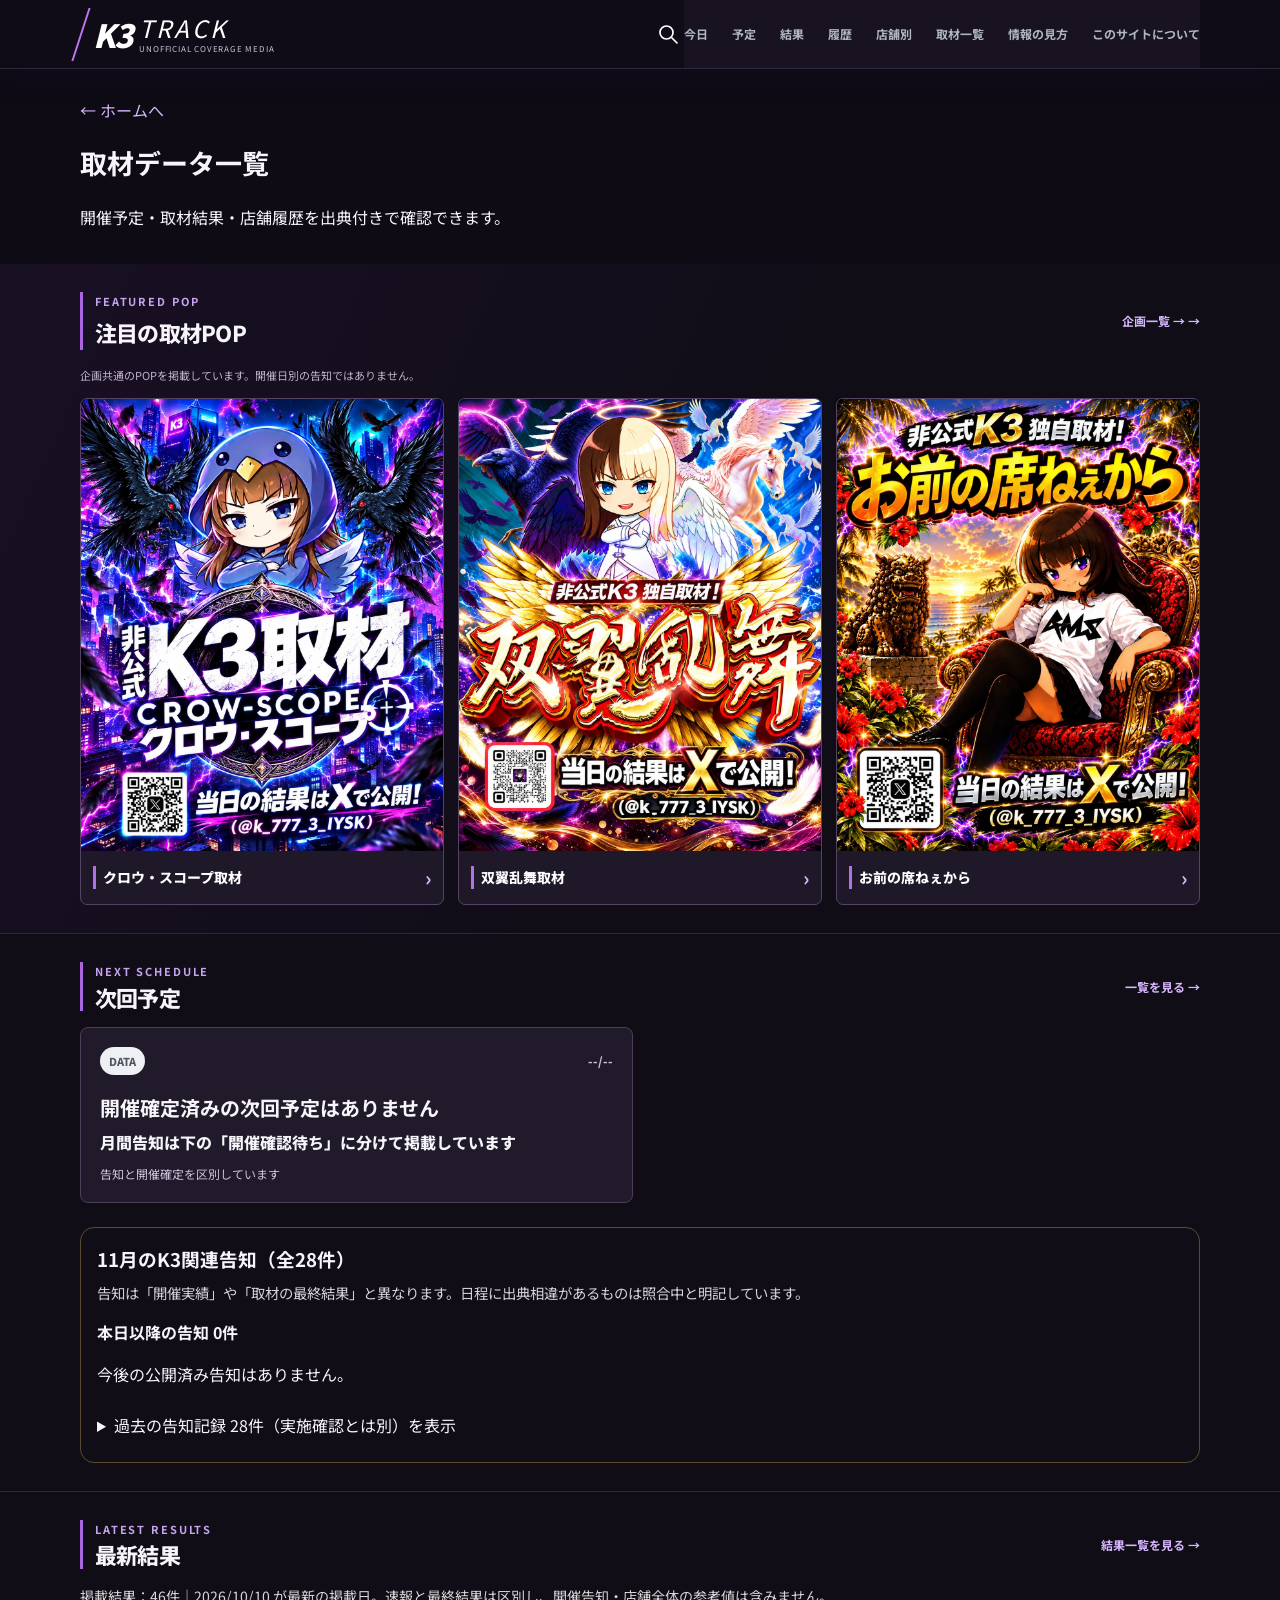
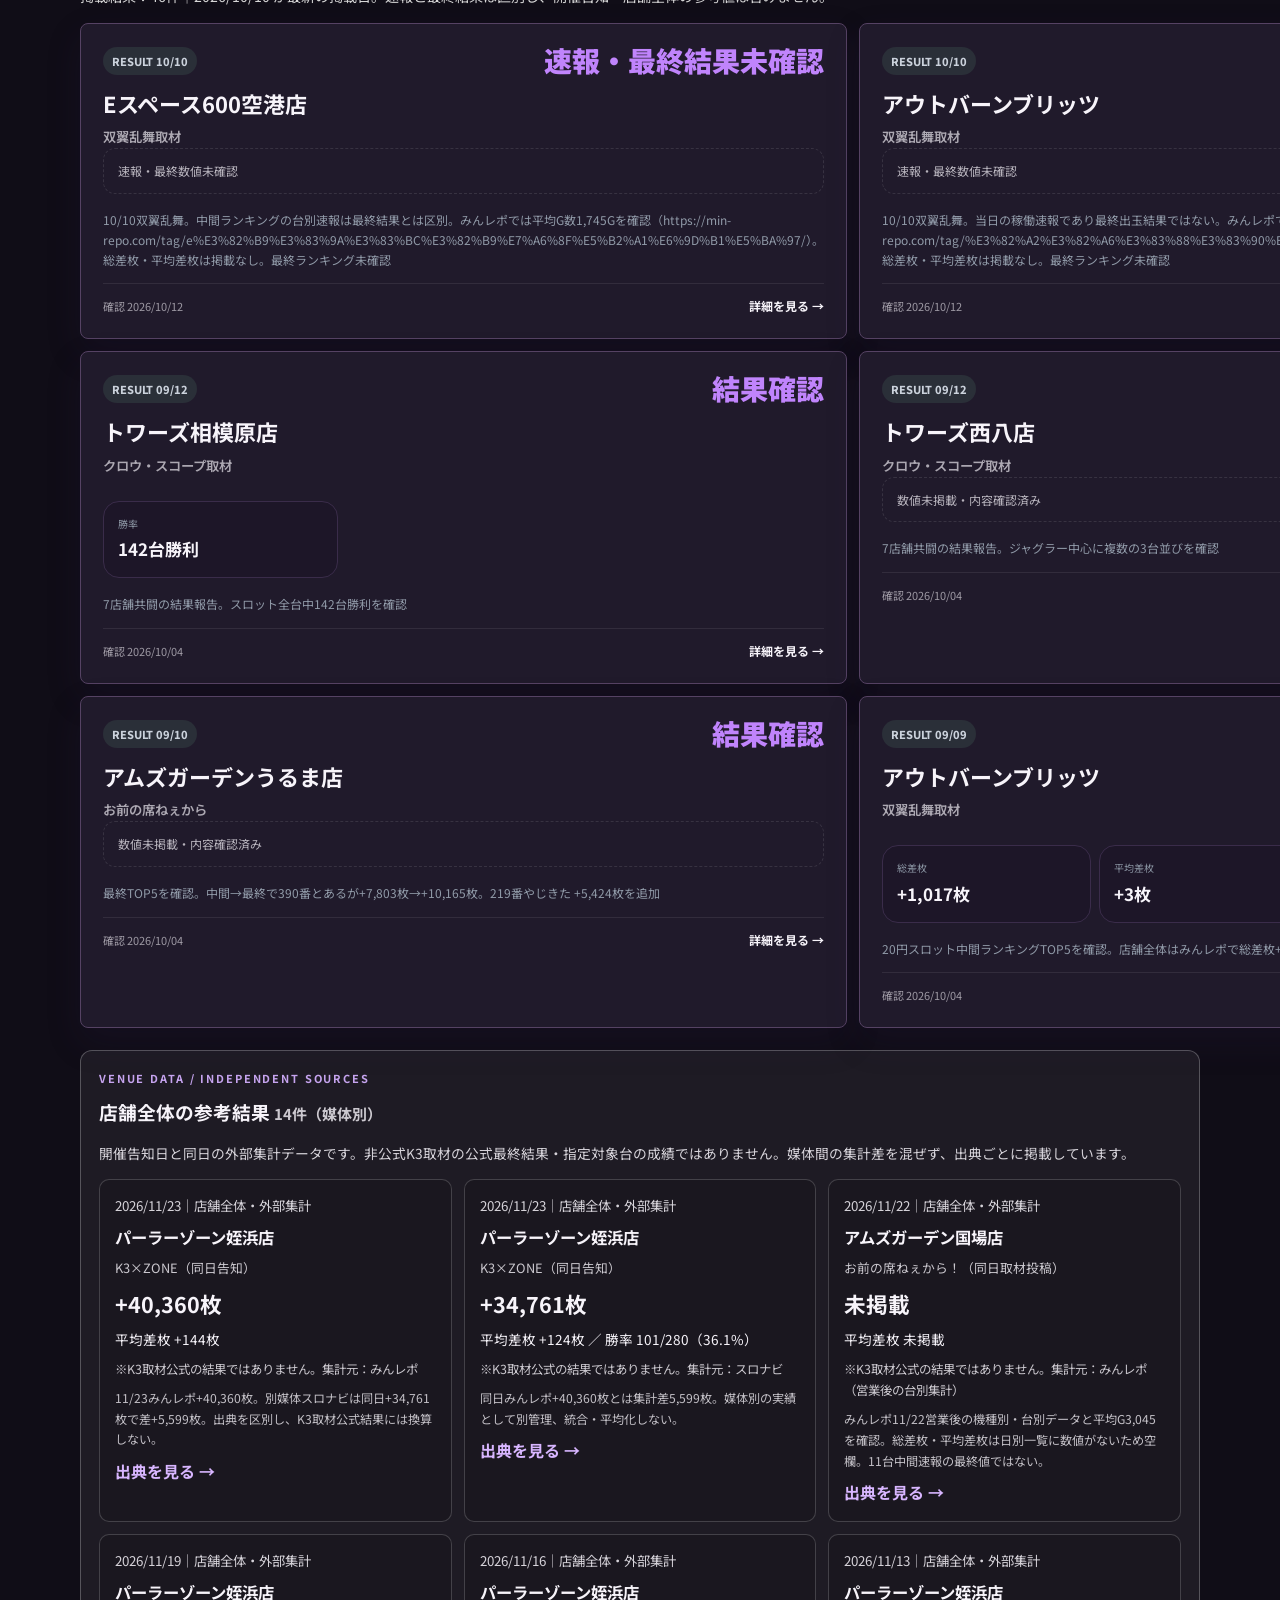
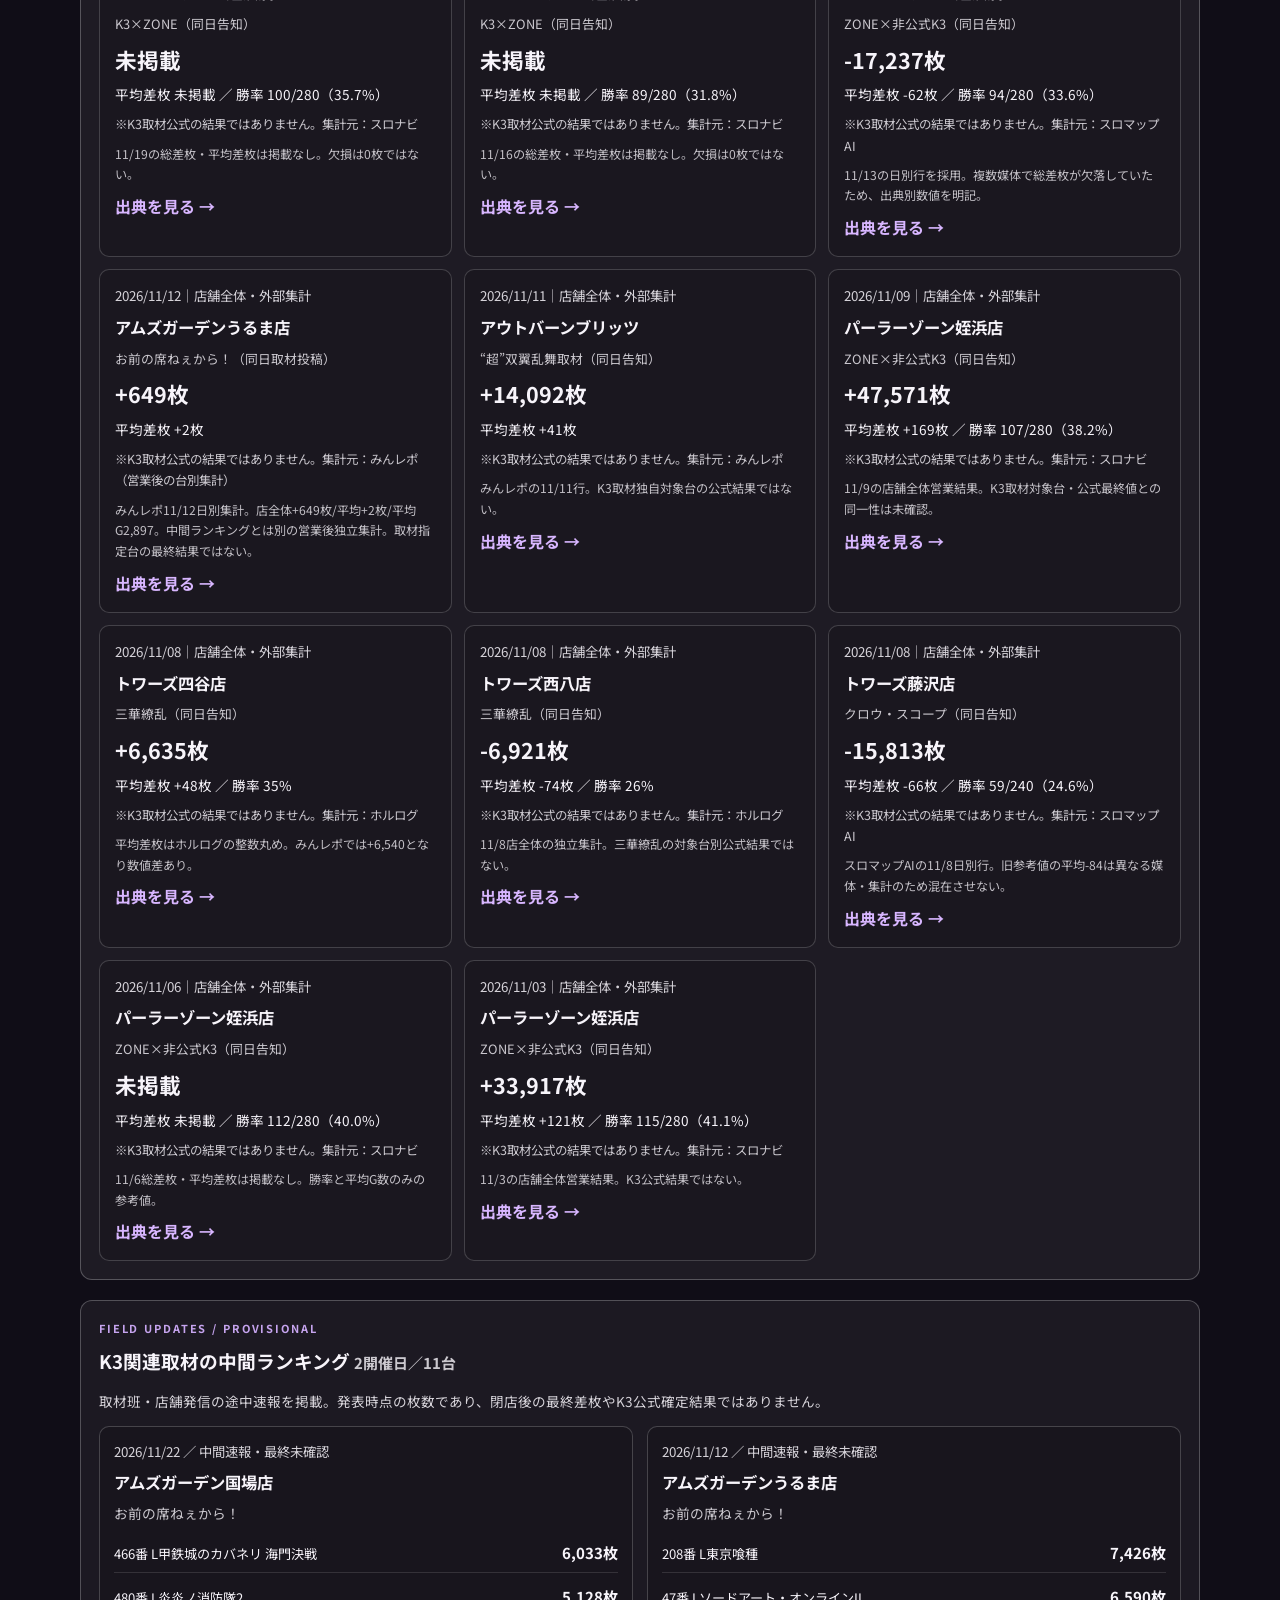
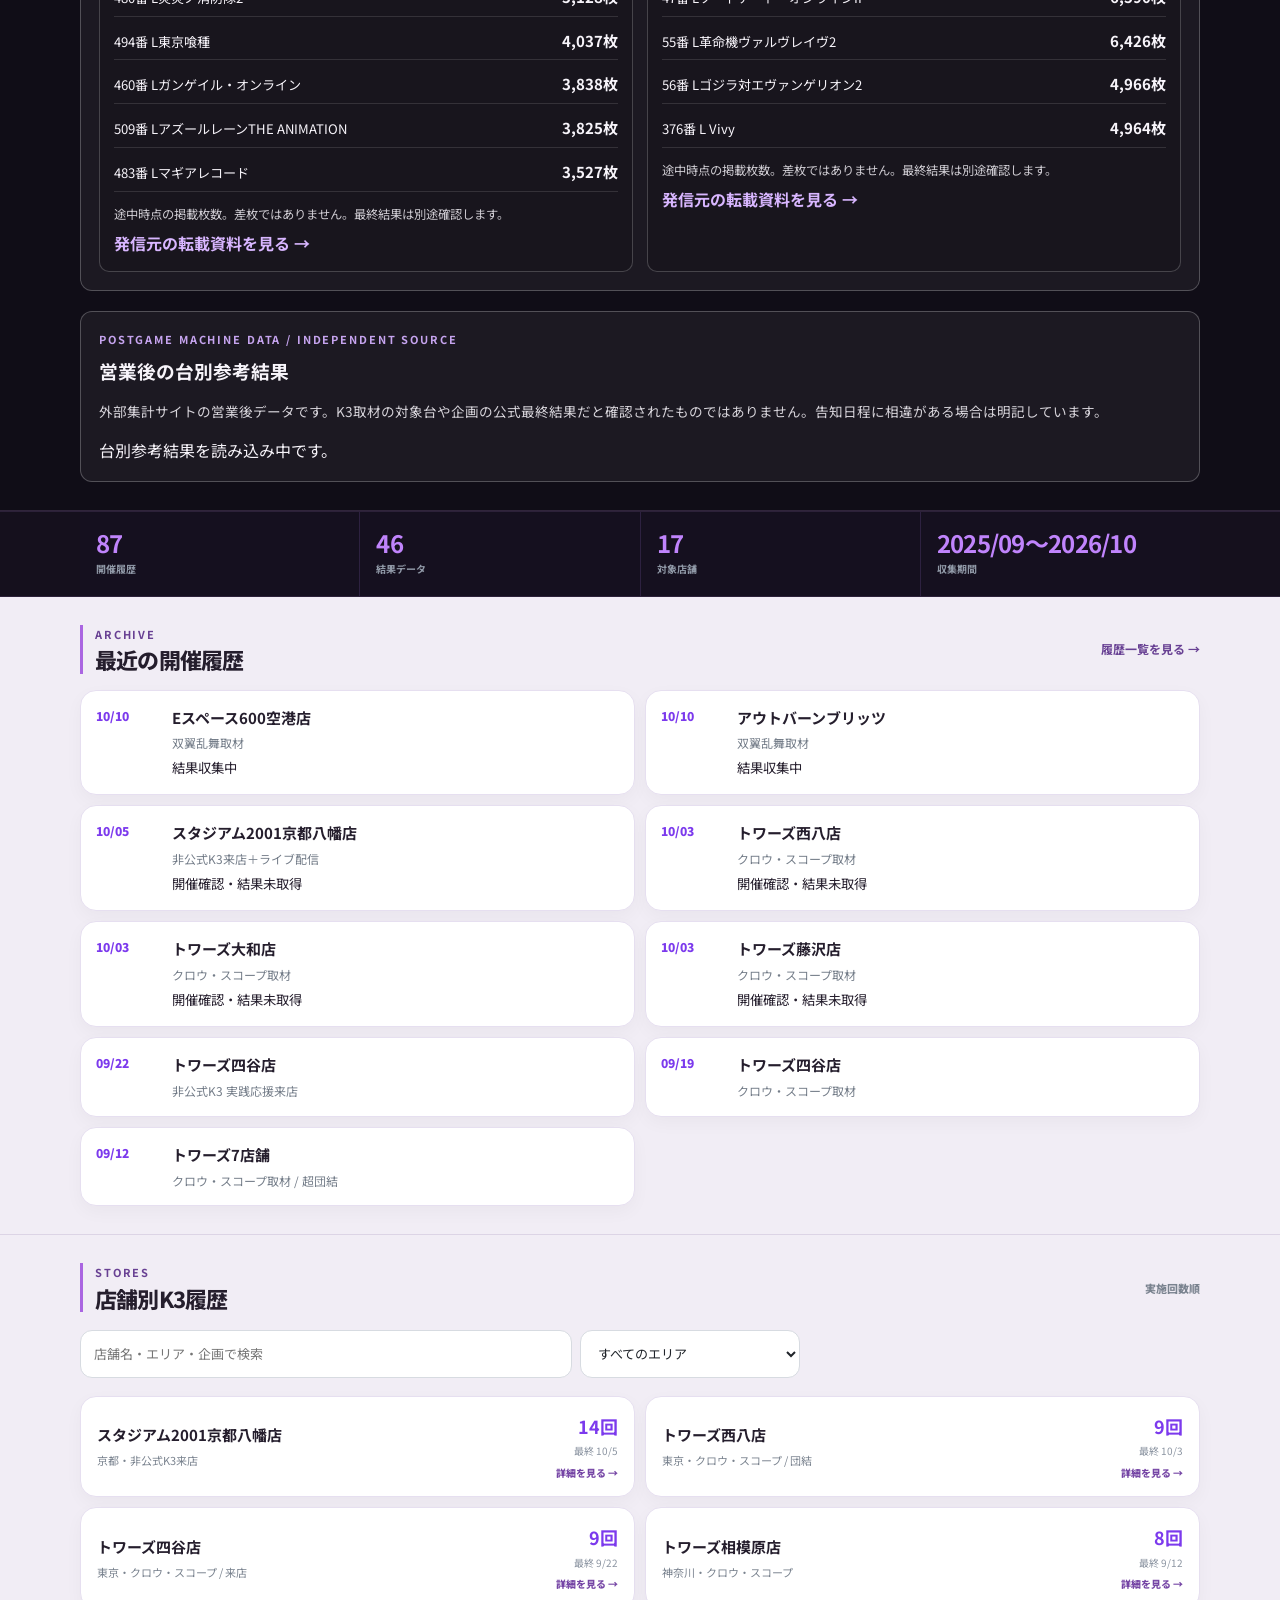
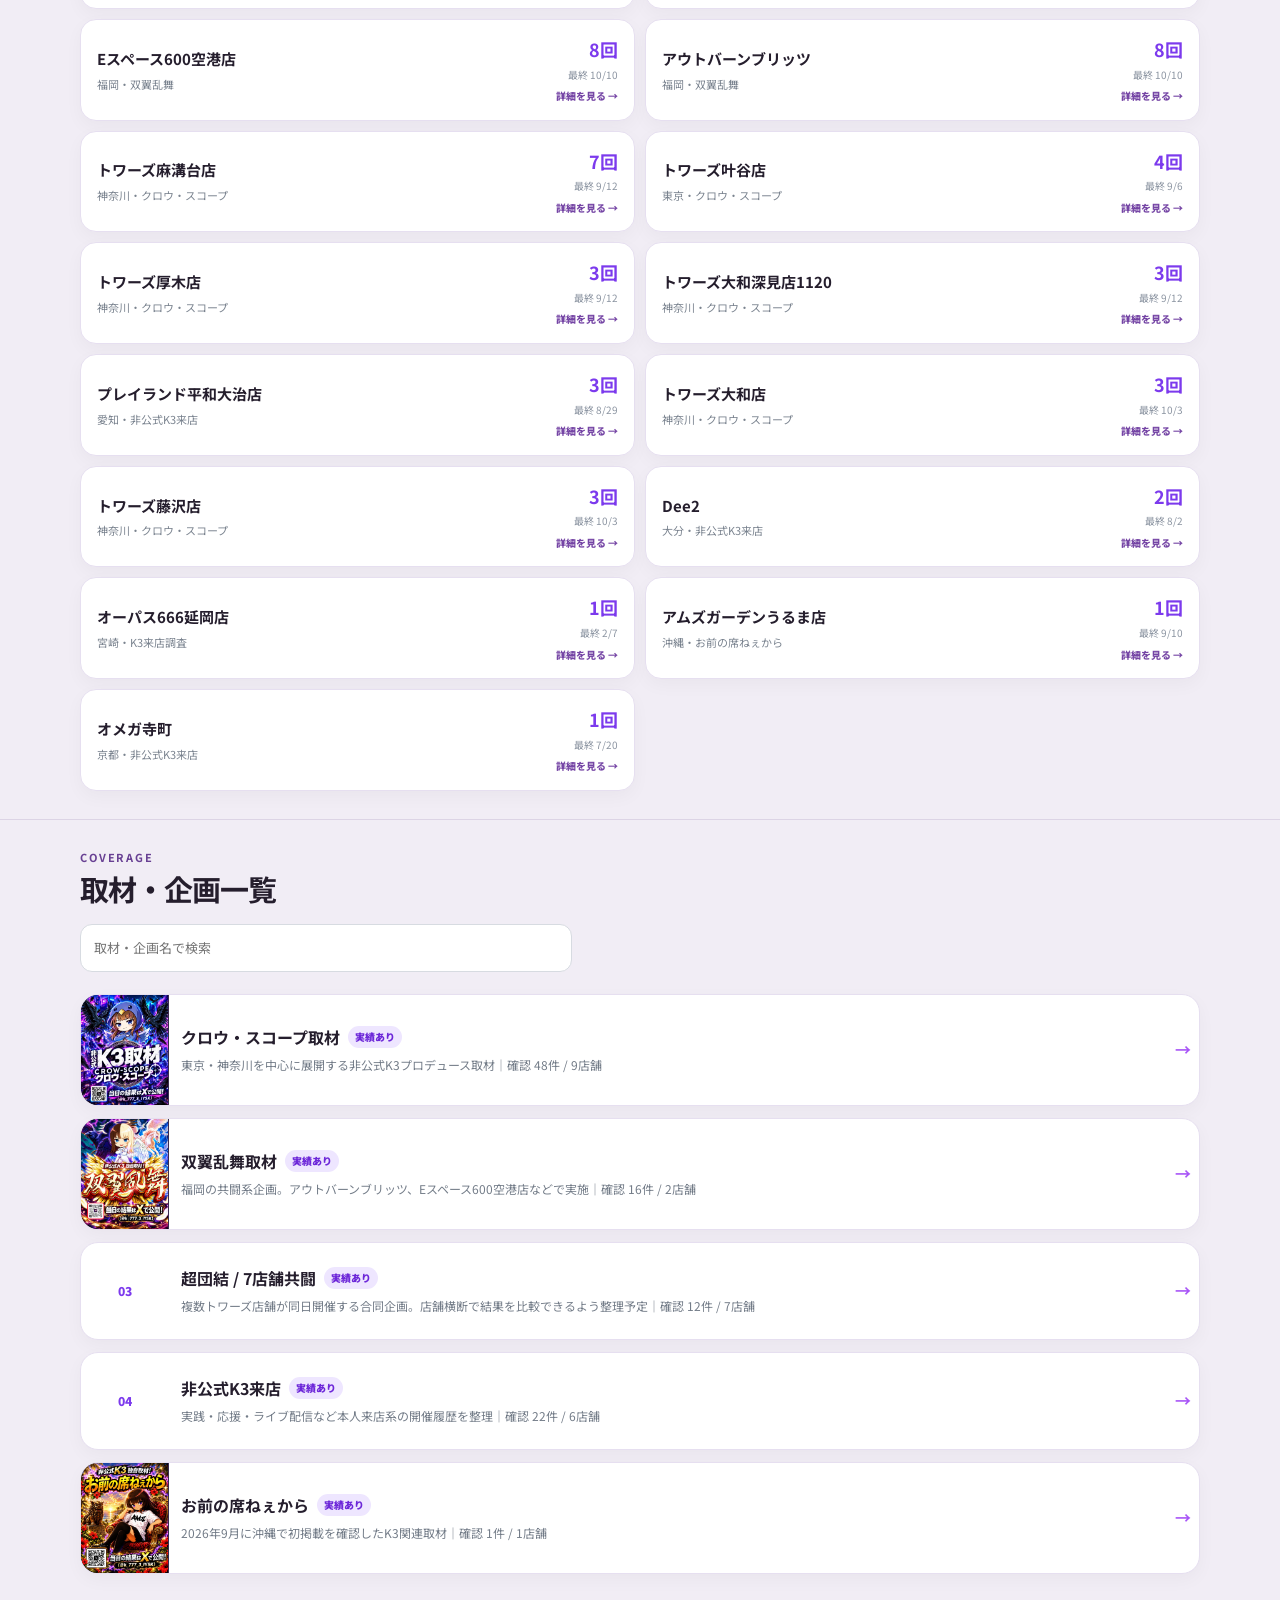
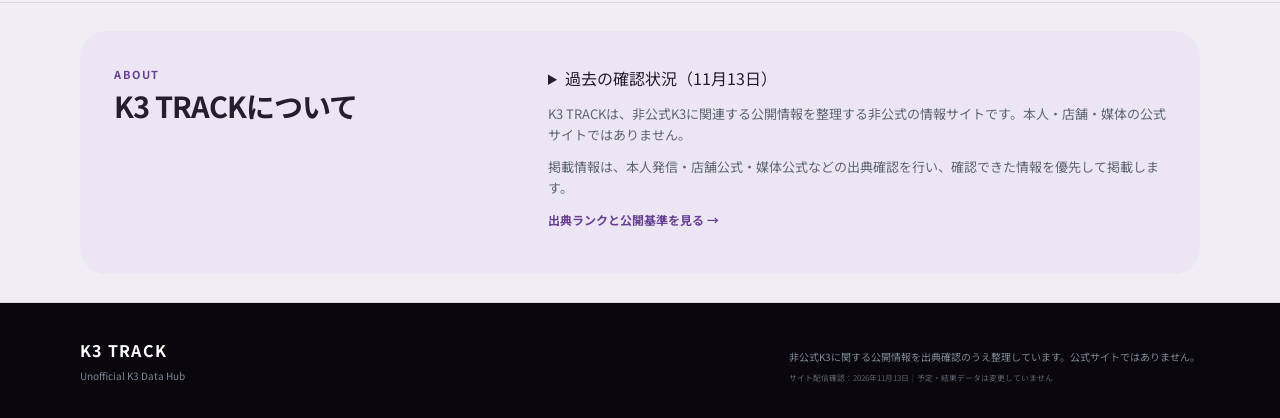
==== browse.html @ 00560102 "ui: add separate postgame machine data section to K3 browse results" ====
<!doctype html>
<html lang="ja">
<head>
  <meta charset="utf-8" />
  <meta name="viewport" content="width=device-width, initial-scale=1, viewport-fit=cover" />
  <meta name="theme-color" content="#0b0912" />
  <meta name="description" content="非公式K3の来店・取材・結果・店舗履歴を、出典付きで見やすく整理する非公式データサイト" />
  <meta property="og:title" content="K3 TRACK｜非公式K3取材まとめ" />
  <meta property="og:description" content="今日・次回予定・結果・店舗別履歴・取材別履歴を、出典付きで見やすく整理。" />
  <meta property="og:type" content="website" />
  <meta property="og:site_name" content="K3 TRACK" />
  <meta property="og:url" content="https://k3-track.occompass-info.workers.dev/" />
  <meta property="og:image" content="https://k3-track.occompass-info.workers.dev/assets/k3-track-og-sakura-final-20261007-v5.jpg?v=20261007-5" />
  <meta property="og:image:secure_url" content="https://k3-track.occompass-info.workers.dev/assets/k3-track-og-sakura-final-20261007-v5.jpg?v=20261007-5" />
  
  
  <meta property="og:image:type" content="image/jpeg" />
  <meta property="og:image:width" content="1200" />
  <meta property="og:image:height" content="630" />
  <meta property="og:image:alt" content="非公式K3｜K3 TRACK" />
  <meta name="twitter:card" content="summary_large_image" />
  <meta name="twitter:title" content="K3 TRACK｜非公式K3取材まとめ" />
  <meta name="twitter:description" content="今日・次回予定・結果・店舗別履歴・取材別履歴を出典付きで整理。" />
  <meta name="twitter:image" content="https://k3-track.occompass-info.workers.dev/assets/k3-track-og-sakura-final-20261007-v5.jpg?v=20261007-5" />
  <link rel="canonical" href="https://k3-track.occompass-info.workers.dev/browse.html">
<title>取材データ一覧｜K3 TRACK</title>
  <link rel="preconnect" href="https://fonts.googleapis.com">
  <link rel="preconnect" href="https://fonts.gstatic.com" crossorigin>
  <link href="https://fonts.googleapis.com/css2?family=Noto+Sans+JP:wght@400;500;600;700;800&display=swap" rel="stylesheet">
  <link rel="stylesheet" href="./styles.css?v=refined-20261126-4" />
</head>
<body class="k3-sport k3-browse">
  <header class="topbar">
    <div class="container topbar__inner">
      <a class="brand" href="./index.html" aria-label="K3 TRACK ホーム">
        <span class="brand__mark">K3</span>
        <span class="brand__text"><strong>TRACK</strong><small>UNOFFICIAL COVERAGE MEDIA</small></span>
      </a>
      <div class="k3-head-actions"><a href="./index.html#finder" aria-label="検索"><svg class="k3-icon" viewBox="0 0 24 24" fill="none" stroke="currentColor" stroke-width="1.7" stroke-linecap="round" stroke-linejoin="round" aria-hidden="true"><circle cx="10.5" cy="10.5" r="6.5"/><path d="m16 16 5 5"/></svg></a><button class="menu-btn" id="menuBtn" aria-expanded="false" aria-controls="mobileNav" aria-label="メニュー"><svg class="k3-icon" viewBox="0 0 24 24" fill="none" stroke="currentColor" stroke-width="1.7" stroke-linecap="round" stroke-linejoin="round" aria-hidden="true"><path d="M3 5h18M3 12h18M3 19h18"/></svg></button></div>
    </div>
    <nav class="mobile-nav" id="mobileNav">
      <a href="./index.html#today">今日</a><a href="#schedule">予定</a><a href="#results">結果</a><a href="#archive">履歴</a><a href="#stores">店舗別</a><a href="#coverage">取材一覧</a><a href="./guide.html">情報の見方</a><a href="#about">このサイトについて</a>
    </nav>
  </header>
  <main id="top" class="k3-browse-main"><div class="container k3-browse-heading"><a href="./index.html">← ホームへ</a><h1>取材データ一覧</h1><p>開催予定・取材結果・店舗履歴を出典付きで確認できます。</p></div>
    <section class="visual-showcase" id="visualShowcase"><div class="container">
      <div class="section-title-row"><div><div class="section-kicker section-kicker--light">FEATURED POP</div><h2>注目の取材POP</h2></div><a class="text-link" href="#coverage">企画一覧 → →</a></div>
      <p class="k3-gallery-note">企画共通のPOPを掲載しています。開催日別の告知ではありません。</p><div class="visual-showcase__grid" id="visualShowcaseGrid"></div>
    </div></section>
    <section class="section" id="schedule"><div class="container">
      <div class="section-title-row"><div><div class="section-kicker">NEXT SCHEDULE</div><h2>次回予定</h2></div><a class="text-link" href="./schedule.html">一覧を見る →</a></div>
      <div class="card-grid" id="scheduleList">
        <article class="event-card"><div class="event-card__meta"><span class="chip">DATA</span><time>--/--</time></div><h3>次回予定</h3><p class="event-name">確認済みの次回予定を表示します</p><p class="event-note">出典確認済みの情報を掲載します</p></article>
      </div>
    </div></section>

    <section class="section section--dark" id="results"><div class="container">
      <div class="section-title-row"><div><div class="section-kicker section-kicker--light">LATEST RESULTS</div><h2>最新結果</h2></div><a class="text-link text-link--light" href="./results.html">結果一覧を見る →</a></div>
      <p id="officialResultFreshness" style="margin:0 0 14px;font-size:.88rem;line-height:1.7;color:#d7d7d7">公式結果の公開状況を読み込み中です。</p>
      <div class="result-list" id="resultList"><div class="result-card">
        <div class="result-card__top"><div><span class="chip chip--light">RESULT</span><h3>最新結果</h3></div><div class="score">—</div></div>
        <div class="metrics"><div><small>平均差枚</small><strong>—</strong></div><div><small>勝率</small><strong>—</strong></div><div><small>対象台数</small><strong>—</strong></div></div>
        <p class="result-card__note">確認済みの結果がある場合のみ、店舗別・企画別の履歴へつなげて表示します。</p>
      </div></div>
      <section id="venueResultsBlock" aria-label="店舗全体の参考結果" style="margin-top:22px;padding:18px;border:1px solid rgba(255,255,255,.25);border-radius:12px;background:rgba(255,255,255,.06);line-height:1.7">
        <div class="section-kicker section-kicker--light">VENUE DATA / INDEPENDENT SOURCES</div>
        <h3 style="margin:8px 0 10px">店舗全体の参考結果 <span id="venueResultsCount" style="font-size:.8em;opacity:.8"></span></h3>
        <p style="font-size:.86rem;opacity:.85;margin-bottom:14px">開催告知日と同日の外部集計データです。非公式K3取材の公式最終結果・指定対象台の成績ではありません。媒体間の集計差を混ぜず、出典ごとに掲載しています。</p>
        <div id="venueResultsList" style="display:grid;grid-template-columns:repeat(auto-fit,minmax(min(100%,285px),1fr));gap:12px">参考結果を読み込み中です。</div>
      </section>
      <section id="fieldReportsBlock" aria-label="店舗・取材班の中間ランキング" style="margin-top:20px;padding:18px;border:1px solid rgba(255,255,255,.24);border-radius:12px;background:rgba(255,255,255,.05)">
        <div class="section-kicker section-kicker--light">FIELD UPDATES / PROVISIONAL</div>
        <h3 style="margin:8px 0 10px">K3関連取材の中間ランキング <span id="fieldReportsCount" style="font-size:.8em;opacity:.8"></span></h3>
        <p style="font-size:.85rem;opacity:.85;margin-bottom:14px">取材班・店舗発信の途中速報を掲載。発表時点の枚数であり、閉店後の最終差枚やK3公式確定結果ではありません。</p>
        <div id="fieldReportsList" style="display:grid;grid-template-columns:repeat(auto-fit,minmax(min(100%,290px),1fr));gap:14px">途中速報を読み込み中です。</div>
      </section>
      <section id="machineResultsBlock" aria-label="営業後の台別参考結果" style="margin-top:20px;padding:18px;border:1px solid rgba(255,255,255,.24);border-radius:12px;background:rgba(255,255,255,.05)">
        <div class="section-kicker section-kicker--light">POSTGAME MACHINE DATA / INDEPENDENT SOURCE</div>
        <h3 style="margin:8px 0 10px">営業後の台別参考結果 <span id="machineResultsCount" style="font-size:.8em;opacity:.8"></span></h3>
        <p style="font-size:.85rem;opacity:.85;margin-bottom:14px">外部集計サイトの営業後データです。K3取材の対象台や企画の公式最終結果だと確認されたものではありません。告知日程に相違がある場合は明記しています。</p>
        <div id="machineResultsList" style="display:grid;grid-template-columns:repeat(auto-fit,minmax(min(100%,285px),1fr));gap:12px">台別参考結果を読み込み中です。</div>
      </section>
    </div></section>

    <section class="stats-strip">
      <div class="container stats-grid" id="statsGrid">
        <div><strong>--</strong><span>登録履歴</span></div>
        <div><strong>--</strong><span>対象店舗</span></div>
        <div><strong>--</strong><span>企画種別</span></div>
        <div><strong>--</strong><span>収集期間</span></div>
      </div>
    </section>

    <section class="section" id="archive"><div class="container">
      <div class="section-title-row"><div><div class="section-kicker">ARCHIVE</div><h2>最近の開催履歴</h2></div><a class="text-link" href="./schedule.html">履歴一覧を見る →</a></div>
      <div class="archive-list" id="archiveList"></div>
    </div></section>

    <section class="section section--stores" id="stores"><div class="container">
      <div class="section-title-row"><div><div class="section-kicker">STORES</div><h2>店舗別K3履歴</h2></div><span class="store-note">実施回数順</span></div>
      <div class="filter-bar">
        <input id="storeSearch" class="filter-input" type="search" placeholder="店舗名・エリア・企画で検索" autocomplete="off" />
        <select id="storeArea" class="filter-select"><option value="">すべてのエリア</option></select>
      </div>
      <div class="store-list" id="storeList"></div>
    </div></section>

    <section class="section" id="coverage"><div class="container">
      <div class="section-kicker">COVERAGE</div><h2>取材・企画一覧</h2>
      <div class="filter-bar">
        <input id="coverageSearch" class="filter-input" type="search" placeholder="取材・企画名で検索" autocomplete="off" />
      </div>
      <div class="coverage-list" id="coverageList">
        <article><span>01</span><div><h3>クロウ・スコープ取材</h3><p>確認済みの開催履歴と結果を表示します。</p></div></article>
        <article><span>02</span><div><h3>双翼乱舞取材</h3><p>確認済みの開催店舗・履歴を表示します。</p></div></article>
        <article><span>03</span><div><h3>非公式K3来店</h3><p>公開可能な確認済み情報のみ掲載します。</p></div></article>
      </div>
    </div></section>

    <section class="section section--about" id="about"><div class="container about-box">
      <div><div class="section-kicker">ABOUT</div><h2>K3 TRACKについて</h2></div>
      <div class="about-copy"><details class="k3-past-notice"><summary>過去の確認状況（11月13日）</summary><div id="k3-home-update-20261113" role="status" style="margin:16px 0;padding:14px 16px;border:1px solid rgba(245,201,115,.65);border-radius:12px;background:rgba(245,201,115,.10);line-height:1.75">
          <strong style="display:block;color:#f5d08a;font-size:0.95rem">最新の確認状況｜2026年11月13日</strong>
          <span style="display:block;margin-top:4px;font-size:0.90rem">11月14日（土）トワーズ四谷店の「クロウ・スコープ取材」は、K会長の11月告知に掲載されています。店舗・取材公式による最新の開催情報は照合中です。開催済み・確定結果を意味しません。</span>
          <a href="https://note.com/supervisor__k/n/n8ad9e50973d2" target="_blank" rel="noopener noreferrer" style="display:inline-block;margin-top:6px;text-decoration:underline;color:#f5d08a;font-size:0.86rem">11月の告知元を確認</a>
        </div></details><p>K3 TRACKは、非公式K3に関連する公開情報を整理する非公式の情報サイトです。本人・店舗・媒体の公式サイトではありません。</p><p>掲載情報は、本人発信・店舗公式・媒体公式などの出典確認を行い、確認できた情報を優先して掲載します。</p><p><a class="text-link" href="./guide.html">出典ランクと公開基準を見る →</a></p></div>
    </div></section>
  </main>
  <nav class="bottom-nav" aria-label="クイックナビ"><a href="./index.html"><svg class="k3-icon" viewBox="0 0 24 24" fill="none" stroke="currentColor" stroke-width="1.7" stroke-linecap="round" stroke-linejoin="round" aria-hidden="true"><path d="M3 10 12 3l9 7v10h-6v-6H9v6H3z"/></svg><span>ホーム</span></a><a href="#schedule"><svg class="k3-icon" viewBox="0 0 24 24" fill="none" stroke="currentColor" stroke-width="1.7" stroke-linecap="round" stroke-linejoin="round" aria-hidden="true"><rect x="3" y="5" width="18" height="16" rx="2"/><path d="M7 2v6M17 2v6M3 10h18M7 14h2m3 0h2m3 0h2M7 17h2m3 0h2"/></svg><span>予定</span></a><a href="#results"><svg class="k3-icon" viewBox="0 0 24 24" fill="none" stroke="currentColor" stroke-width="1.7" stroke-linecap="round" stroke-linejoin="round" aria-hidden="true"><path d="M3 21h18M5 18v-5h3v5zM11 18V8h3v10zM17 18V3h3v15z"/></svg><span>結果</span></a><a href="#stores"><svg class="k3-icon" viewBox="0 0 24 24" fill="none" stroke="currentColor" stroke-width="1.7" stroke-linecap="round" stroke-linejoin="round" aria-hidden="true"><path d="M3 10h18l-2-7H5zM5 10v11h14V10M9 21v-7h6v7M2 10l2 3 4-3 4 3 4-3 4 3 2-3"/></svg><span>店舗</span></a><a href="#visualShowcase"><svg class="k3-icon" viewBox="0 0 24 24" fill="none" stroke="currentColor" stroke-width="1.7" stroke-linecap="round" stroke-linejoin="round" aria-hidden="true"><path d="m12 3 10 6-10 6L2 9zM2 13l10 6 10-6M2 17l10 6 10-6"/></svg><span>POP</span></a></nav>
  <footer class="footer"><div class="container footer__inner"><div><strong>K3 TRACK</strong><p>Unofficial K3 Data Hub</p></div><p>非公式K3に関する公開情報を出典確認のうえ整理しています。公式サイトではありません。<span id="k3-sync-verification-20261113" style="display:block;margin-top:6px;font-size:0.78em;opacity:0.72">サイト配信確認：2026年11月13日｜予定・結果データは変更していません</span></p></div></footer>
  <dialog class="k3-pop-dialog" id="k3PopDialog" aria-labelledby="k3PopTitle">
    <div class="k3-pop-dialog-head"><strong id="k3PopTitle">取材POP</strong><button type="button" id="k3PopClose" aria-label="POPを閉じる">×</button></div>
    <div class="k3-pop-dialog-image"><img id="k3PopImage" alt=""></div>
    <p>企画共通POP｜開催日別の告知ではありません。</p>
    <a id="k3PopDetail" href="./browse.html#coverage">企画詳細を見る →</a>
  </dialog>
  <script src="./app.js?v=refined-20261126-4"></script>
</body>
</html>
---- styles.css ----
:root{--bg:#0f1115;--surface:#171a20;--text:#f5f7fb;--muted:#9aa3b2;--paper:#f4f5f7;--ink:#14171c;--accent:#f3c744;--max:1120px;--radius:20px}*{box-sizing:border-box}html{scroll-behavior:smooth}body{margin:0;font-family:"Noto Sans JP",system-ui,-apple-system,BlinkMacSystemFont,"Segoe UI",sans-serif;color:var(--ink);background:var(--paper);line-height:1.65}a{color:inherit;text-decoration:none}.container{width:min(calc(100% - 32px),var(--max));margin-inline:auto}.topbar{position:sticky;top:0;z-index:20;background:rgba(15,17,21,.92);backdrop-filter:blur(14px);border-bottom:1px solid rgba(255,255,255,.07)}.topbar__inner{height:68px;display:flex;align-items:center;justify-content:space-between}.brand{display:flex;align-items:center;gap:12px;color:#fff}.brand__mark{display:grid;place-items:center;width:42px;height:42px;border-radius:12px;background:var(--accent);color:#121212;font-weight:900;letter-spacing:-1px}.brand__text{display:flex;flex-direction:column;line-height:1.05}.brand__text strong{font-size:16px;letter-spacing:.11em}.brand__text small{margin-top:5px;font-size:9px;color:#98a1af;letter-spacing:.17em}.menu-btn{border:1px solid #353a44;background:#181b21;color:#fff;border-radius:10px;padding:9px 12px;font-weight:800;font-size:11px;letter-spacing:.08em}.mobile-nav{display:none;background:#121419;border-top:1px solid #242831;padding:6px 16px 16px}.mobile-nav.is-open{display:grid}.mobile-nav a{color:#dce1e8;padding:12px 4px;border-bottom:1px solid #252a33;font-size:14px}.hero{background:radial-gradient(circle at 80% 10%,rgba(243,199,68,.16),transparent 34%),linear-gradient(180deg,#0f1115 0%,#14171d 100%);color:#fff;padding:72px 0 64px}.eyebrow,.section-kicker{color:#8d96a3;font-size:11px;font-weight:800;letter-spacing:.18em;text-transform:uppercase}.hero h1{margin:15px 0 18px;font-size:clamp(42px,12vw,82px);line-height:.98;letter-spacing:-.055em}.hero h1 span{color:var(--accent)}.hero__lead{max-width:630px;color:#b5bdc9;font-size:15px;margin:0 0 22px}.hero__badges{display:flex;flex-wrap:wrap;gap:8px}.hero__badges span,.chip,.date-pill,.status{border-radius:999px;padding:7px 11px;font-size:11px;font-weight:800}.hero__badges span{border:1px solid #303641;color:#d4dae3}.section{padding:58px 0}.section--tight{padding-top:36px}.section-title-row{display:flex;align-items:end;justify-content:space-between;gap:18px;margin-bottom:20px}.section h2{margin:4px 0 0;font-size:29px;line-height:1.25;letter-spacing:-.035em}.date-pill{background:#171a20;color:#fff}.text-link{font-size:12px;font-weight:800;color:#646d79}.today-card{display:grid;grid-template-columns:auto 1fr auto;gap:18px;align-items:center;background:#fff;border:1px solid #e1e4e9;border-radius:var(--radius);padding:20px;box-shadow:0 10px 30px rgba(20,23,28,.06)}.today-card__date{width:58px;height:58px;border-radius:16px;background:var(--accent);display:grid;place-items:center;font-size:10px;font-weight:900}.today-card h3{margin:0 0 4px;font-size:17px}.today-card p{margin:0;color:#707986;font-size:13px}.status{background:#edf0f4;color:#656e7a}.card-grid{display:grid;grid-template-columns:1fr;gap:14px}.event-card{background:#fff;border:1px solid #e0e3e8;border-radius:var(--radius);padding:19px;box-shadow:0 10px 26px rgba(20,23,28,.04)}.event-card__meta{display:flex;justify-content:space-between;align-items:center;margin-bottom:16px}.event-card time{font-size:12px;font-weight:800;color:#737c88}.chip{display:inline-block;background:#eef0f3;color:#4e5661;padding:5px 9px}.chip--accent{background:#fff1b8;color:#6e5600}.event-card h3{margin:0 0 5px;font-size:20px}.event-name{margin:0 0 8px;font-weight:800}.event-note{margin:0;color:#7a838f;font-size:12px}.section--dark{background:var(--bg);color:#fff}.section-kicker--light{color:#7f8997}.result-card{border:1px solid #2b3039;border-radius:24px;padding:22px;background:linear-gradient(180deg,#181b21,#13161b)}.result-card__top{display:flex;align-items:flex-start;justify-content:space-between;gap:20px}.result-card h3{font-size:22px;margin:10px 0 0}.chip--light{background:#2a2f38;color:#cbd2dc}.score{font-size:42px;font-weight:900;color:var(--accent)}.metrics{display:grid;grid-template-columns:repeat(3,1fr);gap:8px;margin-top:24px}.metrics div{background:#1d2128;border:1px solid #2b3039;border-radius:16px;padding:14px}.metrics small{display:block;color:#8993a1;font-size:10px}.metrics strong{display:block;margin-top:3px;font-size:17px}.result-card__note{color:#909aa8;font-size:12px;margin:16px 0 0}.coverage-list{margin-top:22px;display:grid;gap:10px}.coverage-list article{display:grid;grid-template-columns:52px 1fr;align-items:center;background:#fff;border:1px solid #e1e4e8;border-radius:18px;padding:16px}.coverage-list article>span{font-weight:900;color:#aa8a19;font-size:12px}.coverage-list h3{margin:0 0 3px;font-size:16px}.coverage-list p{margin:0;color:#737c88;font-size:12px}.section--about{padding-top:18px}.about-box{background:#e9ecf0;border-radius:26px;padding:24px;display:grid;gap:22px}.about-copy p{margin:0 0 10px;color:#5e6671;font-size:13px}.footer{background:#0d0f13;color:#fff;padding:34px 0 calc(34px + env(safe-area-inset-bottom))}.footer__inner{display:flex;justify-content:space-between;gap:22px;align-items:end}.footer strong{letter-spacing:.08em}.footer p{margin:4px 0 0;color:#7d8795;font-size:10px}@media(min-width:720px){.menu-btn{display:none}.mobile-nav{display:flex!important;position:absolute;right:max(16px,calc((100vw - var(--max))/2));top:0;height:68px;align-items:center;gap:24px;background:transparent;border:0;padding:0}.mobile-nav a{border:0;padding:0;color:#aeb6c1;font-size:12px;font-weight:700}.topbar__inner{padding-right:460px}.hero{padding:94px 0 88px}.card-grid{grid-template-columns:repeat(2,1fr)}.about-box{grid-template-columns:.8fr 1.2fr;padding:34px}}@media(max-width:560px){.today-card{grid-template-columns:auto 1fr}.today-card .status{grid-column:2;justify-self:start}.metrics{grid-template-columns:1fr}.footer__inner{display:block}.footer__inner>p{margin-top:18px}}.stats-strip{background:#171a20;color:#fff;border-top:1px solid #242831;border-bottom:1px solid #242831}.stats-grid{display:grid;grid-template-columns:repeat(2,1fr);gap:1px;background:#2a2f38}.stats-grid>div{background:#171a20;padding:18px 16px}.stats-grid strong{display:block;font-size:24px;line-height:1.1;color:var(--accent);letter-spacing:-.03em}.stats-grid span{display:block;margin-top:5px;font-size:10px;color:#9099a7;font-weight:700}.archive-list{display:grid;gap:10px}.archive-item{display:grid;grid-template-columns:62px 1fr;gap:14px;align-items:start;background:#fff;border:1px solid #e1e4e8;border-radius:16px;padding:15px}.archive-item time{font-size:12px;font-weight:900;color:#a47f00}.archive-item h3{margin:0 0 3px;font-size:15px}.archive-item p{margin:0;color:#737c88;font-size:12px}@media(min-width:720px){.stats-grid{grid-template-columns:repeat(4,1fr)}.archive-list{grid-template-columns:repeat(2,1fr)}}.section--stores{background:#eef0f3}.store-note{font-size:11px;color:#7a838f;font-weight:800}.store-list{display:grid;gap:10px}.store-row{display:flex;justify-content:space-between;gap:18px;align-items:center;background:#fff;border:1px solid #dde1e6;border-radius:16px;padding:15px 16px}.store-row h3{margin:0 0 3px;font-size:15px}.store-row p{margin:0;color:#7a838f;font-size:11px}.store-meta{text-align:right;flex:0 0 auto}.store-meta strong{display:block;font-size:18px;color:#9a7900}.store-meta small{display:block;color:#8b94a1;font-size:10px;margin-top:2px}@media(min-width:720px){.store-list{grid-template-columns:repeat(2,1fr)}}.store-row{color:inherit;text-decoration:none}.store-row:active{transform:translateY(1px)}.store-detail-hero{background:linear-gradient(180deg,#0f1115,#171a20);color:#fff;padding:44px 0 34px}.store-detail-hero .back-link{display:inline-block;color:#b7c0cc;font-size:12px;font-weight:800;margin-bottom:18px}.store-detail-hero h1{margin:6px 0 8px;font-size:32px;line-height:1.25;letter-spacing:-.035em}.store-detail-hero p{margin:0;color:#a9b2bf;font-size:13px}.store-summary{display:grid;grid-template-columns:repeat(3,1fr);gap:8px;margin-top:22px}.store-summary div{background:#1f232a;border:1px solid #2d323b;border-radius:14px;padding:12px}.store-summary small{display:block;color:#8f99a7;font-size:9px}.store-summary strong{display:block;margin-top:3px;font-size:15px}.history-timeline{display:grid;gap:10px}.history-card{background:#fff;border:1px solid #e1e4e8;border-radius:16px;padding:16px}.history-card__top{display:flex;align-items:center;justify-content:space-between;gap:12px}.history-card time{font-weight:900;color:#9b7900;font-size:12px}.history-card h3{margin:8px 0 4px;font-size:16px}.history-card p{margin:0;color:#737c88;font-size:12px}.history-card .source-link{display:inline-block;margin-top:10px;font-size:11px;font-weight:800;color:#796000}.empty-detail{background:#fff;border:1px solid #e1e4e8;border-radius:16px;padding:20px;color:#6f7884}.detail-footer-link{display:inline-block;margin-top:22px;font-size:12px;font-weight:800;color:#5f6874}.coverage-link{display:block;color:inherit;text-decoration:none}.coverage-link article{grid-template-columns:52px 1fr auto}.coverage-link b{font-size:18px;color:#b08a14}.coverage-detail-hero{background:linear-gradient(180deg,#0f1115,#171a20);color:#fff;padding:44px 0 34px}.coverage-detail-hero .back-link{display:inline-block;color:#b7c0cc;font-size:12px;font-weight:800;margin-bottom:18px}.coverage-detail-hero h1{margin:6px 0 8px;font-size:32px;line-height:1.25;letter-spacing:-.035em}.coverage-detail-hero p{margin:0;color:#a9b2bf;font-size:13px}.coverage-summary{display:grid;grid-template-columns:repeat(3,1fr);gap:8px;margin-top:22px}.coverage-summary div{background:#1f232a;border:1px solid #2d323b;border-radius:14px;padding:12px}.coverage-summary small{display:block;color:#8f99a7;font-size:9px}.coverage-summary strong{display:block;margin-top:3px;font-size:15px}.coverage-store-grid{display:grid;gap:9px;margin-top:18px}.coverage-store{display:flex;justify-content:space-between;gap:12px;background:#fff;border:1px solid #e1e4e8;border-radius:14px;padding:13px 14px}.coverage-store strong{font-size:14px}.coverage-store span{font-size:12px;font-weight:800;color:#9a7900}.coverage-results{display:grid;gap:10px}.coverage-result-card{background:#171a20;color:#fff;border:1px solid #2b3039;border-radius:16px;padding:16px}.coverage-result-card h3{margin:8px 0 4px;font-size:16px}.coverage-result-card p{margin:0;color:#9aa4b1;font-size:12px}.coverage-result-card .source-link{color:#f3c744}.coverage-history{display:grid;gap:10px}.coverage-history-item{background:#fff;border:1px solid #e1e4e8;border-radius:15px;padding:14px}.coverage-history-item__top{display:flex;justify-content:space-between;gap:10px}.coverage-history-item time{font-weight:900;color:#9b7900;font-size:12px}.coverage-history-item h3{margin:7px 0 3px;font-size:15px}.coverage-history-item p{margin:0;color:#727b87;font-size:11px}@media(min-width:720px){.coverage-store-grid{grid-template-columns:repeat(2,1fr)}.coverage-history{grid-template-columns:repeat(2,1fr)}}.result-card--link{display:block;color:inherit;text-decoration:none}.result-card--link:active{transform:translateY(1px)}.result-detail-cta{display:inline-block;margin-top:14px;color:var(--accent);font-size:11px;font-weight:800}.result-detail-hero{background:linear-gradient(180deg,#0f1115,#171a20);color:#fff;padding:42px 0 32px}.result-detail-hero .back-link{display:inline-block;color:#b7c0cc;font-size:12px;font-weight:800;margin-bottom:16px}.result-detail-hero h1{margin:6px 0 8px;font-size:30px;line-height:1.25;letter-spacing:-.035em}.result-detail-hero p{margin:0;color:#a9b2bf;font-size:13px}.result-facts{display:grid;grid-template-columns:repeat(2,1fr);gap:8px;margin-top:20px}.result-facts div{background:#1f232a;border:1px solid #2d323b;border-radius:14px;padding:12px}.result-facts small{display:block;color:#8f99a7;font-size:9px}.result-facts strong{display:block;margin-top:3px;font-size:14px}.fact-note{background:#fff;border:1px solid #e1e4e8;border-radius:16px;padding:18px;margin-top:16px}.fact-note h3{margin:0 0 8px;font-size:15px}.fact-note p{margin:0;color:#66707c;font-size:13px}.machine-list{display:grid;gap:10px}.machine-card{background:#fff;border:1px solid #e1e4e8;border-radius:15px;padding:14px}.machine-card strong{display:block;font-size:14px}.machine-card span{display:block;margin-top:4px;color:#6e7783;font-size:12px}.source-box{background:#eef0f3;border-radius:16px;padding:16px}.source-box p{margin:0 0 8px;font-size:12px;color:#5f6874}.source-box a{font-size:12px;font-weight:800;color:#806400}.neutral-note{margin-top:16px;padding:14px;border-left:3px solid #d2aa28;background:#fff8dd;border-radius:0 12px 12px 0;color:#65551d;font-size:12px}@media(min-width:720px){.result-facts{grid-template-columns:repeat(4,1fr)}.machine-list{grid-template-columns:repeat(2,1fr)}}.filter-bar{display:grid;grid-template-columns:1fr;gap:8px;margin:18px 0}.filter-input,.filter-select{width:100%;border:1px solid #d7dbe1;background:#fff;border-radius:12px;padding:12px 13px;font:inherit;font-size:13px;color:#20242a;outline:none}.filter-input:focus,.filter-select:focus{border-color:#c4a12f;box-shadow:0 0 0 3px rgba(243,199,68,.15)}@media(min-width:720px){.filter-bar{grid-template-columns:minmax(260px,1fr) 220px;max-width:720px}}
.media-hero{background:#0f1115;color:#fff;padding:52px 0 42px;border-bottom:1px solid #242831}
.media-hero__inner{display:grid;gap:26px}
.media-hero h1{margin:12px 0 16px;font-size:clamp(34px,9vw,64px);line-height:1.02;letter-spacing:-.045em}
.media-hero h1 span{color:var(--accent)}
.hero-panel{background:#171a20;border:1px solid #2a3039;border-radius:18px;padding:14px}
.hero-panel>small{display:block;color:#7f8997;font-size:9px;font-weight:900;letter-spacing:.16em;margin:2px 4px 8px}
.hero-panel a{display:flex;align-items:center;justify-content:space-between;padding:12px 8px;border-top:1px solid #272c34;color:#eef1f5;font-size:13px;font-weight:800}
.hero-panel a:first-of-type{border-top:0}
.hero-panel b{color:var(--accent)}
.media-featured{background:#0f1115;padding:0 0 34px}
.featured-grid{display:grid;gap:12px}
.featured-card{background:#fff;border-radius:18px;overflow:hidden;border:1px solid #e1e4e8}
.featured-link{display:grid;grid-template-columns:112px 1fr;min-height:128px;color:inherit}
.featured-thumb{background:linear-gradient(145deg,#171a20,#2a3038);color:#fff;padding:14px;display:flex;flex-direction:column;justify-content:space-between}
.featured-thumb--next{background:linear-gradient(145deg,#d6ab2e,#f3c744);color:#171717}
.featured-thumb span{font-size:9px;font-weight:900;letter-spacing:.15em;opacity:.75}
.featured-thumb strong{font-size:17px;line-height:1.2}
.featured-body{padding:15px 16px}
.featured-body small{font-size:9px;font-weight:900;letter-spacing:.12em;color:#a98616}
.featured-body h2{margin:6px 0 6px;font-size:18px;line-height:1.35}
.featured-body p{margin:0;color:#6f7884;font-size:11px;display:-webkit-box;-webkit-line-clamp:3;-webkit-box-orient:vertical;overflow:hidden}
.featured-body b{display:inline-block;margin-top:8px;font-size:10px;color:#806300}
.text-link--light{color:#9aa4b1}
.result-list{display:grid;gap:12px}
.result-card{border-radius:18px}
.score{font-size:28px;line-height:1.05;text-align:right}
.score small{display:block;font-size:8px;letter-spacing:.15em;color:#7f8997;margin-bottom:4px}
.section--dark{background:#111318}
.section--stores{background:#f0f1f3}
.coverage-list article,.store-row,.archive-item,.event-card,.today-card{box-shadow:0 6px 18px rgba(20,23,28,.035)}
@media(min-width:720px){
  .media-hero__inner{grid-template-columns:minmax(0,1.4fr) 360px;align-items:end}
  .featured-grid{grid-template-columns:1.25fr .75fr}
  .featured-link{grid-template-columns:150px 1fr;min-height:150px}
  .featured-body{padding:20px}
  .featured-body h2{font-size:22px}
  .result-list{grid-template-columns:repeat(2,1fr)}
}
.detail-visual{margin-top:20px;border-radius:18px;overflow:hidden;border:1px solid #2b3039;background:#171a20}.detail-visual img{display:block;width:100%;height:auto;max-height:620px;object-fit:contain;background:#0f1115}.detail-visual__fallback{min-height:170px;padding:22px;display:flex;flex-direction:column;justify-content:flex-end;background:radial-gradient(circle at 78% 16%,rgba(243,199,68,.22),transparent 33%),linear-gradient(145deg,#171a20,#0f1115)}.detail-visual__fallback small{font-size:9px;font-weight:900;letter-spacing:.18em;color:#8f99a7}.detail-visual__fallback strong{display:block;margin-top:7px;color:#fff;font-size:24px;line-height:1.2}.detail-visual__fallback span{display:block;margin-top:8px;color:#9aa4b1;font-size:11px}@media(min-width:720px){.detail-visual__fallback{min-height:240px;padding:30px}.detail-visual__fallback strong{font-size:36px}}.bottom-nav{position:fixed;left:0;right:0;bottom:0;z-index:30;display:grid;grid-template-columns:repeat(5,1fr);background:rgba(15,17,21,.96);backdrop-filter:blur(14px);border-top:1px solid #2a2f38;padding:7px 6px calc(7px + env(safe-area-inset-bottom))}.bottom-nav a{display:grid;place-items:center;min-height:42px;color:#c7ced8;font-size:10px;font-weight:800}.bottom-nav a:active{color:var(--accent)}body{padding-bottom:calc(56px + env(safe-area-inset-bottom))}.result-card__note{display:-webkit-box;-webkit-line-clamp:3;-webkit-box-orient:vertical;overflow:hidden}.featured-body p{-webkit-line-clamp:2}.source-box p{word-break:break-word}@media(min-width:720px){.bottom-nav{display:none}body{padding-bottom:0}}.trust-row{display:flex;flex-wrap:wrap;gap:8px;margin-top:12px}.trust-row span{border:1px solid #353b45;border-radius:999px;padding:6px 9px;color:#aeb7c3;font-size:10px;font-weight:800}.visual-showcase{background:#111318;color:#fff;padding:34px 0 42px}.visual-showcase .section-title-row{margin-bottom:16px}.visual-showcase h2{margin:4px 0 0;font-size:28px}.visual-showcase__grid{display:grid;grid-template-columns:repeat(2,1fr);gap:10px}.visual-teaser{overflow:hidden;border-radius:16px;background:#181b21;border:1px solid #2a3039;color:#fff}.visual-teaser__art{min-height:118px;padding:14px;display:flex;flex-direction:column;justify-content:space-between;background:radial-gradient(circle at 85% 15%,rgba(243,199,68,.25),transparent 34%),linear-gradient(145deg,#21252c,#101216)}.visual-teaser--2 .visual-teaser__art{background:radial-gradient(circle at 82% 18%,rgba(180,23,40,.35),transparent 35%),linear-gradient(145deg,#2a1118,#111318)}.visual-teaser--3 .visual-teaser__art{background:radial-gradient(circle at 82% 18%,rgba(50,88,220,.38),transparent 35%),linear-gradient(145deg,#121b3a,#111318)}.visual-teaser--4 .visual-teaser__art{background:radial-gradient(circle at 82% 18%,rgba(239,122,35,.32),transparent 35%),linear-gradient(145deg,#2d1810,#111318)}.visual-teaser__art span{font-size:9px;font-weight:900;letter-spacing:.15em;color:#8f99a7}.visual-teaser__art strong{font-size:16px;line-height:1.2}.visual-teaser__body{padding:12px}.visual-teaser__body small{font-size:8px;color:#9aa4b1;letter-spacing:.14em;font-weight:900}.visual-teaser__body p{margin:5px 0 8px;color:#8f99a7;font-size:10px;display:-webkit-box;-webkit-line-clamp:2;-webkit-box-orient:vertical;overflow:hidden}.visual-teaser__body b{font-size:9px;color:var(--accent)}.coverage-character{text-align:center;margin-top:14px}.coverage-character img{width:min(220px,60vw);height:auto}.related-links{display:grid;grid-template-columns:1fr 1fr;gap:8px}.related-links a{display:flex;align-items:center;justify-content:center;min-height:54px;background:#fff;border:1px solid #dfe3e8;border-radius:14px;padding:10px;font-size:11px;font-weight:800;text-align:center}@media(min-width:720px){.visual-showcase__grid{grid-template-columns:repeat(4,1fr)}.visual-teaser__art{min-height:155px}.visual-teaser__art strong{font-size:20px}}.store-visual{margin-top:20px;border-radius:18px;overflow:hidden;border:1px solid #2b3039;background:#171a20}.store-visual img{display:block;width:100%;height:auto;max-height:620px;object-fit:contain;background:#0f1115}.store-visual__fallback{min-height:190px;padding:22px;display:flex;flex-direction:column;justify-content:flex-end;background:linear-gradient(180deg,rgba(15,17,21,.12),rgba(15,17,21,.92)),radial-gradient(circle at 76% 16%,rgba(243,199,68,.22),transparent 34%),linear-gradient(135deg,#242932,#121419)}.store-visual__fallback small{font-size:9px;font-weight:900;letter-spacing:.18em;color:#8993a1}.store-visual__fallback strong{margin-top:7px;color:#fff;font-size:25px;line-height:1.2}.store-visual__fallback span{margin-top:7px;color:#99a3b0;font-size:11px}@media(min-width:720px){.store-visual__fallback{min-height:280px;padding:30px}.store-visual__fallback strong{font-size:38px}}.list-hero{background:linear-gradient(180deg,#0f1115,#171a20);color:#fff;padding:44px 0 34px}.list-hero .back-link{display:inline-block;color:#b7c0cc;font-size:12px;font-weight:800;margin-bottom:18px}.list-hero h1{margin:5px 0 8px;font-size:34px;line-height:1.2;letter-spacing:-.04em}.list-hero p{margin:0;color:#a9b2bf;font-size:13px}.list-filter{display:grid;gap:8px;margin-bottom:14px}.list-count{margin:4px 0 12px;color:#747d89;font-size:11px;font-weight:800}.article-list{display:grid;gap:10px}.article-row{display:block;background:#fff;border:1px solid #dfe3e8;border-radius:16px;padding:16px;color:inherit}.article-row>div{display:flex;justify-content:space-between;align-items:center;gap:10px}.article-row time{font-size:11px;font-weight:900;color:#9a7900}.article-row h2{margin:8px 0 5px;font-size:17px}.article-row p{margin:0;color:#69727e;font-size:11px}.article-row b{display:inline-block;margin-top:10px;color:#806300;font-size:10px}@media(min-width:720px){.list-filter{grid-template-columns:minmax(280px,1fr) 220px 180px}.article-list{grid-template-columns:repeat(2,1fr)}}.visual-teaser__image{aspect-ratio:4/5;background:#0f1115;overflow:hidden;display:grid;place-items:center}.visual-teaser__image img{display:block;width:100%;height:100%;object-fit:cover;object-position:center}.detail-visual img{object-fit:contain;background:#0f1115}.result-detail-hero .detail-visual img,.coverage-detail-hero .detail-visual img{max-height:640px}.trust-guide{display:grid;gap:10px}.trust-guide article{display:grid;grid-template-columns:42px 1fr;gap:13px;align-items:start;background:#fff;border:1px solid #dfe3e8;border-radius:16px;padding:16px}.trust-guide h2{margin:0 0 5px;font-size:16px}.trust-guide p{margin:0;color:#69727e;font-size:12px}.trust-badge{display:inline-grid;place-items:center;width:28px;height:28px;border-radius:8px;font-size:12px;font-weight:900}.trust-a{background:#dff4e4;color:#21733a}.trust-b{background:#e4edff;color:#315fa8}.trust-c{background:#fff0c7;color:#886700}.history-badges{display:flex;align-items:center;gap:6px}.policy-box{margin-top:12px;background:#fff;border:1px solid #dfe3e8;border-radius:16px;padding:18px}.policy-box h2{margin:0 0 7px;font-size:17px}.policy-box p{margin:0;color:#69727e;font-size:12px}@media(min-width:720px){.trust-guide{grid-template-columns:repeat(3,1fr)}}
/* K3 purple identity refresh */
:root{
  --bg:#0b0912;
  --surface:#15111f;
  --surface-2:#1d162a;
  --paper:#f6f4fa;
  --ink:#17131f;
  --text:#fbfaff;
  --muted:#aaa2b8;
  --accent:#9b5cff;
  --accent-2:#c084fc;
  --accent-soft:#efe6ff;
  --accent-deep:#5b21b6;
  --line:#322641;
}
body{background:linear-gradient(180deg,#f7f5fb 0%,#f2eff7 100%);color:var(--ink)}
.topbar{background:rgba(11,9,18,.94);border-bottom:1px solid rgba(155,92,255,.18);box-shadow:0 10px 30px rgba(37,18,65,.16)}
.brand__mark{background:linear-gradient(135deg,#7c3aed,#b86cff);color:#fff;box-shadow:0 0 22px rgba(155,92,255,.35)}
.menu-btn{border-color:#4a365e;background:#17111f}
.mobile-nav{background:#0d0a14;border-color:#2b2039}
.mobile-nav a{border-color:#2b2039}
.media-hero,.media-featured,.section--dark,.visual-showcase{background:
  radial-gradient(circle at 82% 12%,rgba(155,92,255,.17),transparent 32%),
  linear-gradient(180deg,#0b0912 0%,#120d1a 100%)}
.media-hero{border-bottom:1px solid rgba(155,92,255,.18)}
.media-hero h1 span,.hero-panel b,.score,.result-detail-cta,.visual-teaser__body b{color:var(--accent-2)}
.hero__badges span{border-color:#3d2b51;background:rgba(255,255,255,.02)}
.hero-panel{background:rgba(24,17,34,.88);border-color:#3a2850;box-shadow:0 20px 50px rgba(37,18,65,.20)}
.hero-panel a{border-color:#30213f}
.featured-card{border-color:#e8e0f3;box-shadow:0 14px 35px rgba(60,34,88,.10)}
.featured-thumb{background:radial-gradient(circle at 85% 15%,rgba(192,132,252,.28),transparent 34%),linear-gradient(145deg,#20162f,#0f0b16)}
.featured-thumb--next{background:linear-gradient(145deg,#6d28d9,#a855f7);color:#fff}
.featured-body small,.featured-body b,.archive-item time,.history-card time,.coverage-history-item time,.store-meta strong,.coverage-store span,.article-row time,.article-row b{color:#7c3aed}
.stats-strip{background:#120d1a;border-color:#2c2139}
.stats-grid{background:#2d2140}
.stats-grid>div{background:#15101f}
.stats-grid strong{color:#c084fc}
.today-card__date{background:linear-gradient(135deg,#7c3aed,#a855f7);color:#fff;box-shadow:0 10px 24px rgba(124,58,237,.24)}
.chip--accent{background:#eee5ff;color:#5b21b6}
.result-card,.coverage-result-card{background:linear-gradient(180deg,#17111f,#0f0b16);border-color:#3a2850;box-shadow:0 14px 34px rgba(47,25,70,.18)}
.metrics div,.result-facts div,.store-summary div,.coverage-summary div{background:#1d1628;border-color:#3a2c4a}
.bottom-nav{background:rgba(11,9,18,.97);border-top-color:#3b2b4f;box-shadow:0 -10px 30px rgba(46,24,70,.24)}
.bottom-nav a:active{color:#c084fc}
.visual-teaser{background:#17111f;border-color:#3c2a50;box-shadow:0 14px 34px rgba(46,24,70,.20)}
.visual-teaser__art,
.visual-teaser--2 .visual-teaser__art,
.visual-teaser--3 .visual-teaser__art,
.visual-teaser--4 .visual-teaser__art{
  background:radial-gradient(circle at 82% 15%,rgba(168,85,247,.32),transparent 34%),linear-gradient(145deg,#21152f,#0f0b16)
}
.visual-teaser__image{background:#0e0a14}
.visual-teaser__image img{transition:transform .25s ease}
.visual-teaser:hover .visual-teaser__image img{transform:scale(1.025)}
.store-detail-hero,.coverage-detail-hero,.result-detail-hero,.list-hero{background:
  radial-gradient(circle at 80% 8%,rgba(155,92,255,.18),transparent 31%),
  linear-gradient(180deg,#0b0912,#161020)}
.detail-visual,.store-visual{border-color:#3b2a4f;background:#100b17}
.detail-visual__fallback,.store-visual__fallback{background:
  radial-gradient(circle at 78% 16%,rgba(155,92,255,.26),transparent 33%),
  linear-gradient(145deg,#1d1428,#0c0911)}
.filter-input:focus,.filter-select:focus{border-color:#9b5cff;box-shadow:0 0 0 3px rgba(155,92,255,.14)}
.coverage-list article,.store-row,.archive-item,.event-card,.today-card,.history-card,.coverage-history-item,.article-row,.policy-box,.trust-guide article,.machine-card,.fact-note,.related-links a{
  border-color:#e6dff0
}
.section--stores{background:#f0ecf6}
.about-box,.source-box{background:#ece6f4}
.text-link{color:#6d3ab2}
.text-link--light{color:#c9b8dc}
.coverage-link b{color:#a855f7}
.neutral-note{border-left-color:#8b5cf6;background:#f3edff;color:#5b3a86}
.trust-row span{border-color:#4a385f;color:#cabee0}
.footer{background:#09070d}
@media(max-width:560px){
  .media-hero{padding-top:42px}
  .media-hero h1{font-size:clamp(34px,10.5vw,48px)}
  .visual-showcase__grid{gap:12px}
  .visual-teaser{border-radius:18px}
}

/* K3 UX polish v2 */
:root{--shadow-purple:0 22px 60px rgba(66,30,106,.18)}
.finder-strip{position:relative;margin-top:-18px;background:linear-gradient(180deg,#0d0914 0 34px,transparent 34px);z-index:3}
.finder-card{position:relative;background:rgba(255,255,255,.96);border:1px solid #e4daef;border-radius:22px;padding:16px;box-shadow:0 22px 60px rgba(38,18,58,.22);backdrop-filter:blur(18px)}
.finder-heading{display:flex;align-items:end;justify-content:space-between;gap:16px;margin-bottom:12px}
.finder-heading div{display:flex;flex-direction:column}
.finder-heading small{font-size:9px;font-weight:900;letter-spacing:.18em;color:#8d78a7}
.finder-heading strong{margin-top:2px;font-size:16px;letter-spacing:-.02em}
.finder-heading>span{display:none;color:#8b8295;font-size:10px;font-weight:700}
.finder-search{display:grid;grid-template-columns:auto 1fr auto;align-items:center;gap:8px;background:#f5f1f9;border:1px solid #dfd4eb;border-radius:15px;padding:0 12px;transition:.2s ease}
.finder-search:focus-within{background:#fff;border-color:#9b5cff;box-shadow:0 0 0 4px rgba(155,92,255,.10)}
.finder-icon{font-size:21px;color:#8255b7;line-height:1}
.finder-search input{width:100%;min-height:48px;border:0;background:transparent;outline:none;font:inherit;font-size:13px;color:#21182b}
.finder-search input::placeholder{color:#9c93a7}
.finder-search button{opacity:0;pointer-events:none;border:0;background:#e9def4;color:#6f3da5;border-radius:999px;width:26px;height:26px;font-size:17px;line-height:1;transition:.15s}
.finder-search button.is-visible{opacity:1;pointer-events:auto}
.finder-results{position:absolute;left:16px;right:16px;top:112px;z-index:12;background:#fff;border:1px solid #e1d8eb;border-radius:16px;padding:7px;box-shadow:0 24px 60px rgba(34,18,49,.24)}
.finder-results a{display:grid;grid-template-columns:70px minmax(0,1fr) auto;gap:10px;align-items:center;padding:10px;border-radius:11px}
.finder-results a:hover,.finder-results a:active{background:#f5effb}
.finder-results a+ a{border-top:1px solid #eee8f3}
.finder-result__type{font-size:8px;font-weight:900;letter-spacing:.10em;color:#8d5bc1}
.finder-results strong{display:block;font-size:12px;overflow:hidden;text-overflow:ellipsis;white-space:nowrap}
.finder-results small{display:block;margin-top:2px;color:#81798a;font-size:9px;overflow:hidden;text-overflow:ellipsis;white-space:nowrap}
.finder-results b{color:#9b5cff}
.finder-results p{margin:0;padding:14px;color:#81798a;font-size:11px}
.finder-links{display:grid;grid-template-columns:repeat(3,1fr);gap:7px;margin-top:10px}
.finder-links a{display:flex;align-items:center;justify-content:space-between;gap:8px;background:#17111f;color:#efe9f7;border:1px solid #342644;border-radius:12px;padding:10px;font-size:10px;font-weight:800}
.finder-links b{color:#c084fc}
.section{scroll-margin-top:78px}
.section-title-row h2,.visual-showcase h2{font-size:clamp(24px,7vw,31px)}
.event-card,.today-card,.archive-item,.store-row,.coverage-list article,.article-row{transition:transform .18s ease,box-shadow .18s ease,border-color .18s ease}
.event-card:hover,.today-card:hover,.archive-item:hover,.store-row:hover,.coverage-list article:hover,.article-row:hover{transform:translateY(-2px);box-shadow:var(--shadow-purple);border-color:#d8c6e9}
.result-card{transition:transform .18s ease,border-color .18s ease,box-shadow .18s ease}
.result-card:hover{transform:translateY(-2px);border-color:#64458a;box-shadow:0 18px 48px rgba(56,26,86,.25)}
.bottom-nav a{position:relative;border-radius:10px;transition:color .18s,background .18s}
.bottom-nav a::before{content:"";position:absolute;top:1px;left:50%;width:18px;height:2px;border-radius:99px;background:#c084fc;transform:translateX(-50%) scaleX(0);transition:.18s}
.bottom-nav a.is-active{color:#fff;background:rgba(155,92,255,.12)}
.bottom-nav a.is-active::before{transform:translateX(-50%) scaleX(1)}
.media-hero__inner{position:relative}
.media-hero__inner::after{content:"";position:absolute;right:-70px;top:-50px;width:220px;height:220px;border-radius:50%;background:radial-gradient(circle,rgba(168,85,247,.20),rgba(168,85,247,0) 70%);filter:blur(6px);pointer-events:none}
.hero-panel{position:relative;overflow:hidden}
.hero-panel::after{content:"";position:absolute;right:-40px;bottom:-60px;width:130px;height:130px;border-radius:50%;background:rgba(155,92,255,.14);filter:blur(18px);pointer-events:none}
.visual-teaser{position:relative}
.visual-teaser::after{content:"";position:absolute;inset:0;border-radius:inherit;pointer-events:none;box-shadow:inset 0 0 0 1px rgba(192,132,252,.05)}
.visual-teaser__body{min-height:102px}
.store-meta small:last-child{margin-top:5px;color:#7545a5;font-weight:800}
@media(max-width:560px){
  .container{width:min(calc(100% - 24px),var(--max))}
  .topbar__inner{height:64px}
  .brand__mark{width:40px;height:40px}
  .media-hero{padding:36px 0 40px}
  .hero__lead{font-size:13px;line-height:1.75}
  .hero-panel{display:grid;grid-template-columns:repeat(2,1fr);gap:1px;padding:8px}
  .hero-panel>small{grid-column:1/-1;padding:4px}
  .hero-panel a{border:0;background:rgba(255,255,255,.025);border-radius:10px;padding:12px 10px}
  .finder-strip{margin-top:-14px}
  .finder-card{padding:13px;border-radius:19px}
  .finder-results{left:13px;right:13px;top:104px}
  .finder-links a{justify-content:center}
  .finder-links b{display:none}
  .featured-grid{gap:10px}
  .featured-link{grid-template-columns:96px 1fr;min-height:116px}
  .featured-thumb{padding:12px}
  .featured-body{padding:13px}
  .featured-body h2{font-size:16px}
  .section{padding:46px 0}
  .section--tight{padding-top:30px}
  .section-title-row{align-items:center;margin-bottom:16px}
  .section-title-row .text-link{font-size:10px}
  .visual-showcase__grid{grid-template-columns:repeat(2,minmax(0,1fr))}
  .visual-teaser__body{min-height:110px}
  .store-row{padding:14px}
}
@media(min-width:720px){
  .finder-card{padding:18px 20px}
  .finder-heading>span{display:block}
  .finder-search input{min-height:52px;font-size:14px}
  .finder-results{left:20px;right:20px;top:118px}
  .finder-links{max-width:520px}
}

/* K3 finder alignment fix */
.finder-card{overflow:visible}
.finder-heading{align-items:center}
.finder-search{
  grid-template-columns:24px minmax(0,1fr) 30px;
  min-height:52px;
  padding:0 10px 0 12px;
}
.finder-icon{
  width:24px;
  height:24px;
  display:grid;
  place-items:center;
  color:#8255b7;
  line-height:0;
}
.finder-icon svg{display:block;width:20px;height:20px}
.finder-search input{
  min-width:0;
  min-height:50px;
  padding:0;
  appearance:none;
  -webkit-appearance:none;
}
.finder-search input::-webkit-search-decoration,
.finder-search input::-webkit-search-cancel-button,
.finder-search input::-webkit-search-results-button,
.finder-search input::-webkit-search-results-decoration{display:none}
.finder-search button{
  display:grid;
  place-items:center;
  justify-self:end;
  width:28px;
  height:28px;
  padding:0 0 2px;
}
.finder-results{
  position:static;
  left:auto;
  right:auto;
  top:auto;
  width:100%;
  margin-top:8px;
  z-index:auto;
  box-shadow:0 12px 30px rgba(34,18,49,.14);
}
.finder-results[hidden]{display:none!important}
.finder-results a{
  min-width:0;
  grid-template-columns:62px minmax(0,1fr) 18px;
  padding:11px 10px;
}
.finder-links{margin-top:10px}
@media(max-width:560px){
  .finder-heading{margin-bottom:10px}
  .finder-heading strong{font-size:15px}
  .finder-search{min-height:50px}
  .finder-search input{min-height:48px;font-size:12px}
  .finder-results{
    left:auto;
    right:auto;
    top:auto;
    margin-top:8px;
  }
  .finder-results a{
    grid-template-columns:54px minmax(0,1fr) 16px;
    gap:8px;
  }
  .finder-result__type{font-size:7px;letter-spacing:.06em}
  .finder-links{
    grid-template-columns:repeat(3,minmax(0,1fr));
    gap:6px;
  }
  .finder-links a{
    min-width:0;
    padding:10px 6px;
    white-space:nowrap;
    font-size:9px;
  }
}
@media(min-width:720px){
  .finder-search{min-height:54px}
  .finder-search input{min-height:52px}
  .finder-results{
    left:auto;
    right:auto;
    top:auto;
    margin-top:9px;
  }
}

/* K3 finder breathing room v3 */
.finder-strip{
  margin-top:-8px;
  padding:18px 0 22px;
  background:linear-gradient(180deg,#0d0914 0 24px,transparent 24px);
}
.finder-card{
  padding:20px;
  border-radius:24px;
}
.finder-heading{
  margin-bottom:16px;
}
.finder-heading small{
  margin-bottom:3px;
}
.finder-heading strong{
  font-size:17px;
  line-height:1.35;
}
.finder-search{
  min-height:58px;
  margin-bottom:16px;
  border-radius:18px;
  padding:0 14px;
}
.finder-search input{
  min-height:56px;
  font-size:13px;
}
.finder-links{
  margin-top:0;
  gap:10px;
}
.finder-links a{
  min-height:54px;
  border-radius:16px;
  padding:12px 10px;
}
.finder-results{
  margin:0 0 16px;
}
.finder-strip + .media-featured{
  padding-top:14px;
}
@media(max-width:560px){
  .finder-strip{
    margin-top:0;
    padding:18px 0 20px;
  }
  .finder-card{
    padding:18px 16px 17px;
    border-radius:22px;
  }
  .finder-heading{
    margin-bottom:14px;
  }
  .finder-heading strong{
    font-size:16px;
  }
  .finder-search{
    min-height:56px;
    margin-bottom:14px;
    border-radius:18px;
    padding:0 13px;
  }
  .finder-search input{
    min-height:54px;
    font-size:13px;
  }
  .finder-links{
    gap:8px;
  }
  .finder-links a{
    min-height:52px;
    padding:10px 6px;
    border-radius:15px;
    font-size:9.5px;
  }
  .finder-strip + .media-featured{
    padding-top:18px;
  }
}

/* K3 coverage artwork cards */
.coverage-list{gap:12px}
.coverage-card{grid-template-columns:88px minmax(0,1fr) auto!important;min-height:96px;overflow:hidden;padding:0!important}
.coverage-thumb{width:88px;height:100%;min-height:96px;display:grid;place-items:center;background:linear-gradient(145deg,#17111f,#0c0911);border-right:1px solid #e6dff0;overflow:hidden}
.coverage-thumb img{display:block;width:100%;height:100%;object-fit:contain;padding:8px}
.coverage-index{display:grid;place-items:center;width:88px;min-height:96px;font-weight:900;color:#8b5cf6}
.coverage-copy{padding:14px 10px 14px 14px;min-width:0}
.coverage-title-row{display:flex;align-items:center;gap:8px;flex-wrap:wrap}
.coverage-title-row h3{margin:0}
.coverage-status{border-radius:999px;padding:3px 7px;background:#eee6ff;color:#6d28d9;font-size:8px;font-weight:900;white-space:nowrap}
.coverage-status.is-pending{background:#f0edf4;color:#81798a}
.coverage-copy p{margin-top:5px!important}
.coverage-link{padding:14px 14px 14px 6px;align-self:stretch;display:flex;align-items:center;white-space:nowrap}
@media(max-width:560px){
  .coverage-card{grid-template-columns:74px minmax(0,1fr)!important}
  .coverage-thumb,.coverage-index{width:74px;min-height:88px}
  .coverage-copy{padding:12px 10px}
  .coverage-link{grid-column:2;padding:0 10px 12px;justify-self:start;font-size:10px}
  .coverage-title-row{gap:6px}
  .coverage-title-row h3{font-size:14px}
}

/* Portrait artwork from the Drive originals; preserve the existing page design. */
.visual-teaser{display:flex;flex-direction:column;min-width:0}
.visual-teaser__image{aspect-ratio:1122/1402;flex:none}
.visual-teaser__image img{object-fit:contain;object-position:center;width:100%;height:100%}
.visual-teaser:hover .visual-teaser__image img{transform:none}
.visual-teaser__body{flex:1;display:flex;flex-direction:column;align-items:flex-start;gap:6px}
.visual-teaser__body h3{font-size:14px;line-height:1.5;margin:0;overflow-wrap:anywhere}
.visual-teaser__body p{margin:0}
.visual-teaser__body b{margin-top:auto;padding-top:6px}
.coverage-entry{display:block;min-width:0}
.coverage-entry .coverage-card{grid-template-columns:88px minmax(0,1fr) 24px!important;gap:0}
.coverage-thumb{height:110px;min-height:110px;border-right-color:#3c2a50}
.coverage-thumb img{width:88px;height:110px;object-fit:contain;padding:0}
.coverage-copy{padding:12px;min-width:0;overflow-wrap:anywhere}
.coverage-entry b{color:#a855f7}
.coverage-status{font-size:10px}
.coverage-detail-hero .detail-visual img{display:block;width:min(100%,560px);height:auto;max-height:none;object-fit:contain;margin-inline:auto}
.media-hero{overflow:hidden}
@media(max-width:560px){.coverage-entry .coverage-card{grid-template-columns:74px minmax(0,1fr) 18px!important}.coverage-thumb{height:93px;min-height:93px}.coverage-thumb img{width:74px;height:93px}.coverage-title-row h3{font-size:14px}.visual-teaser__body h3{font-size:13px}}
.visual-teaser__body h3{min-height:3em}

/* K3 completion pass 2026-10-05 */
.media-hero{background:
  radial-gradient(circle at 76% 12%,rgba(168,85,247,.22),transparent 34%),
  radial-gradient(circle at 20% 90%,rgba(103,58,183,.12),transparent 30%),
  linear-gradient(180deg,#0c0912 0%,#14101c 100%);
}
.media-hero h1 span{color:#c084fc}
.hero__badges span:first-child{border-color:rgba(192,132,252,.45);color:#e9d5ff;background:rgba(168,85,247,.08)}
.today-card:not(.empty-state){border-color:#d9c5ee;box-shadow:0 16px 42px rgba(87,45,128,.12)}
.today-card__date{background:linear-gradient(145deg,#a855f7,#7c3aed);color:#fff}
.status{font-weight:900}
.visual-showcase{margin-top:0}
.visual-showcase .section-title-row{margin-bottom:18px}
.visual-showcase__grid{gap:14px}
.result-detail-cta{display:inline-block;margin-top:14px;color:#d8b4fe;font-size:11px;font-weight:900}
.footer__inner>p{max-width:520px;line-height:1.7}
@media(max-width:560px){
  body{padding-bottom:66px}
  .media-hero h1{font-size:clamp(36px,11vw,50px);line-height:1.04}
  .hero__badges{gap:6px}
  .hero__badges span{padding:6px 9px;font-size:9px}
  .featured-grid{margin-top:2px}
  .visual-showcase__grid{grid-template-columns:repeat(2,minmax(0,1fr));gap:9px}
  .visual-teaser{border-radius:18px}
  .visual-teaser__body{padding:11px}
  .visual-teaser__body p{display:-webkit-box;-webkit-line-clamp:2;-webkit-box-orient:vertical;overflow:hidden}
  .visual-teaser__body b{font-size:9px}
  .footer{padding-bottom:24px}
}

.store-official-links{display:flex;flex-wrap:wrap;gap:8px;margin-top:12px}
.store-official-links[hidden]{display:none}
.store-official-links a{display:inline-flex;align-items:center;gap:8px;border:1px solid #40304f;background:#1c1525;color:#eee7f7;border-radius:999px;padding:9px 12px;font-size:10px;font-weight:900}
.store-official-links a b{color:#c084fc}
.store-official-links a:hover{border-color:#7c3aed;background:#241832}
@media(max-width:560px){.store-official-links{gap:6px}.store-official-links a{padding:8px 10px;font-size:9px}}

.today-source-note{display:block;margin-top:5px;color:#8b8393;font-size:10px;line-height:1.55}
.today-card .source-link,.event-card .source-link{display:inline-flex;margin-top:9px;color:#7545a5;font-size:10px;font-weight:900}

/* Final K3 brand unification */
:root{
  --accent:#a855f7;
  --accent-2:#7c3aed;
  --accent-soft:#ede9fe;
  --accent-ink:#6d28d9;
}
.brand__mark{background:linear-gradient(145deg,var(--accent),var(--accent-2));color:#fff;box-shadow:0 8px 22px rgba(124,58,237,.28)}
.hero h1 span,.score,.stats-grid strong{color:#c084fc}
.chip--accent{background:#ede9fe;color:#6d28d9}
.archive-item time,.history-card time,.store-meta strong{color:#7c3aed}
.coverage-list article>span{color:#7c3aed}
.today-card__date{background:linear-gradient(145deg,var(--accent),var(--accent-2))}
.text-link{color:#6f4d98}
.result-card{border-color:#39284a}
.result-card:hover{border-color:#7c3aed}
.date-pill{background:#1d1527;border:1px solid #3b2851}
@media(max-width:560px){
  .topbar{padding-top:env(safe-area-inset-top)}
  .bottom-nav{padding-bottom:max(7px,env(safe-area-inset-bottom))}
  .section h2{font-size:25px}
  .result-card{padding:18px}
  .result-card__top{gap:12px}
  .score{font-size:32px}
  .store-detail-hero h1,.coverage-detail-hero h1,.result-detail-hero h1{font-size:28px}
  .store-summary,.result-facts,.coverage-summary{gap:6px}
}

/* iPhone final usability pass */
html,body{max-width:100%;overflow-x:hidden}
button,a,input,select{touch-action:manipulation}
button,a{-webkit-tap-highlight-color:transparent}
@media(max-width:560px){
  input[type="search"],input[type="text"],select,.filter-input,.filter-select,.finder-search input{
    font-size:16px!important;
  }
  .filter-input,.filter-select,.finder-search{
    min-height:48px;
  }
  .menu-btn{
    min-width:44px;
    min-height:44px;
    display:grid;
    place-items:center;
  }
  .mobile-nav a{
    min-height:44px;
    display:flex;
    align-items:center;
  }
  .bottom-nav a{
    min-height:48px;
    display:flex;
    align-items:center;
    justify-content:center;
  }
  .source-link,.text-link,.detail-footer-link,.store-official-links a{
    min-height:44px;
    align-items:center;
  }
  .article-row,.store-row,.coverage-entry,.result-card--link,.visual-teaser{
    -webkit-tap-highlight-color:rgba(168,85,247,.10);
  }
}


/* iPhone visual polish from real-device QA */
@media(max-width:560px){
  .media-hero h1{
    font-size:clamp(29px,8vw,34px);
    line-height:1.06;
    letter-spacing:-.055em;
  }
  .media-hero h1 span{display:inline-block;margin-top:6px}
  .featured-link{grid-template-columns:96px minmax(0,1fr)}
  .featured-thumb{padding:12px}
  .featured-thumb strong{font-size:19px;word-break:keep-all;white-space:nowrap}
  .featured-body{padding:14px}
  .featured-body h2{font-size:17px}
  .result-card{padding:18px}
  .result-card__top{gap:12px}
  .result-card h3{font-size:20px}
  .score{font-size:34px;max-width:48%;overflow-wrap:anywhere}
  .metrics{grid-template-columns:repeat(2,minmax(0,1fr));margin-top:16px}
  .metrics.metrics--1{grid-template-columns:1fr}
  .metrics.metrics--2{grid-template-columns:repeat(2,minmax(0,1fr))}
  .metrics div{padding:12px}
  .result-card__note{margin-top:14px}
}


/* 2026-10-07 UX refinement */
.today-card{align-items:flex-start}
.today-list{display:grid;gap:12px;flex:1;width:100%}
.today-item{padding:16px 0;border-bottom:1px solid rgba(255,255,255,.09)}
.today-item:last-child{border-bottom:0}
.today-item__head{display:flex;align-items:flex-start;justify-content:space-between;gap:12px}
.today-item__head h3{margin:0;line-height:1.35}
.today-item .status{position:static;flex:0 0 auto}
.schedule-day{grid-column:1/-1;border:1px solid rgba(255,255,255,.08);border-radius:20px;padding:14px;background:rgba(255,255,255,.025)}
.schedule-day--next{border-color:rgba(255,255,255,.18);background:linear-gradient(180deg,rgba(255,255,255,.06),rgba(255,255,255,.025))}
.schedule-day__head{display:flex;align-items:center;justify-content:space-between;gap:12px;padding:2px 4px 12px}
.schedule-day__head div{display:flex;align-items:baseline;gap:10px}
.schedule-day__head small{font-size:10px;letter-spacing:.18em;opacity:.58}
.schedule-day__head strong{font-size:20px}
.schedule-day__head>span{font-size:12px;opacity:.62}
.schedule-day__list{display:grid;grid-template-columns:repeat(2,minmax(0,1fr));gap:12px}
.schedule-day .event-card{height:100%}
.result-event{display:block;margin-top:5px;opacity:.65;font-weight:600}
.result-evidence{padding:12px 14px;border:1px dashed rgba(255,255,255,.15);border-radius:12px;font-size:12px;opacity:.7}
.result-card__foot{display:flex;align-items:center;justify-content:space-between;gap:12px;margin-top:14px;padding-top:12px;border-top:1px solid rgba(255,255,255,.08);font-size:11px}
.result-card__foot span{opacity:.58}
.result-card__foot b{font-size:12px}
.metrics--4{grid-template-columns:repeat(4,minmax(0,1fr))}
.result-card__note{display:-webkit-box;-webkit-line-clamp:3;-webkit-box-orient:vertical;overflow:hidden}
.featured-body p{display:-webkit-box;-webkit-line-clamp:2;-webkit-box-orient:vertical;overflow:hidden}

@media (max-width:720px){
  .media-hero__inner{gap:18px}
  .media-hero h1{font-size:clamp(34px,11vw,48px);line-height:1.02}
  .hero__lead{font-size:14px;line-height:1.75}
  .hero-panel{display:grid;grid-template-columns:1fr 1fr;gap:8px}
  .hero-panel small{grid-column:1/-1}
  .hero-panel a{min-height:48px;padding:12px}
  .finder-card{padding:16px}
  .finder-heading{align-items:flex-start}
  .stats-grid{grid-template-columns:1fr 1fr}
  .today-card{display:block;padding:18px}
  .today-card__date{margin-bottom:10px}
  .today-list{gap:0}
  .today-item{padding:14px 0}
  .schedule-day{padding:12px;border-radius:16px}
  .schedule-day__list{grid-template-columns:1fr}
  .schedule-day__head strong{font-size:18px}
  .event-card{padding:16px}
  .result-list{grid-template-columns:1fr}
  .result-card{padding:18px}
  .result-card__top{gap:10px}
  .result-card__top .score{font-size:16px;max-width:42%;text-align:right}
  .metrics,.metrics--4{grid-template-columns:1fr 1fr}
  .metrics>div{min-height:64px}
  .section-title-row{align-items:flex-end;gap:12px}
  .section-title-row h2{font-size:25px}
  .text-link{font-size:12px;white-space:nowrap}
  .bottom-nav a{font-size:11px}
}

.article-row--upcoming{border-color:rgba(255,255,255,.2);background:linear-gradient(135deg,rgba(255,255,255,.065),rgba(255,255,255,.02))}
.result-archive-metrics{display:flex;flex-wrap:wrap;gap:8px;margin:12px 0}
.result-archive-metrics span{display:grid;gap:2px;min-width:92px;padding:9px 11px;border:1px solid rgba(255,255,255,.09);border-radius:10px;background:rgba(255,255,255,.035)}
.result-archive-metrics small{font-size:10px;opacity:.58}
.result-archive-metrics strong{font-size:14px}
.detail-note{display:block;margin-top:10px;line-height:1.7;opacity:.66}


/* Result profile panels */
.performance-panel{margin-top:22px;padding:18px;border:1px solid rgba(255,255,255,.1);border-radius:18px;background:rgba(255,255,255,.035)}
.performance-panel__head{display:flex;align-items:flex-end;justify-content:space-between;gap:16px;margin-bottom:14px}
.performance-panel__head div{display:grid;gap:3px}
.performance-panel__head small{font-size:10px;letter-spacing:.16em;opacity:.56}
.performance-panel__head strong{font-size:18px}
.performance-panel__head>span{font-size:12px;opacity:.6}
.performance-grid{display:grid;grid-template-columns:repeat(4,minmax(0,1fr));gap:10px}
.performance-grid>div{padding:12px;border-radius:12px;background:rgba(255,255,255,.045)}
.performance-grid small{display:block;font-size:10px;opacity:.58;margin-bottom:4px}
.performance-grid strong{font-size:16px}
.performance-note{margin:12px 0 0;font-size:11px;line-height:1.7;opacity:.64}
.performance-latest{display:flex;align-items:center;justify-content:space-between;gap:12px;margin-top:12px;padding-top:12px;border-top:1px solid rgba(255,255,255,.08);text-decoration:none;color:inherit}
.performance-latest span{font-size:13px}
.performance-latest b{font-size:12px}
.hero__badges .is-stale{outline:1px solid rgba(255,255,255,.32);font-weight:700}

@media (max-width:720px){
  .performance-panel{padding:15px;border-radius:15px}
  .performance-grid{grid-template-columns:1fr 1fr}
  .performance-panel__head strong{font-size:16px}
  .performance-grid>div{min-height:64px}
}

/* K3 TRACK / approved sport-media direction. Home only. */
body.k3-sport{--sport-bg:#0e0b14;--sport-surface:#1b1625;--sport-line:#44354f;--sport-lilac:#d1a8fb;background:var(--sport-bg);color:#f7f4fa}
.k3-sport .container{max-width:1140px}
.k3-sport .k3-icon{display:block;width:24px;height:24px;flex:none}
.k3-sport .topbar{background:#100c16;border-bottom:1px solid #362b41}
.k3-sport .brand{gap:8px;position:relative;padding-left:13px}
.k3-sport .brand:before{content:"";position:absolute;left:0;top:0;bottom:0;width:2px;background:#bc77f1;transform:skew(-18deg)}
.k3-sport .brand__mark{padding:0;background:none;box-shadow:none;border:0;border-radius:0;color:white;font-size:32px;font-style:italic;font-weight:900;width:auto;height:auto}
.k3-sport .brand__text strong{font-size:24px;font-weight:400;letter-spacing:.075em;font-style:italic;color:white}
.k3-sport .brand__text small{font-size:8px;letter-spacing:.12em;color:#d0bddc}
.k3-sport .k3-head-actions{display:flex;gap:6px;align-items:center}
.k3-sport .k3-head-actions>a,.k3-sport .menu-btn{display:grid;place-items:center;min-width:44px;min-height:44px;color:#fff;background:transparent;border:0;padding:0}
.k3-sport .mobile-nav{background:#191321}
.k3-sport .media-hero{position:relative;isolation:isolate;overflow:hidden;padding:44px 0 22px;background:linear-gradient(120deg,#100c17 24%,#20152e 66%,#3b2056);border-color:var(--sport-line)}
.k3-sport .k3-hero-art{position:absolute;right:0;top:0;width:58%;height:100%;z-index:-2;object-fit:cover;pointer-events:none}
.k3-sport .media-hero:before{content:"";position:absolute;inset:0;z-index:-1;background:linear-gradient(90deg,#100c17 6%,rgba(16,12,23,.94) 30%,rgba(16,12,23,.12) 79%),linear-gradient(0deg,#100c17 0%,transparent 40%);pointer-events:none}
.k3-sport .media-hero__inner{display:grid;grid-template-columns:1fr;gap:22px;align-items:start}
.k3-sport .media-hero__inner:after{display:none}
.k3-sport .eyebrow{font-size:10px;letter-spacing:.17em;color:#e4c9f9}
.k3-sport .eyebrow:after{content:"";display:block;background:#bb76ef;width:42px;height:3px;margin-top:12px}
.k3-sport .media-hero h1{font-size:clamp(28px,5.2vw,56px);line-height:1.23;letter-spacing:-.05em;margin:15px 0 10px;max-width:750px}
.k3-sport .media-hero h1 span{color:#fff}
.k3-sport .hero__lead{max-width:520px;font-size:14px;line-height:1.75;color:#e1d6e8;margin:0 0 12px}
.k3-sport .hero__badges span{font-size:10px;border-color:#61536b;color:#d9cbe4;background:#21192b}
.k3-sport .hero-panel{display:grid;grid-template-columns:repeat(4,minmax(0,1fr));gap:10px;border:0;padding:0;background:none;box-shadow:none}
.k3-sport .hero-panel a{display:flex;align-items:center;justify-content:flex-start;gap:10px;min-height:72px;padding:12px;background:linear-gradient(135deg,#272033,#191421);border:1px solid #685477;color:#fff;border-radius:7px;font-weight:700;box-shadow:none}
.k3-sport .hero-panel a>span{display:grid;gap:3px;font-size:14px}
.k3-sport .hero-panel a small{font-size:9px;font-weight:500;letter-spacing:.07em;color:#c1b0d0;grid-column:auto}
.k3-sport .hero-panel a b{margin-left:auto;color:#d1a8fb}
.k3-sport .section,.k3-sport .visual-showcase,.k3-sport .media-featured{background:#100d17;color:#f7f4fa;padding:28px 0;border-bottom:1px solid #30253b;scroll-margin-top:88px}
.k3-sport .section-title-row{margin-bottom:16px;gap:8px;align-items:center}
.k3-sport .section-title-row h2,.k3-sport .visual-showcase h2{font-size:22px;font-weight:800;letter-spacing:-.035em;margin:3px 0 0}
.k3-sport .section-kicker{color:#c6a4ef;font-size:11px;letter-spacing:.17em;font-weight:700}
.k3-sport .section-title-row>div{border-left:3px solid #aa65e1;padding-left:12px}
.k3-sport .text-link,.k3-sport .source-link{color:#d8b6ff;font-weight:700}
.k3-sport .visual-showcase{position:relative;background:linear-gradient(115deg,#191024,#100d17 55%)}
.k3-sport .k3-gallery-note{font-size:11px;color:#bfb3cb;line-height:1.65;margin:0 0 14px}
.k3-sport .visual-showcase__grid{display:grid;grid-template-columns:repeat(3,minmax(0,1fr));gap:14px}
.k3-sport .k3-pop-card{border:1px solid #544461;background:#1e1829;border-radius:7px;overflow:hidden;min-width:0}
.k3-sport .k3-pop-art{display:block;aspect-ratio:1122/1402;background:#0b0810}
.k3-sport .k3-pop-art img{width:100%;height:100%;object-fit:contain;display:block}
.k3-sport .k3-pop-name{display:flex;align-items:center;justify-content:space-between;min-height:52px;padding:10px 12px;gap:5px;font-weight:800;font-size:14px;color:white}
.k3-sport .k3-pop-name span{border-left:3px solid #af73e5;padding-left:7px;overflow-wrap:anywhere}
.k3-sport .k3-pop-name b{color:#d9b7ff;font-size:20px}
.k3-sport .k3-overview{max-width:1140px;margin:auto;display:grid;grid-template-columns:minmax(0,1fr) minmax(0,1fr);background:#100d17}
.k3-sport .k3-overview>section{min-width:0;padding:24px 0}
.k3-sport .k3-overview .featured-grid{grid-template-columns:1fr;gap:10px}
.k3-sport .today-card,.k3-sport .event-card,.k3-sport .featured-card{color:#f7f4fa;background:#201a2b;border:1px solid #4c3e59;border-radius:8px;box-shadow:none}
.k3-sport .today-card p,.k3-sport .event-note,.k3-sport .today-source-note,.k3-sport .event-card time,.k3-sport .featured-body p{color:#d0c3dd}
.k3-sport .today-card .source-link,.k3-sport .event-card .source-link,.k3-sport .featured-body small,.k3-sport .featured-body b{color:#d6b6fc}
.k3-sport .today-card__date{background:#684098}
.k3-sport .schedule-day{background:#17121f;border-color:#41324e}
.k3-sport .finder-strip{position:relative;margin:0;padding:18px 0;background:#100d17;scroll-margin-top:80px}
.k3-sport .finder-card{background:#21182d;color:#f7f4fa;border:1px solid #524063;border-radius:8px;box-shadow:none}
.k3-sport .finder-heading small,.k3-sport .finder-heading>span{color:#d4b4ef}
.k3-sport .finder-search{background:#110d18;border-color:#665473;color:#fff}
.k3-sport .finder-search input{color:#fff}
.k3-sport .finder-search input::placeholder{color:#c9b9d4}
.k3-sport .finder-results{background:#fff;color:#211729}
.k3-sport .finder-links a{background:#31243d;color:#f1eafa;border-color:#665473}
.k3-sport .result-card{border-color:#554263;background:#201a2b;border-radius:8px}
.k3-sport .stats-strip{background:#15101d}
.k3-sport #archive,.k3-sport #stores,.k3-sport #coverage,.k3-sport #about{background:#f1edf5;color:#251e2d;border-color:#dcd4e5}
.k3-sport #archive .section-kicker,.k3-sport #stores .section-kicker,.k3-sport #coverage .section-kicker,.k3-sport #about .section-kicker,.k3-sport #archive .text-link,.k3-sport #about .text-link{color:#684093}
.k3-sport .k3-past-notice{margin-bottom:12px}
.k3-sport .k3-past-notice #k3-home-update-20261113{background:#26202f!important;color:white}
.k3-sport .bottom-nav{background:#100d17;border-top:1px solid #544261}
.k3-sport .bottom-nav a{display:flex;flex-direction:column;align-items:center;justify-content:center;gap:4px;color:#e9e1ee;min-height:54px}
.k3-sport .bottom-nav a .k3-icon{width:21px;height:21px}
.k3-sport .bottom-nav a.is-active{color:#d2a6ff;border-bottom:2px solid #b36be9;background:#2b1d3b}
.k3-sport a:focus-visible,.k3-sport button:focus-visible,.k3-sport input:focus-visible{outline:2px solid #c899ff;outline-offset:3px}
@media(max-width:720px){
 .k3-sport .brand__mark{font-size:27px}.k3-sport .brand__text strong{font-size:20px}.k3-sport .brand__text small{font-size:7px}
 .k3-sport .media-hero{padding:25px 0 18px}.k3-sport .k3-hero-art{width:72%}.k3-sport .media-hero:before{background:linear-gradient(90deg,#100c17 1%,rgba(16,12,23,.92) 35%,rgba(16,12,23,.35) 100%),linear-gradient(0deg,#100c17 0%,transparent 65%)}
 .k3-sport .media-hero h1{font-size:clamp(26px,7.7vw,40px)}.k3-sport .hero__lead{font-size:12px;max-width:330px}
 .k3-sport .hero-panel{grid-template-columns:repeat(2,minmax(0,1fr));gap:8px}.k3-sport .hero-panel a{min-height:56px;padding:8px}.k3-sport .hero-panel a>span{font-size:12px}.k3-sport .hero-panel a small{font-size:8px}.k3-sport .hero-panel a .k3-icon{width:21px;height:21px}
 .k3-sport .section,.k3-sport .visual-showcase,.k3-sport .media-featured{padding:21px 0}
 .k3-sport .visual-showcase__grid{grid-template-columns:repeat(2,minmax(0,1fr));gap:9px}
 .k3-sport .k3-pop-name{font-size:12px;padding:8px;min-height:44px}
 .k3-sport .k3-overview{display:block}.k3-sport .k3-overview>section{padding:20px 0}
 .k3-sport .section-title-row h2,.k3-sport .visual-showcase h2{font-size:20px}
 .k3-sport .bottom-nav{padding-bottom:max(5px,env(safe-area-inset-bottom))}
 body.k3-sport{padding-bottom:76px}
}
@media(prefers-reduced-motion:no-preference){.k3-sport .k3-pop-card,.k3-sport .hero-panel a{transition:border-color .18s ease,transform .18s ease}.k3-sport .k3-pop-card:hover,.k3-sport .hero-panel a:hover{border-color:#c58af6;transform:translateY(-2px)}}

/* Reference composition: compact landing page, full data on browse.html. */
.k3-compact .media-hero{padding:30px 0 18px}
.k3-compact .media-hero__inner{gap:16px}
.k3-compact .hero-panel a{min-height:62px}
.k3-compact .visual-showcase{padding:18px 0 20px}
.k3-compact .visual-showcase__grid{grid-template-columns:repeat(3,minmax(0,1fr));gap:10px}
.k3-compact .k3-pop-art{aspect-ratio:1122/1402}
.k3-compact .k3-pop-name{min-height:42px;padding:7px 8px;font-size:12px}
.k3-compact .k3-gallery-note{font-size:10px;margin:0 0 8px}
.k3-compact .k3-overview{gap:0;grid-template-columns:minmax(0,1fr) minmax(0,1fr);max-width:1140px}
.k3-compact .k3-overview>section{padding:16px 0}
.k3-compact .section-title-row{margin-bottom:10px}
.k3-compact .section-title-row h2{font-size:18px}
.k3-compact .section-kicker{font-size:11px;letter-spacing:.12em}
.k3-compact .k3-today-preview,.k3-compact .k3-result-preview{border:1px solid #44354f;border-radius:6px;background:#1b1625;overflow:hidden}
.k3-compact .k3-today-row{display:grid;grid-template-columns:auto auto minmax(0,1fr) auto;align-items:center;gap:8px;min-height:48px;padding:8px 10px;color:#f7f4fa;border-bottom:1px solid #40344b;font-size:12px}
.k3-compact .k3-today-row:last-child{border-bottom:0}
.k3-compact .k3-row-status{background:#654095;color:#fff;border-radius:4px;padding:4px 6px;font-size:10px;white-space:nowrap}
.k3-compact .k3-unconfirmed{background:#34283f;border:1px solid #a58bb9;color:#eee0f8}
.k3-compact .k3-row-copy{display:grid;gap:2px;min-width:0}
.k3-compact .k3-row-copy strong,.k3-compact .k3-row-copy small{overflow-wrap:anywhere}
.k3-compact .k3-row-copy small{color:#c6b7d4;font-size:10px}
.k3-compact .k3-today-more,.k3-compact .k3-result-cta{display:flex;align-items:center;justify-content:center;gap:10px;min-height:40px;margin-top:8px;border:1px solid #8e5aba;border-radius:6px;color:#eee0ff;font-size:12px}
.k3-compact .k3-result-art{height:66px;display:flex;align-items:center;justify-content:space-between;padding:0 14px;background:linear-gradient(125deg,#26173e,#100d17 55%,#43236a);overflow:hidden}
.k3-compact .k3-result-art span{font-size:10px;letter-spacing:.18em;color:#caa5f6}
.k3-compact .k3-result-art strong{font-size:50px;font-style:italic;letter-spacing:-.07em;color:#e4c9ff;text-shadow:0 0 18px #9d48f3}
.k3-compact .k3-result-summary{display:grid;gap:3px;padding:10px;color:#f7f4fa}
.k3-compact .k3-result-summary small,.k3-compact .k3-result-summary span{font-size:11px;color:#c6b7d4}
.k3-compact .k3-empty-preview,.k3-compact .k3-more-count{padding:12px;font-size:12px;color:#d3c5df;margin:0}
.k3-compact .finder-strip{padding:12px 0 18px}
.k3-compact .finder-card{display:grid;grid-template-columns:minmax(120px,.7fr) minmax(0,1.3fr);align-items:center;gap:12px;padding:14px}
.k3-compact .finder-heading{margin:0}.k3-compact .finder-heading>span{display:none}.k3-compact .finder-search{margin:0;min-height:46px}
.k3-compact .footer{padding:12px 0 18px}.k3-compact .footer__inner>p{font-size:10px}
.k3-browse .k3-browse-heading{padding-top:28px;padding-bottom:18px}.k3-browse .k3-browse-heading a{color:#d6b6fc}.k3-browse .k3-browse-heading h1{font-size:27px}
@media(max-width:720px){
 .k3-compact .media-hero{padding:18px 0 13px}.k3-compact .hero__lead{margin-bottom:6px}
 .k3-compact .hero-panel{grid-template-columns:repeat(4,minmax(0,1fr));gap:5px}
 .k3-compact .hero-panel a{min-height:62px;flex-direction:column;justify-content:center;gap:3px;padding:5px 2px;text-align:center}
 .k3-compact .hero-panel a>span{font-size:10px;line-height:1.2;white-space:nowrap}.k3-compact .hero-panel a small{font-size:7px;letter-spacing:0}.k3-compact .hero-panel a b{display:none}
 .k3-compact .visual-showcase__grid{grid-template-columns:repeat(3,minmax(0,1fr));gap:6px}
 .k3-compact .k3-pop-name{font-size:10px;min-height:38px;padding:6px 5px}.k3-compact .k3-pop-name span{padding-left:4px;border-left-width:2px}
 .k3-compact .k3-overview{display:grid;grid-template-columns:minmax(0,1fr);gap:0}
 .k3-compact .k3-overview>section{padding:13px 0}
 .k3-compact .finder-card{grid-template-columns:1fr;gap:7px}.k3-compact .finder-heading strong{font-size:14px}
 .k3-compact .k3-result-art{height:56px}
}

/* K3 editorial refinement. Preserve the compact composition and source data. */
.k3-sport{--sport-bg:#0d0b12;--sport-surface:#1e1729;--sport-line:#382c45;--sport-lilac:#cfb8ed;--k3-accent:#9660dc;--k3-text:#f4f2f7;--k3-muted:#c6b8d2}
.k3-sport .topbar{background:#100c17;border-bottom-color:#30243d}
.k3-sport .brand__mark{font-weight:900;letter-spacing:-.055em}
.k3-sport .brand__text strong{letter-spacing:.12em}
.k3-sport .brand__text small{letter-spacing:.10em}
.k3-compact .media-hero{background:linear-gradient(120deg,#0d0b12 25%,#21182f 72%,#38254e);padding:34px 0 20px}
.k3-compact .media-hero:before{background:linear-gradient(90deg,#0d0b12 4%,rgba(13,11,18,.94) 30%,rgba(13,11,18,.24) 85%),linear-gradient(0deg,#0d0b12 0%,transparent 45%)}
.k3-compact .media-hero h1{line-height:1.22;letter-spacing:-.045em}
.k3-compact .hero__lead{color:var(--k3-muted);line-height:1.8}
.k3-compact .hero__badges span{background:transparent;border-color:#463750;color:#d0c1dd}
.k3-compact .hero-panel a{background:#20192b;border-color:#4b3b5a;border-radius:5px;box-shadow:none}
.k3-compact .hero-panel a .k3-icon{color:var(--sport-lilac)}
.k3-compact .hero-panel a small{color:#c4b5d3}
.k3-compact .section,.k3-compact .visual-showcase,.k3-compact .media-featured,.k3-compact .finder-strip,.k3-compact .k3-overview{background:#0d0b12;border-color:#2e2439}
.k3-compact .section-title-row>div{border-left:2px solid #9660dc;padding-left:10px}
.k3-compact .section-kicker{color:#d7bcef;letter-spacing:.17em;font-weight:700}
.k3-compact .section-title-row h2{line-height:1.35;font-weight:700}
.k3-compact .visual-showcase__grid{grid-auto-flow:column;grid-auto-columns:calc((100% - 20px)/3);grid-template-columns:none;overflow-x:auto;overscroll-behavior-x:contain;scroll-snap-type:x proximity;scrollbar-width:thin;scrollbar-color:#735397 #1a1422;padding-bottom:5px}
.k3-compact .k3-pop-card{scroll-snap-align:start;border-radius:5px;border-color:#42354d;background:#1b1625}
.k3-compact .k3-pop-name{min-height:44px;font-size:13px;line-height:1.4;font-weight:700}
.k3-compact .k3-pop-art{position:relative;overflow:hidden}
.k3-compact .k3-pop-art:after{content:"＋";position:absolute;bottom:7px;right:7px;background:rgba(13,11,18,.82);color:#fff;font-size:16px;line-height:24px;width:24px;text-align:center;border:1px solid #8d70ab;border-radius:3px;pointer-events:none}
.k3-compact .k3-today-preview,.k3-compact .k3-result-preview,.k3-compact .finder-card{background:#1b1625;border-color:#40334b;border-radius:5px;box-shadow:none}
.k3-compact .k3-row-status{background:#56357e}.k3-compact .k3-unconfirmed{background:#34283f}
.k3-compact .k3-today-more,.k3-compact .k3-result-cta{min-height:44px;border-color:#635079;color:#e8d9fa}
.k3-compact .k3-result-art{background:linear-gradient(110deg,#1e1729,#38254e);height:58px;color:#cfb8ed}
.k3-compact .k3-result-art svg{width:96px;height:34px}
.k3-compact .k3-result-summary small,.k3-compact .k3-result-summary span,.k3-compact .k3-row-copy small{font-size:12px;color:#c6b8d2}
.k3-compact .finder-results{position:static;grid-column:1/-1;margin:0;max-height:360px;overflow:auto;background:#f4f2f7;color:#211729}
.k3-compact .finder-results[hidden]{display:none!important}
.k3-compact .finder-search{background:#100d17;border-color:#5d496d}
.k3-sport .bottom-nav{background:#100c17;border-top-color:#3c304a}
.k3-sport .bottom-nav a.is-active{background:transparent;color:#d5b6f7;border-bottom:2px solid #9660dc}
.k3-pop-dialog{width:min(94vw,620px);max-height:92dvh;border:1px solid #655078;border-radius:8px;padding:14px;background:#17121f;color:#f4f2f7;overflow:auto}
.k3-pop-dialog::backdrop{background:rgba(9,7,12,.83)}
.k3-pop-dialog-head{display:flex;align-items:center;justify-content:space-between;gap:12px;margin-bottom:10px}
.k3-pop-dialog-head button{min-width:44px;min-height:44px;background:#2d203b;color:white;border:1px solid #675279;border-radius:5px;font-size:24px;cursor:pointer}
.k3-pop-dialog-image img{display:block;max-width:100%;max-height:65dvh;width:auto;height:auto;margin:auto;object-fit:contain}
.k3-pop-dialog p{font-size:12px;line-height:1.6;color:#c6b8d2;margin:10px 0}
.k3-pop-dialog>a{color:#d9bbff;display:inline-flex;align-items:center;min-height:44px}
@media(max-width:720px){
 .k3-compact .media-hero{padding:20px 0 15px}
 .k3-compact .hero-panel a{min-height:64px}
 .k3-compact .hero-panel a>span{font-size:11px}
 .k3-compact .hero-panel a small{font-size:8px}
 .k3-compact .visual-showcase__grid{grid-auto-columns:calc((100% - 12px)/3);gap:6px}
 .k3-compact .k3-pop-name{font-size:11px;padding:6px;min-height:44px}
 .k3-compact .k3-pop-art:after{bottom:4px;right:4px;width:20px;line-height:20px;font-size:14px}
 .k3-compact .section-title-row h2{font-size:18px}
 .k3-compact .k3-today-row{font-size:12px}
}
@media(prefers-reduced-motion:reduce){.k3-sport *{scroll-behavior:auto!important;animation:none!important;transition:none!important}}
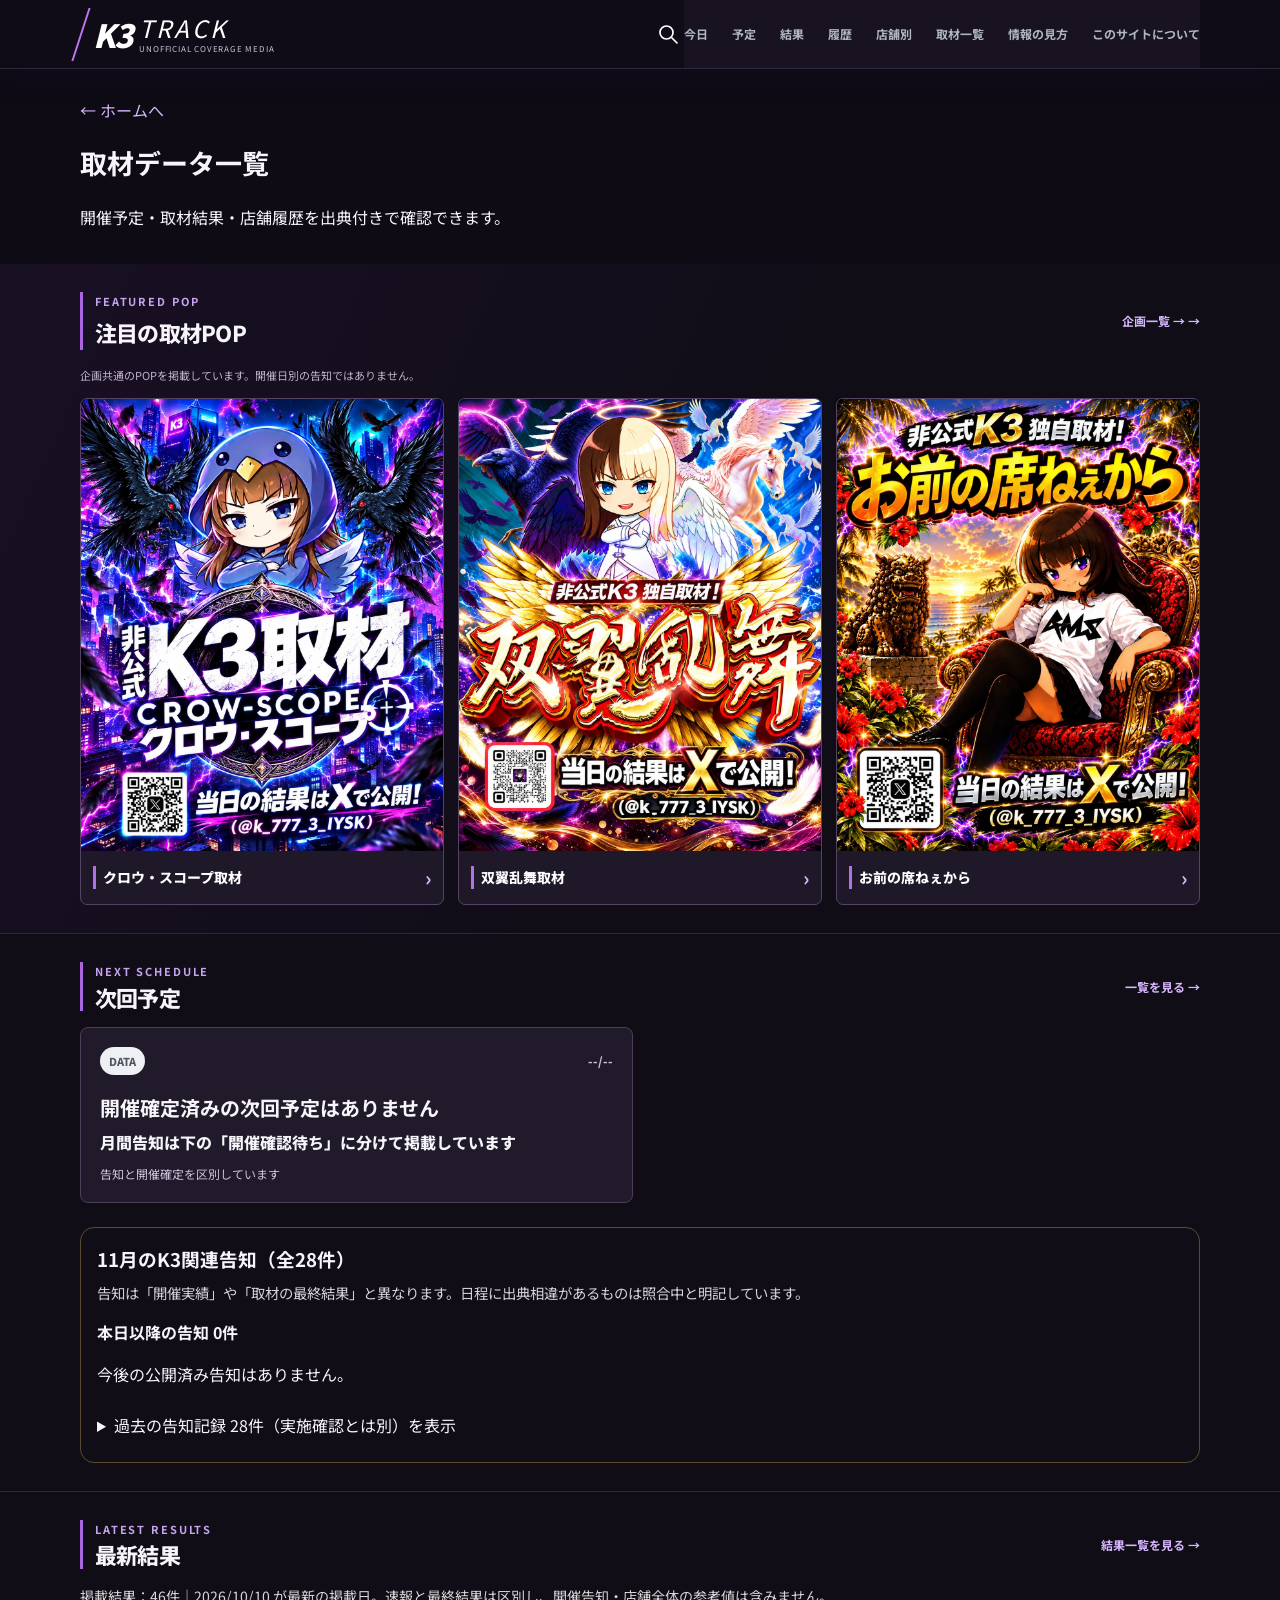
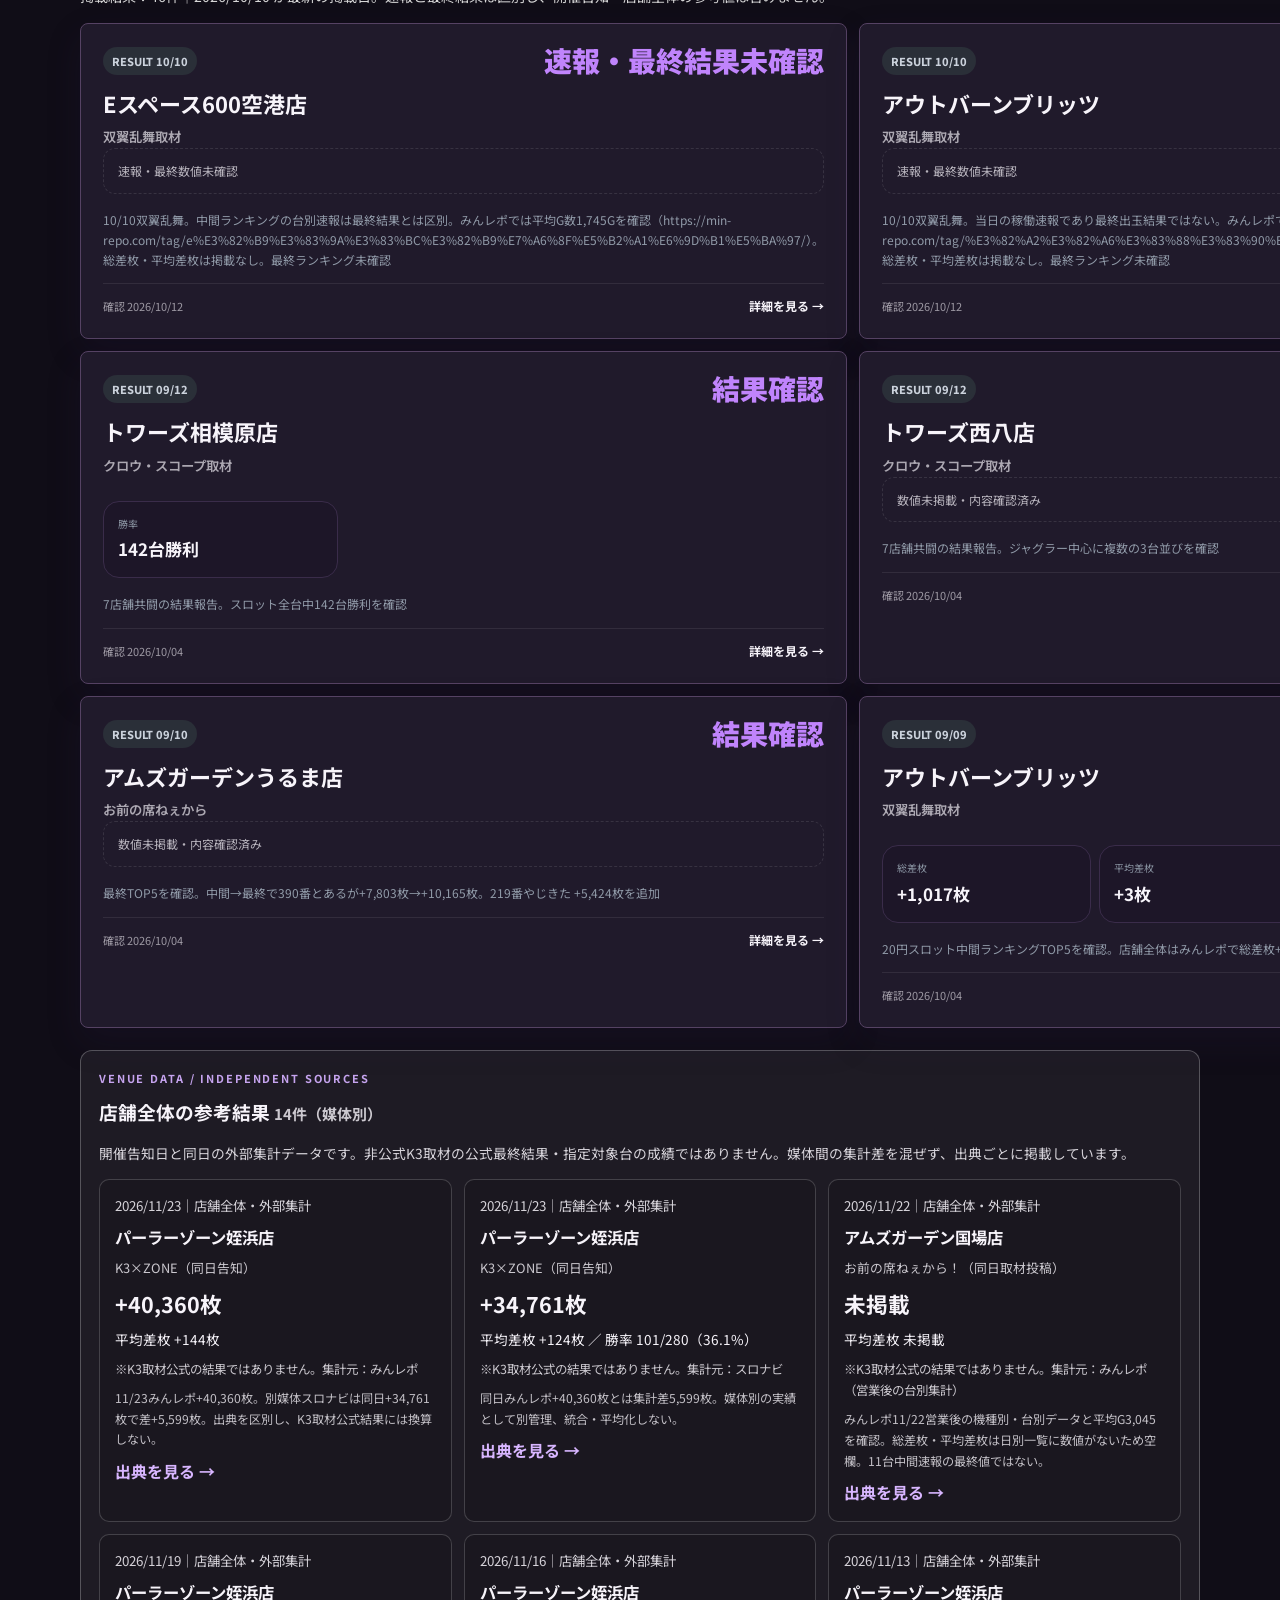
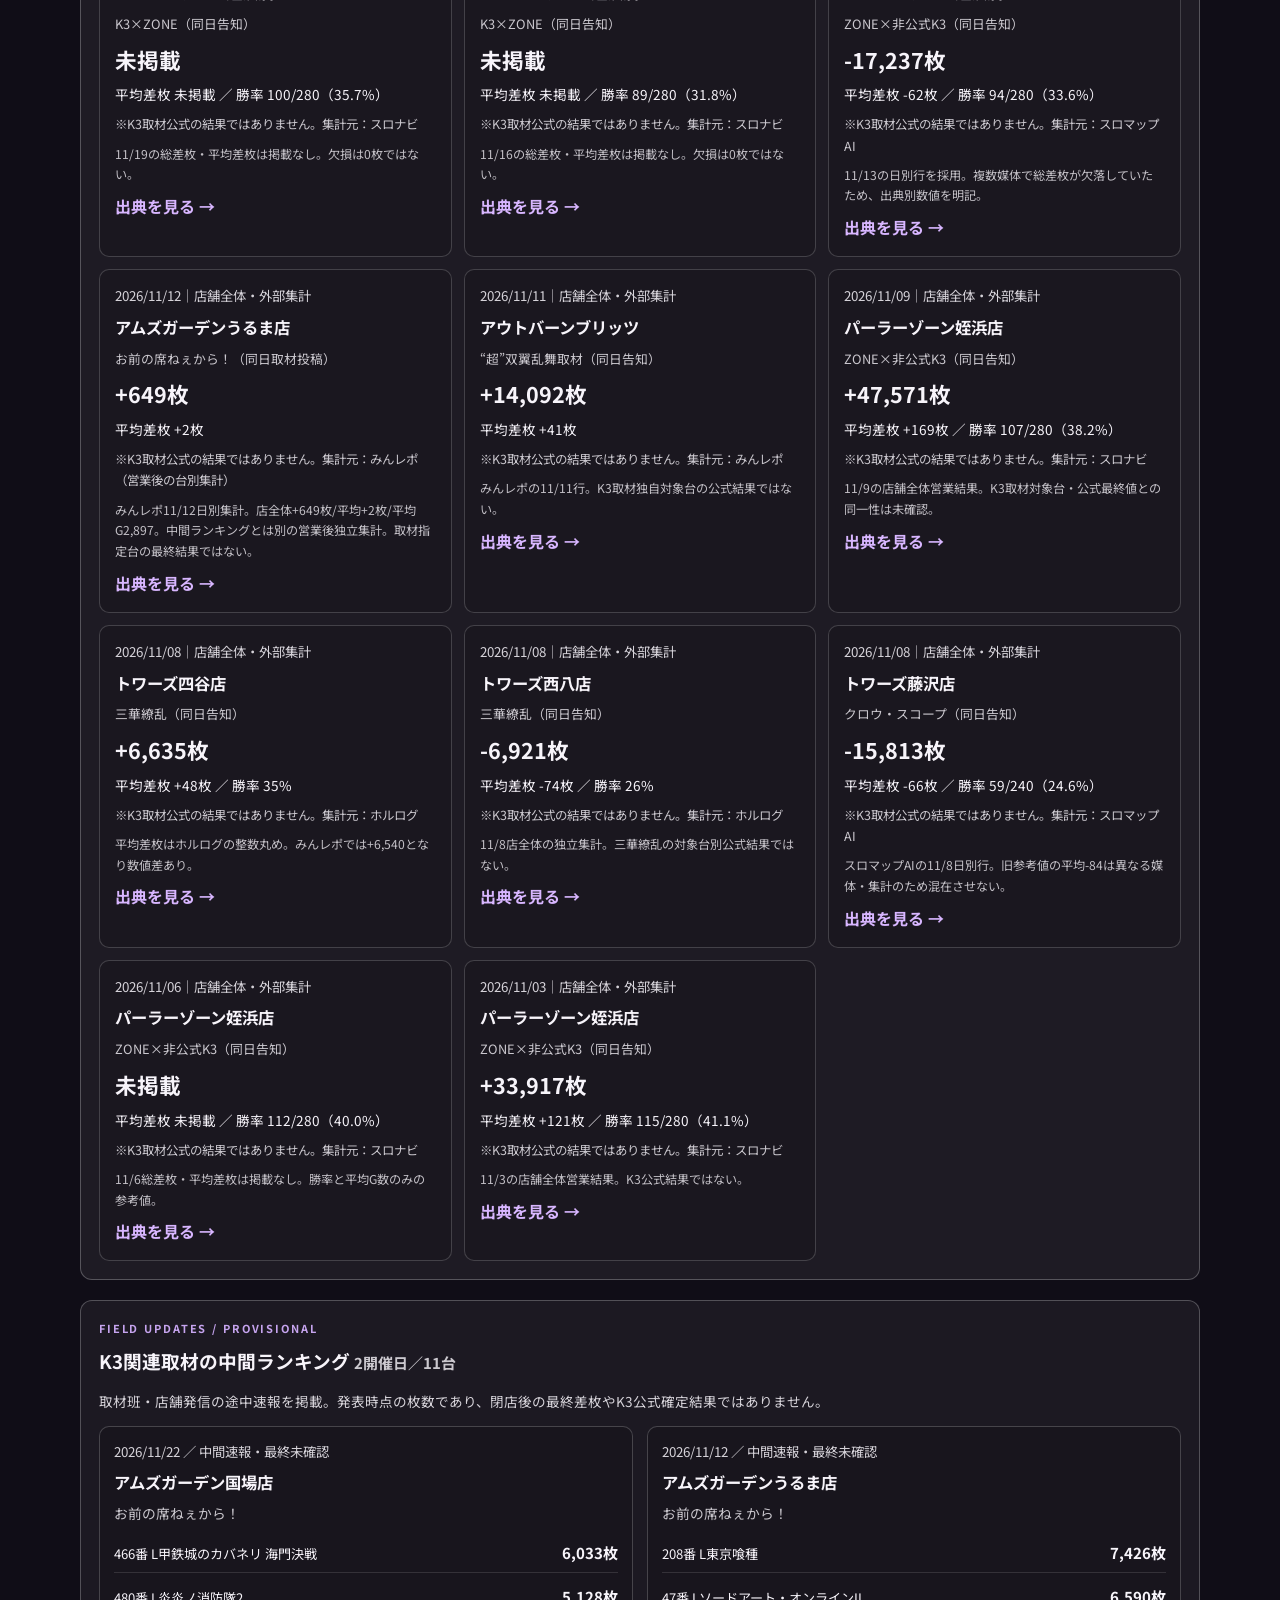
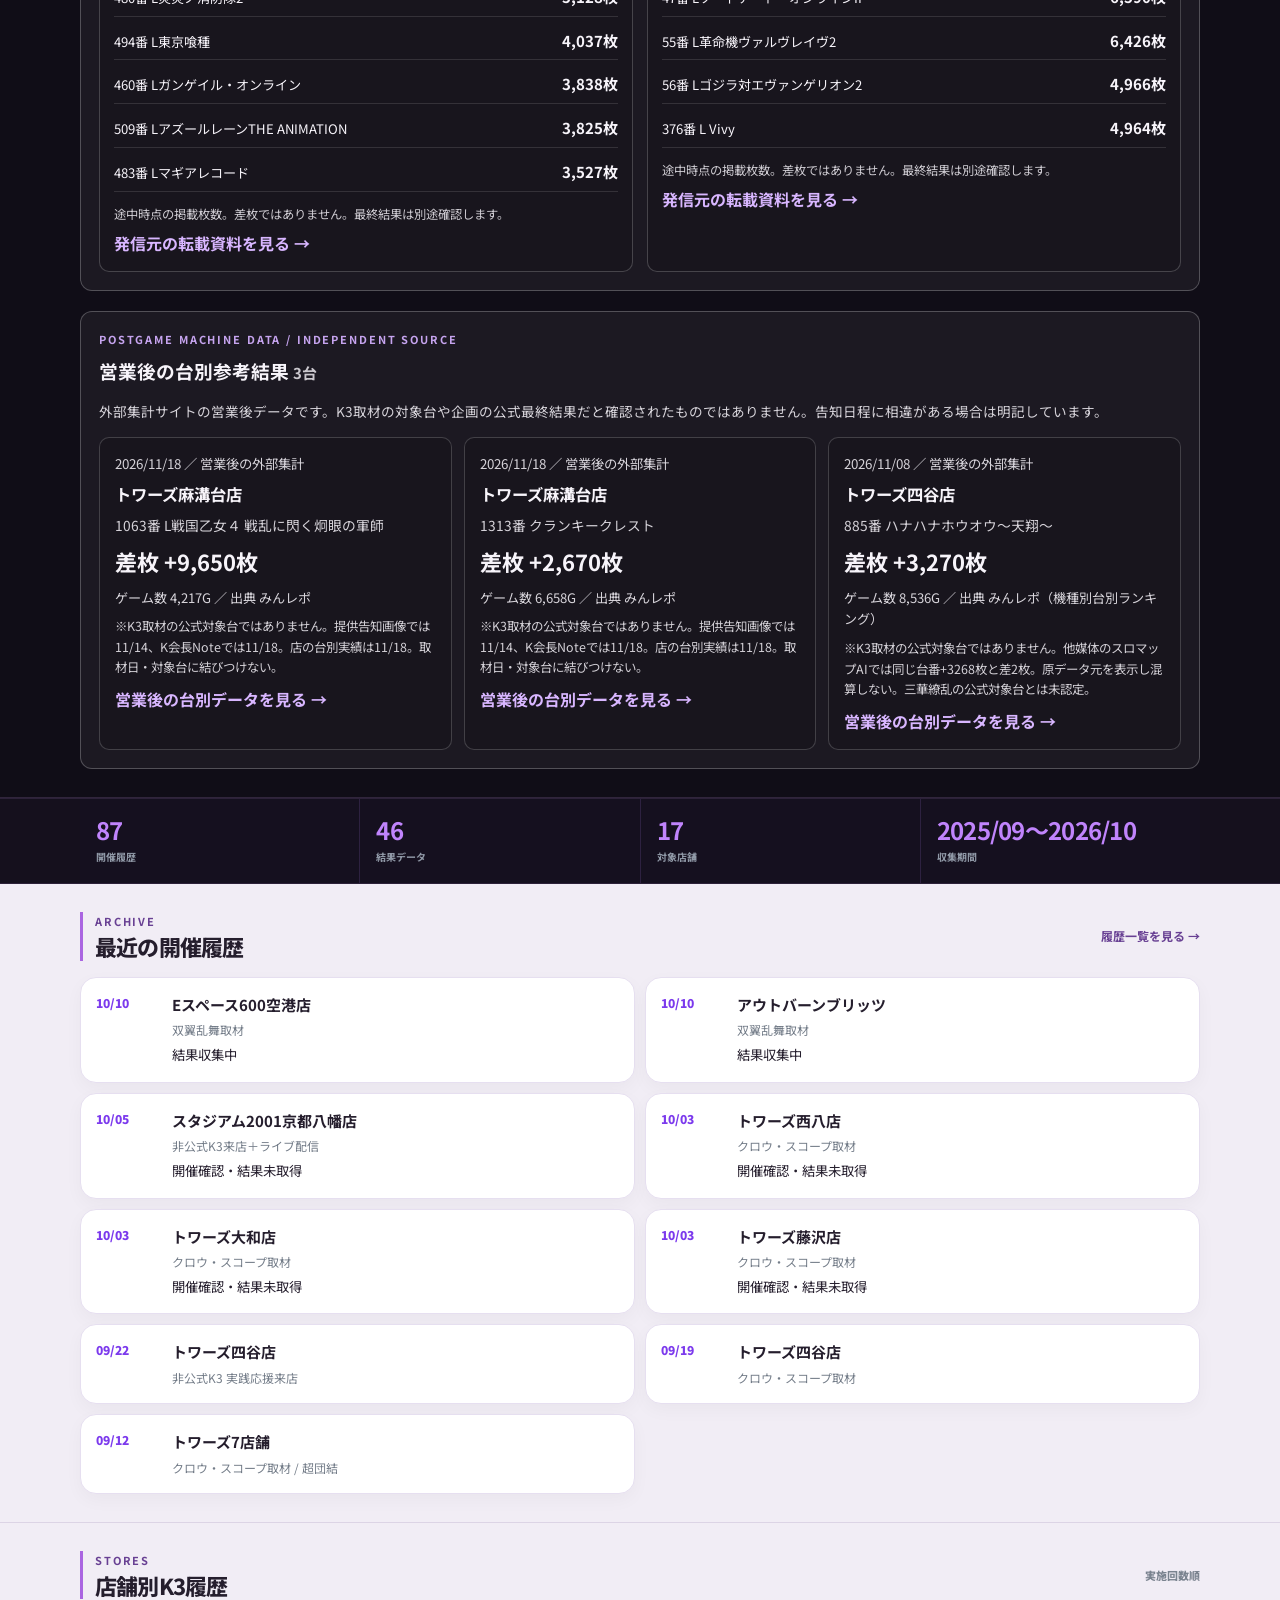
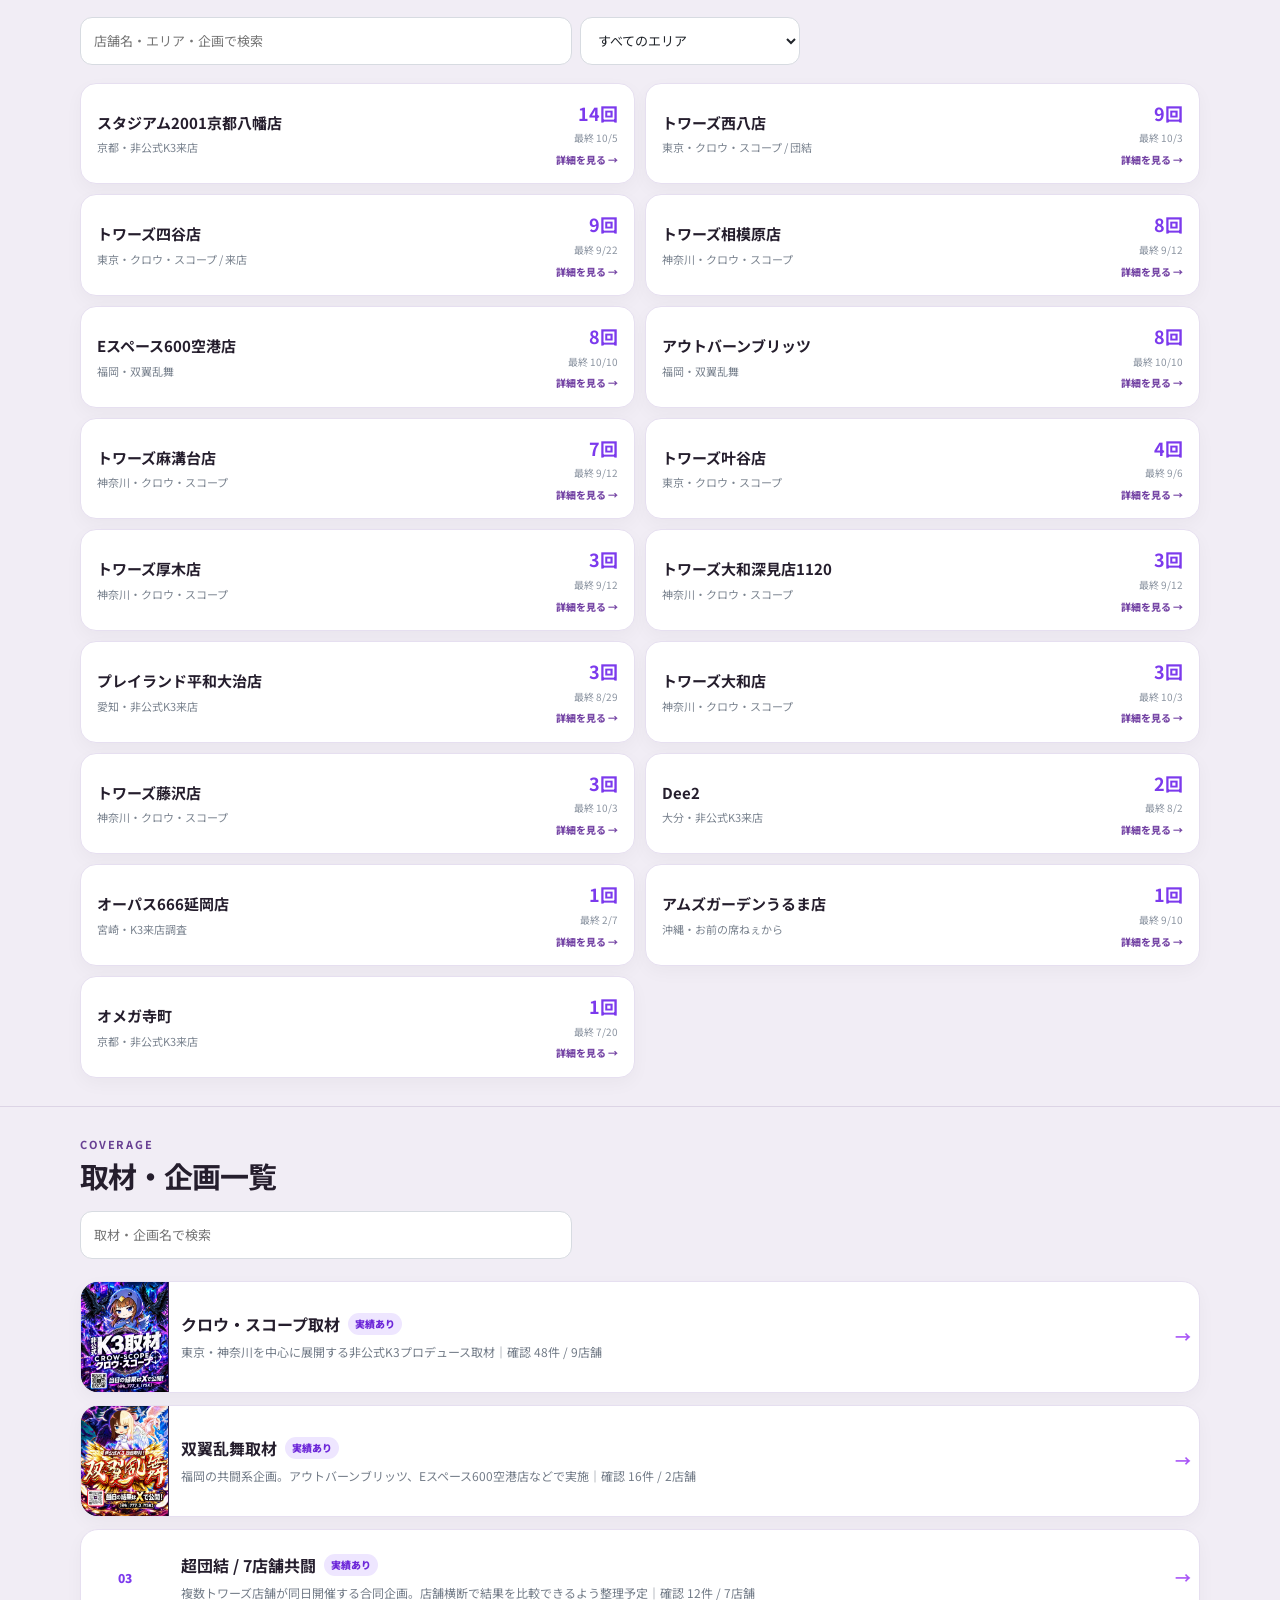
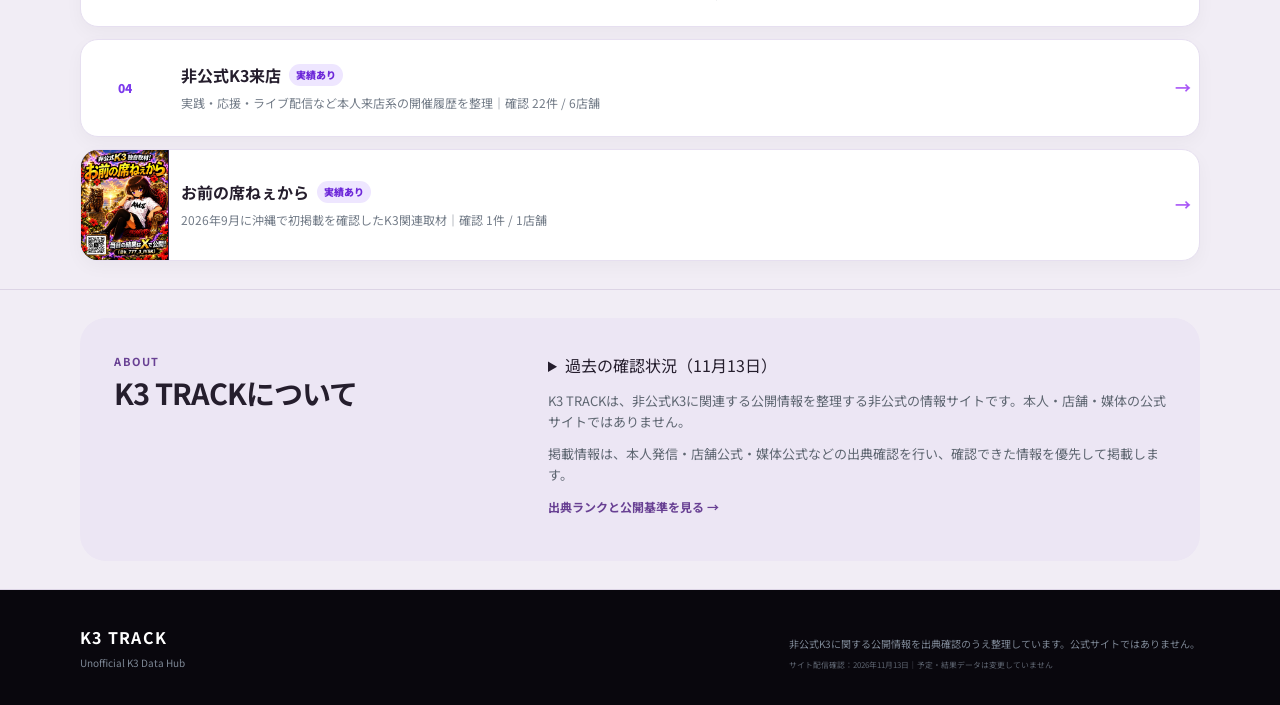
==== commit c62d2e79: "Unify K3 secondary pages with editorial navigation and readable data surfaces" ====
--- a/browse.html
+++ b/browse.html
@@ -27,7 +27,7 @@
   <link rel="preconnect" href="https://fonts.googleapis.com">
   <link rel="preconnect" href="https://fonts.gstatic.com" crossorigin>
   <link href="https://fonts.googleapis.com/css2?family=Noto+Sans+JP:wght@400;500;600;700;800&display=swap" rel="stylesheet">
-  <link rel="stylesheet" href="./styles.css?v=refined-20261126-4" />
+  <link rel="stylesheet" href="./styles.css?v=unified-20261126-5" />
 </head>
 <body class="k3-sport k3-browse">
   <header class="topbar">
--- a/styles.css
+++ b/styles.css
@@ -821,3 +821,38 @@
  .k3-compact .k3-today-row{font-size:12px}
 }
 @media(prefers-reduced-motion:reduce){.k3-sport *{scroll-behavior:auto!important;animation:none!important;transition:none!important}}
+
+/* Unified K3 editorial system: dark brand, high-legibility data. */
+body.k3-detail{background:#f4f2f7;color:#241d2c;padding-bottom:calc(78px + env(safe-area-inset-bottom))}
+.k3-detail .topbar__inner{height:64px}
+.k3-detail .k3-head-actions .k3-back-home{font-size:10px;letter-spacing:.09em;color:#e4d1f7;min-width:48px}
+.k3-detail :is(.list-hero,.store-detail-hero,.result-detail-hero,.coverage-detail-hero){position:relative;isolation:isolate;overflow:hidden;background:linear-gradient(122deg,#0d0b12 18%,#21182f 70%,#38254e);color:#f4f2f7;padding:34px 0 28px;border-bottom:1px solid #4b375f}
+.k3-detail :is(.list-hero,.store-detail-hero,.result-detail-hero,.coverage-detail-hero)::before{content:"";position:absolute;z-index:-1;inset:0;background:linear-gradient(126deg,transparent 71%,rgba(150,96,220,.12) 71%,rgba(150,96,220,.12) 77%,transparent 77%,transparent 82%,rgba(207,184,237,.08) 82%,rgba(207,184,237,.08) 83%,transparent 83%);pointer-events:none}
+.k3-detail .back-link{color:#dcc6f5!important;display:inline-flex;align-items:center;min-height:44px;margin-bottom:12px;font-size:12px;font-weight:700}
+.k3-detail :is(.list-hero,.store-detail-hero,.result-detail-hero,.coverage-detail-hero) h1{font-size:clamp(26px,5vw,42px);line-height:1.3;letter-spacing:-.04em;margin:8px 0 12px;overflow-wrap:anywhere}
+.k3-detail :is(.list-hero,.store-detail-hero,.result-detail-hero,.coverage-detail-hero) p{color:#ddd0e8;line-height:1.8;font-size:14px}
+.k3-detail .section:not(.section--dark){background:#f4f2f7;color:#241d2c;border-bottom:1px solid #ded6e7;padding:28px 0}
+.k3-detail .section:not(.section--dark) .section-kicker{color:#6941ad}
+.k3-detail .section--dark{background:#120e1a;color:#f4f2f7}
+.k3-detail .section-kicker{letter-spacing:.14em;font-size:11px}
+.k3-detail .section h2{font-size:clamp(19px,3vw,26px);letter-spacing:-.025em;line-height:1.4}
+.k3-detail :is(.article-row,.history-card,.machine-card,.fact-note,.coverage-store,.coverage-history-item,.policy-box,.trust-guide article,.empty-detail){border-radius:6px;background:#fff;border-color:#ded6e7;box-shadow:none}
+.k3-detail .article-row>div{flex-wrap:wrap;justify-content:flex-start;gap:8px}
+.k3-detail .article-row h2{font-size:18px;margin:10px 0 6px}
+.k3-detail :is(.article-row,.history-card,.coverage-history-item) time{color:#6941ad;font-variant-numeric:tabular-nums}
+.k3-detail :is(.article-row,.history-card,.coverage-history-item) p{line-height:1.75;overflow-wrap:anywhere}
+.k3-detail :is(.article-row,.history-card,.coverage-history-item,.coverage-store,.machine-card) :is(h2,h3,strong){overflow-wrap:anywhere}
+.k3-detail .filter-input,.k3-detail .filter-select{min-height:46px;border-radius:5px;background:#fff;color:#241d2c;border-color:#cfc3dd;font-size:14px}
+.k3-detail .list-count{color:#5c4a70;font-variant-numeric:tabular-nums}
+.k3-detail :is(.result-facts,.store-summary,.coverage-summary,.performance-grid) div{border-radius:6px}
+.k3-detail :is(.result-facts,.store-summary,.coverage-summary) small{color:#d0c0de;font-size:11px}
+.k3-detail :is(.detail-visual,.store-visual,.performance-panel){border-radius:7px;border-color:#4b375f;box-shadow:none}
+.k3-detail .detail-visual img{max-height:480px;width:100%;object-fit:contain}
+.k3-detail .source-box{border-radius:6px;border:1px solid #d6cbe1;background:#ebe5f1;color:#241d2c}
+.k3-detail .source-box a,.k3-detail .detail-footer-link,.k3-detail .section:not(.section--dark) .source-link{color:#6941ad;overflow-wrap:anywhere}
+.k3-detail .neutral-note{border-left:3px solid #6941ad;background:#ebe5f1;color:#4a365f}
+.k3-detail .detail-footer-link{display:inline-flex;align-items:center;min-height:44px}
+.k3-detail .bottom-nav a{border-radius:0}.k3-detail .bottom-nav a.is-active::before{display:none}
+.k3-detail .footer{padding-bottom:24px}.k3-detail .footer__inner p{overflow-wrap:anywhere}
+.k3-browse .section:not(.section--dark) .section-kicker{font-weight:700}
+@media(max-width:720px){.k3-detail .topbar__inner{height:58px}.k3-detail :is(.list-hero,.store-detail-hero,.result-detail-hero,.coverage-detail-hero){padding:21px 0 22px}.k3-detail :is(.list-hero,.store-detail-hero,.result-detail-hero,.coverage-detail-hero) p{font-size:13px}.k3-detail .section:not(.section--dark){padding:22px 0}.k3-detail .article-row{padding:13px}.k3-detail .article-row h2{font-size:16px}.k3-detail .filter-input{font-size:16px}}
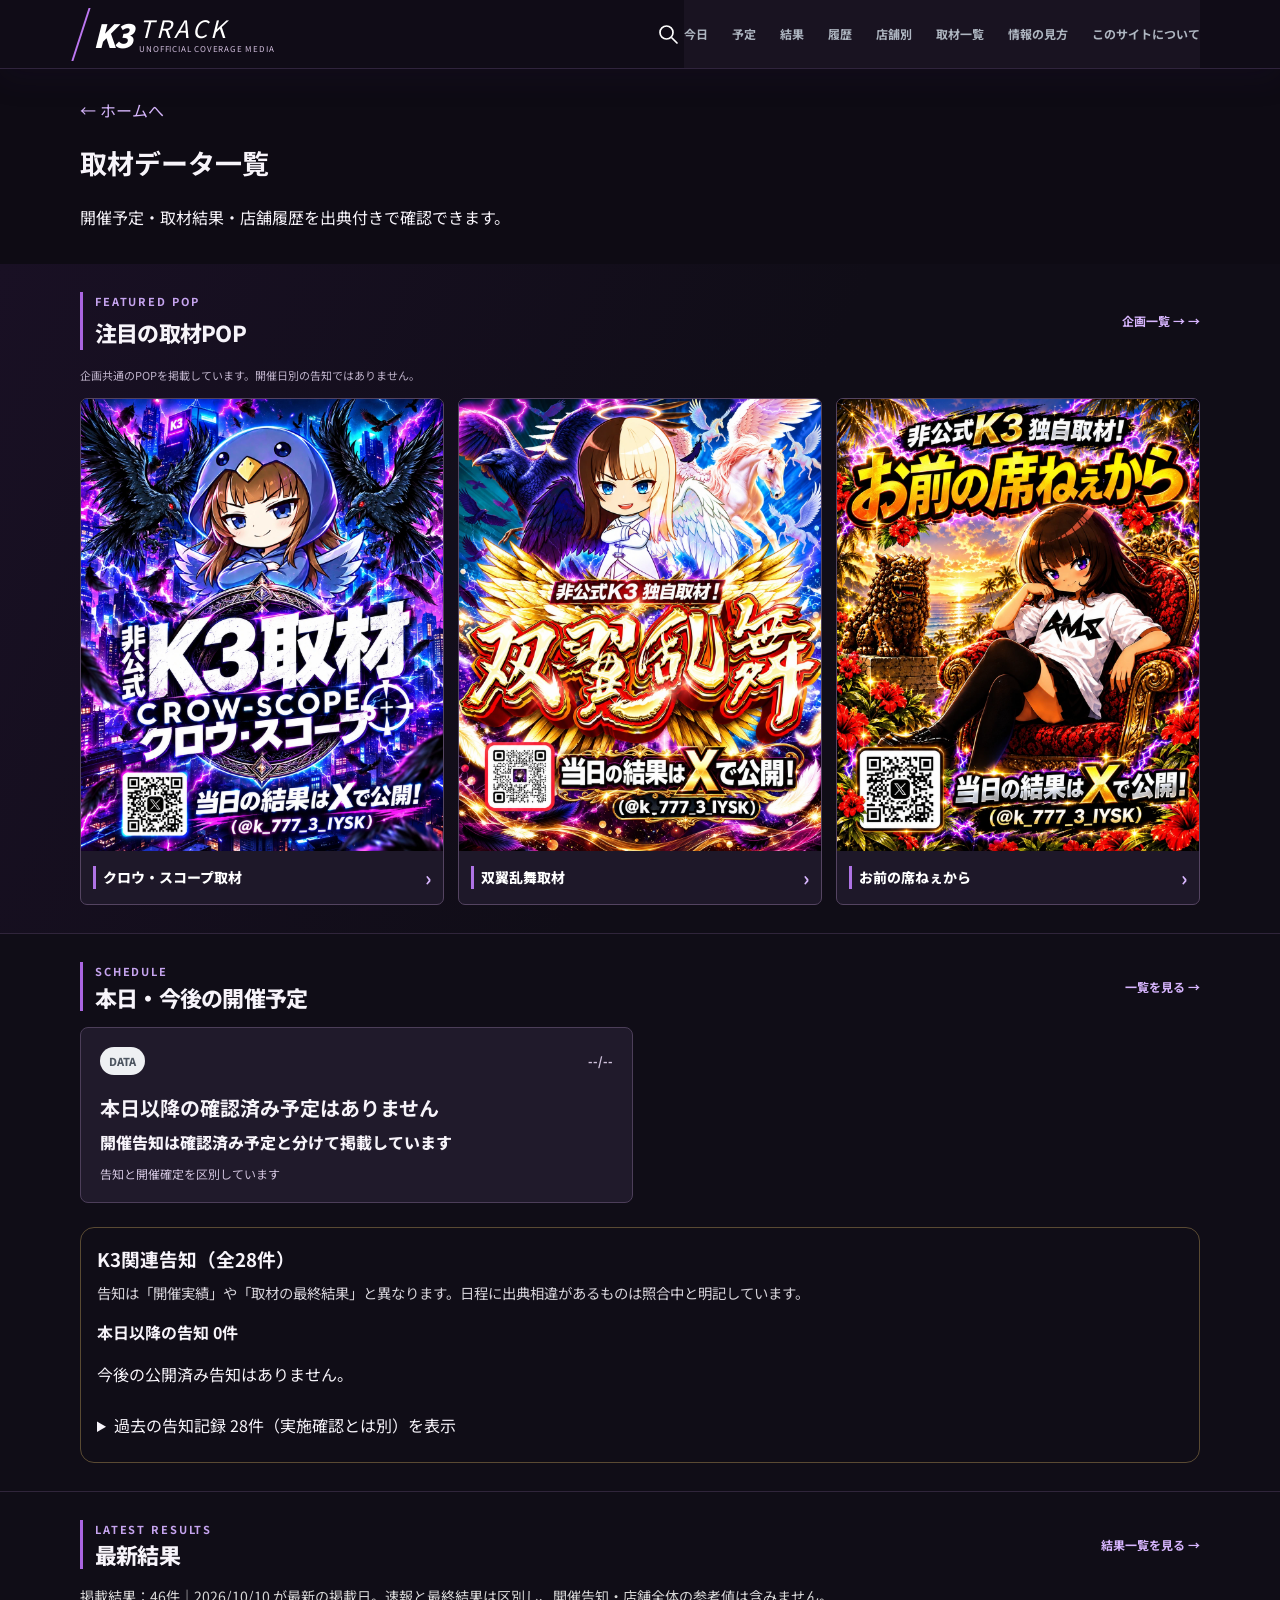
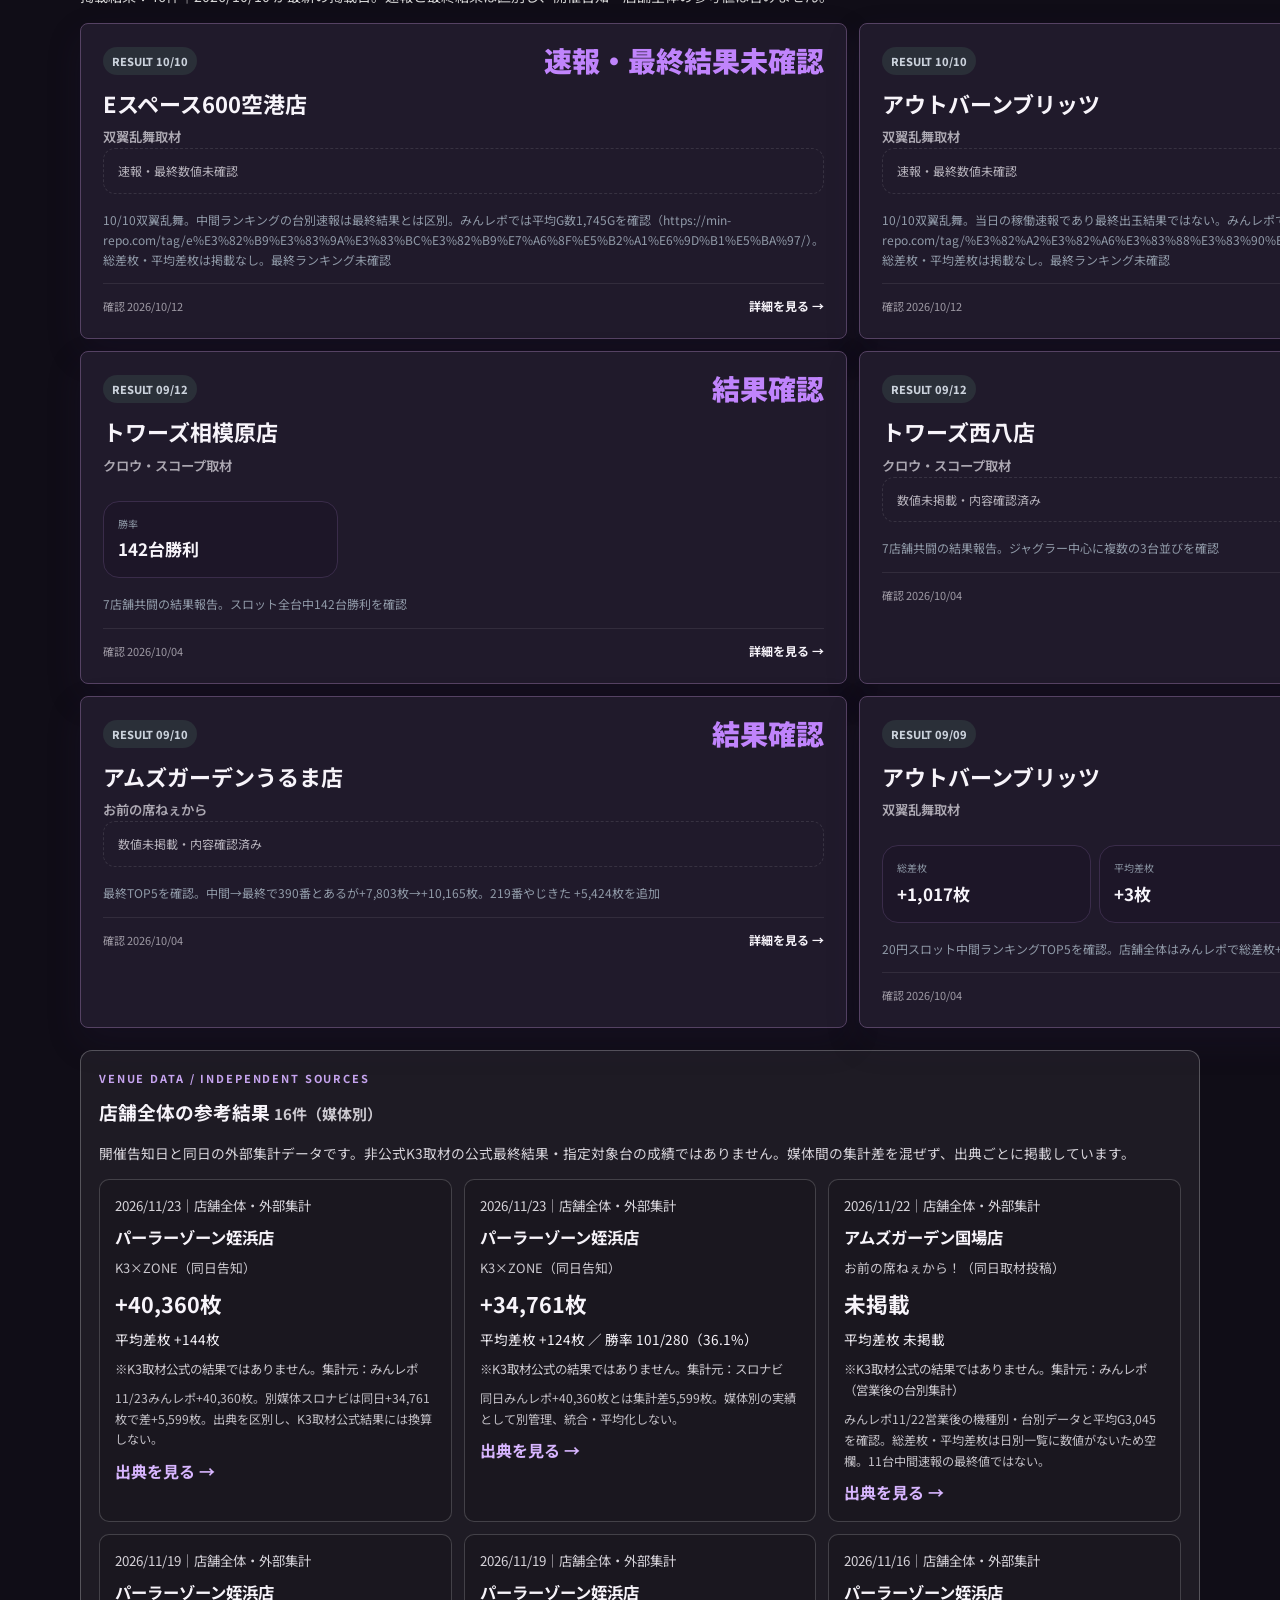
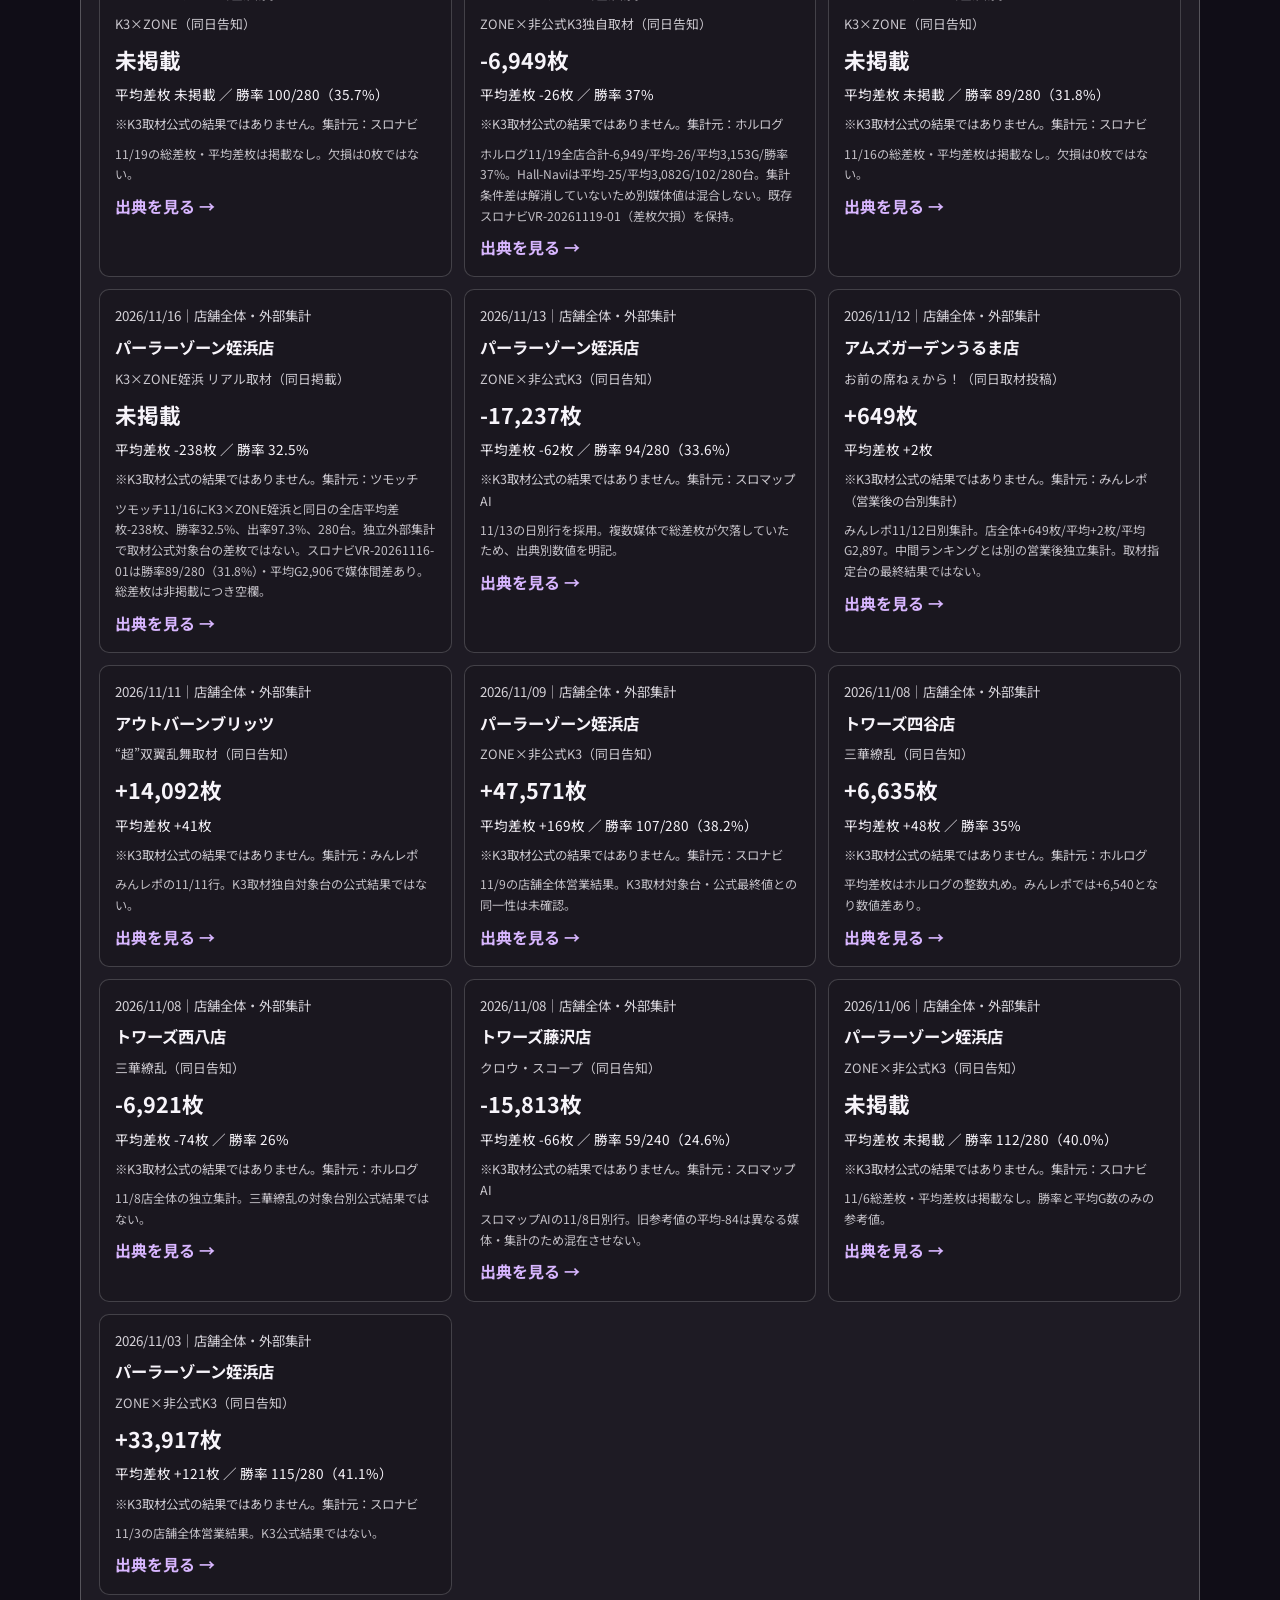
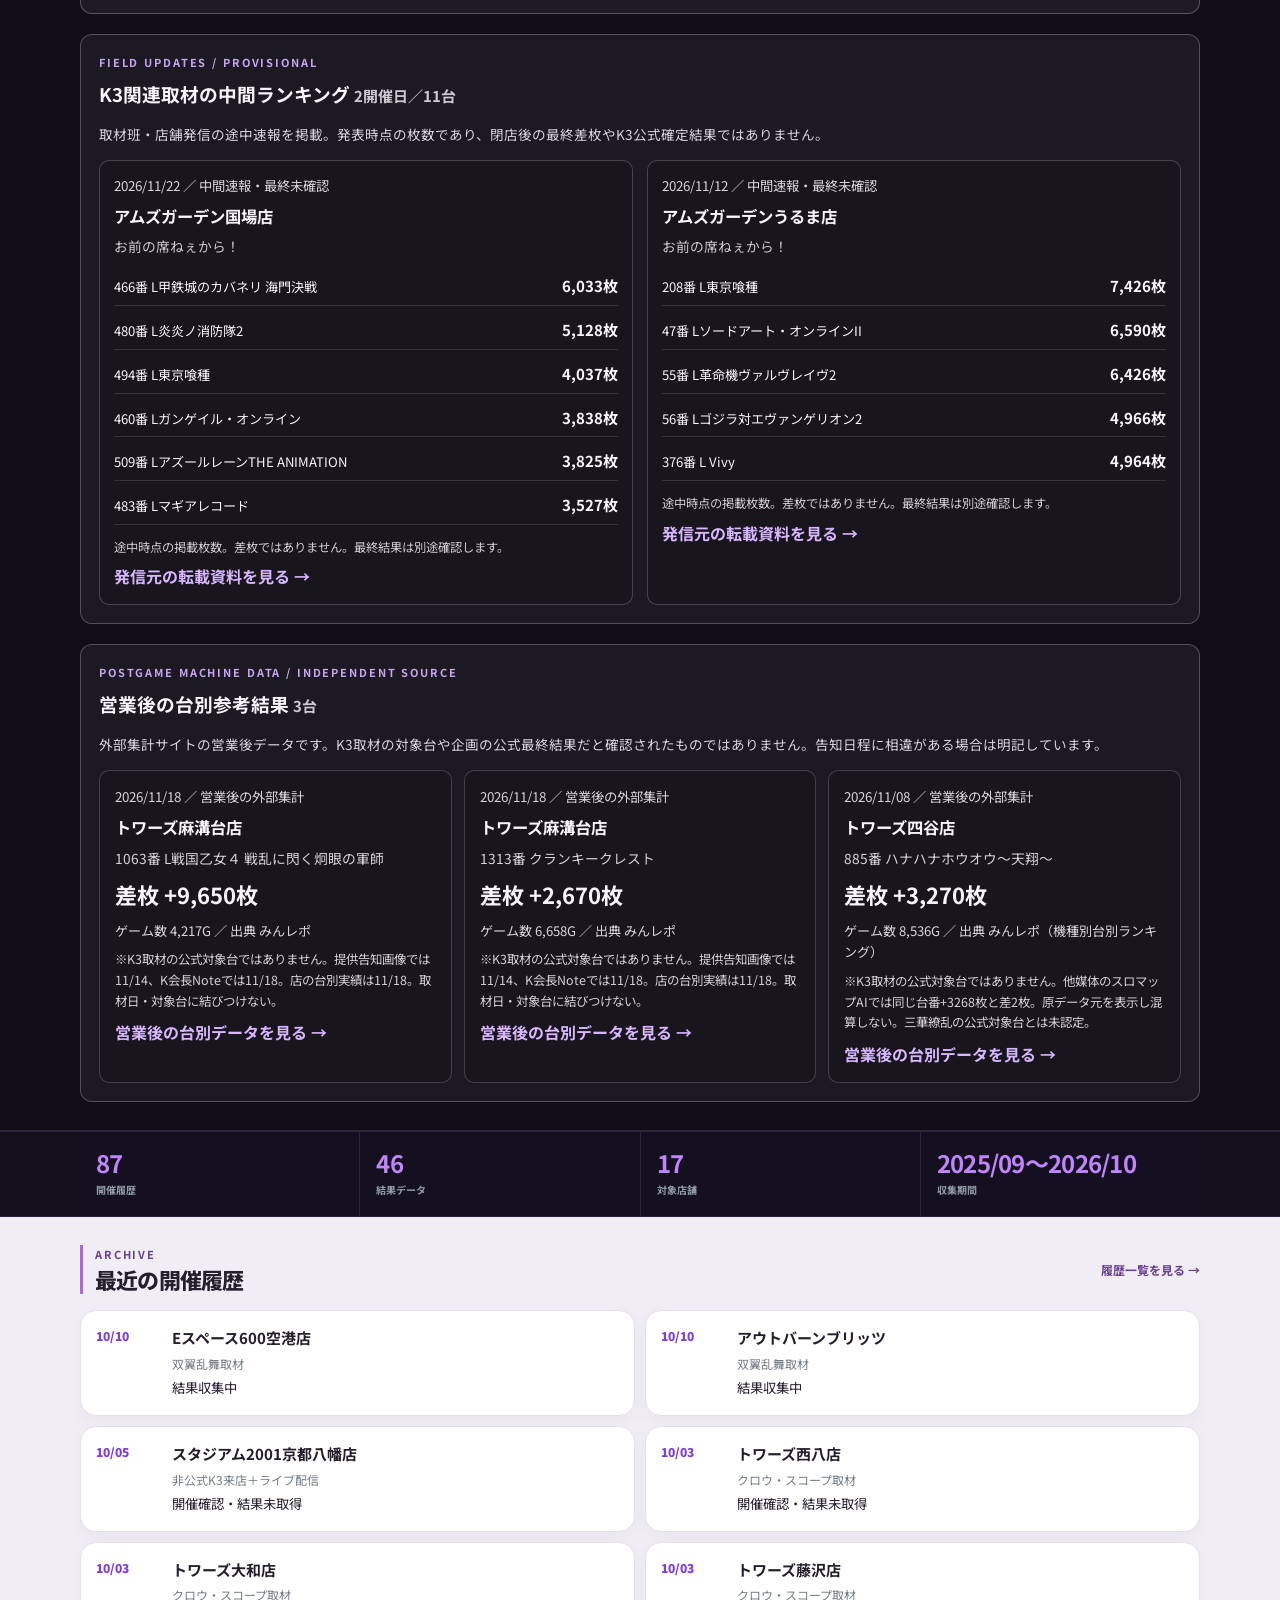
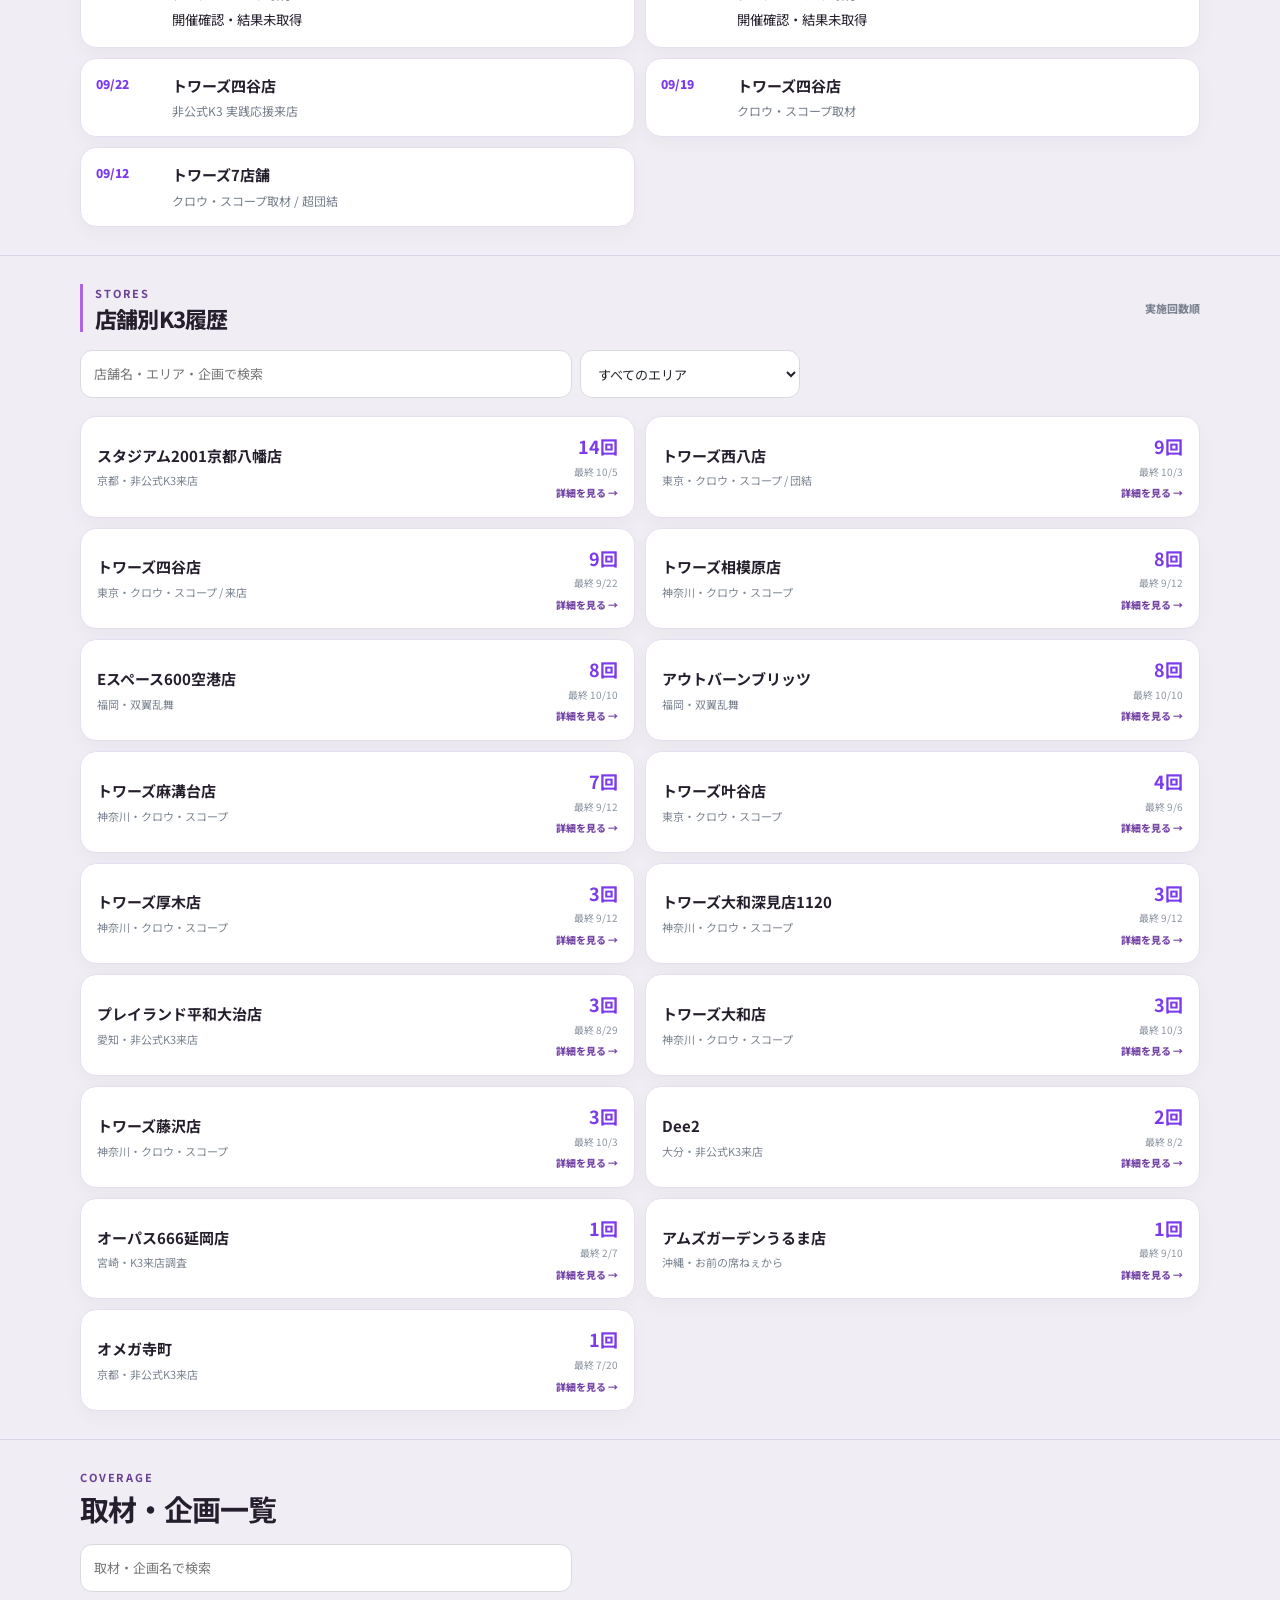
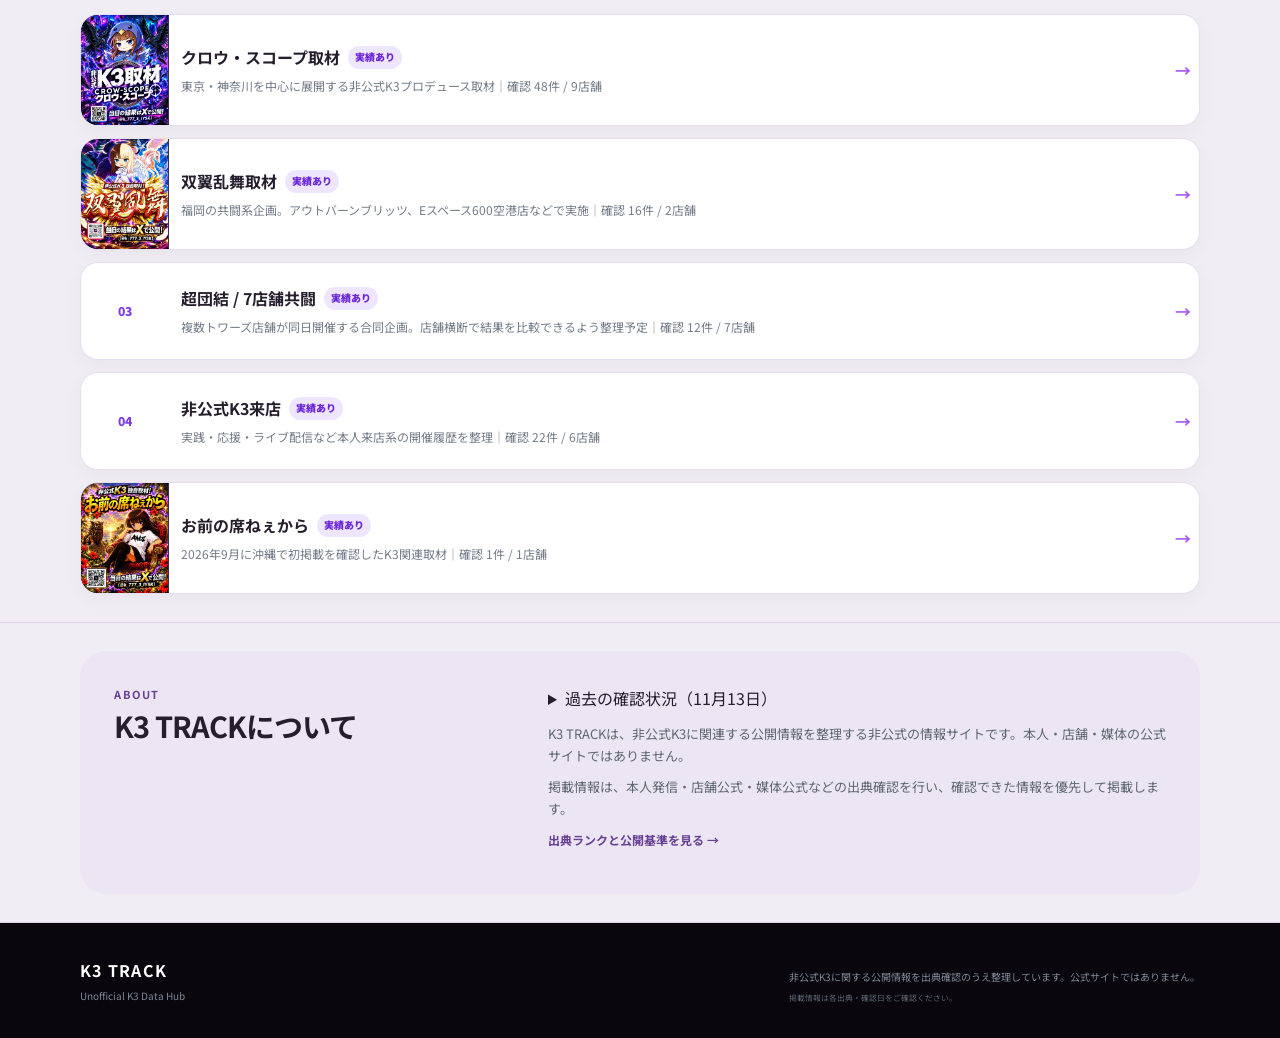
==== commit a8279cdc: "Fix same-day schedule navigation and clarify public source guidance" ====
--- a/browse.html
+++ b/browse.html
@@ -48,7 +48,7 @@
       <p class="k3-gallery-note">企画共通のPOPを掲載しています。開催日別の告知ではありません。</p><div class="visual-showcase__grid" id="visualShowcaseGrid"></div>
     </div></section>
     <section class="section" id="schedule"><div class="container">
-      <div class="section-title-row"><div><div class="section-kicker">NEXT SCHEDULE</div><h2>次回予定</h2></div><a class="text-link" href="./schedule.html">一覧を見る →</a></div>
+      <div class="section-title-row"><div><div class="section-kicker">SCHEDULE</div><h2>本日・今後の開催予定</h2></div><a class="text-link" href="./schedule.html">一覧を見る →</a></div>
       <div class="card-grid" id="scheduleList">
         <article class="event-card"><div class="event-card__meta"><span class="chip">DATA</span><time>--/--</time></div><h3>次回予定</h3><p class="event-name">確認済みの次回予定を表示します</p><p class="event-note">出典確認済みの情報を掲載します</p></article>
       </div>
@@ -127,13 +127,13 @@
     </div></section>
   </main>
   <nav class="bottom-nav" aria-label="クイックナビ"><a href="./index.html"><svg class="k3-icon" viewBox="0 0 24 24" fill="none" stroke="currentColor" stroke-width="1.7" stroke-linecap="round" stroke-linejoin="round" aria-hidden="true"><path d="M3 10 12 3l9 7v10h-6v-6H9v6H3z"/></svg><span>ホーム</span></a><a href="#schedule"><svg class="k3-icon" viewBox="0 0 24 24" fill="none" stroke="currentColor" stroke-width="1.7" stroke-linecap="round" stroke-linejoin="round" aria-hidden="true"><rect x="3" y="5" width="18" height="16" rx="2"/><path d="M7 2v6M17 2v6M3 10h18M7 14h2m3 0h2m3 0h2M7 17h2m3 0h2"/></svg><span>予定</span></a><a href="#results"><svg class="k3-icon" viewBox="0 0 24 24" fill="none" stroke="currentColor" stroke-width="1.7" stroke-linecap="round" stroke-linejoin="round" aria-hidden="true"><path d="M3 21h18M5 18v-5h3v5zM11 18V8h3v10zM17 18V3h3v15z"/></svg><span>結果</span></a><a href="#stores"><svg class="k3-icon" viewBox="0 0 24 24" fill="none" stroke="currentColor" stroke-width="1.7" stroke-linecap="round" stroke-linejoin="round" aria-hidden="true"><path d="M3 10h18l-2-7H5zM5 10v11h14V10M9 21v-7h6v7M2 10l2 3 4-3 4 3 4-3 4 3 2-3"/></svg><span>店舗</span></a><a href="#visualShowcase"><svg class="k3-icon" viewBox="0 0 24 24" fill="none" stroke="currentColor" stroke-width="1.7" stroke-linecap="round" stroke-linejoin="round" aria-hidden="true"><path d="m12 3 10 6-10 6L2 9zM2 13l10 6 10-6M2 17l10 6 10-6"/></svg><span>POP</span></a></nav>
-  <footer class="footer"><div class="container footer__inner"><div><strong>K3 TRACK</strong><p>Unofficial K3 Data Hub</p></div><p>非公式K3に関する公開情報を出典確認のうえ整理しています。公式サイトではありません。<span id="k3-sync-verification-20261113" style="display:block;margin-top:6px;font-size:0.78em;opacity:0.72">サイト配信確認：2026年11月13日｜予定・結果データは変更していません</span></p></div></footer>
+  <footer class="footer"><div class="container footer__inner"><div><strong>K3 TRACK</strong><p>Unofficial K3 Data Hub</p></div><p>非公式K3に関する公開情報を出典確認のうえ整理しています。公式サイトではありません。<span id="k3-sync-verification-20261113" style="display:block;margin-top:6px;font-size:0.78em;opacity:0.72">掲載情報は各出典・確認日をご確認ください。</span></p></div></footer>
   <dialog class="k3-pop-dialog" id="k3PopDialog" aria-labelledby="k3PopTitle">
     <div class="k3-pop-dialog-head"><strong id="k3PopTitle">取材POP</strong><button type="button" id="k3PopClose" aria-label="POPを閉じる">×</button></div>
     <div class="k3-pop-dialog-image"><img id="k3PopImage" alt=""></div>
     <p>企画共通POP｜開催日別の告知ではありません。</p>
     <a id="k3PopDetail" href="./browse.html#coverage">企画詳細を見る →</a>
   </dialog>
-  <script src="./app.js?v=refined-20261126-4"></script>
+  <script src="./app.js?v=navigation-qa-20261126-7"></script>
 </body>
 </html>
--- a/styles.css
+++ b/styles.css
@@ -856,3 +856,8 @@
 .k3-detail .footer{padding-bottom:24px}.k3-detail .footer__inner p{overflow-wrap:anywhere}
 .k3-browse .section:not(.section--dark) .section-kicker{font-weight:700}
 @media(max-width:720px){.k3-detail .topbar__inner{height:58px}.k3-detail :is(.list-hero,.store-detail-hero,.result-detail-hero,.coverage-detail-hero){padding:21px 0 22px}.k3-detail :is(.list-hero,.store-detail-hero,.result-detail-hero,.coverage-detail-hero) p{font-size:13px}.k3-detail .section:not(.section--dark){padding:22px 0}.k3-detail .article-row{padding:13px}.k3-detail .article-row h2{font-size:16px}.k3-detail .filter-input{font-size:16px}}
+
+/* POP detail: neutral labeling and readable image controls. */
+.k3-detail .detail-visual .k3-detail-pop-caption{margin:0;padding:12px 14px;font-size:12px;color:#ddd0e8;line-height:1.7;border-top:1px solid #4b375f;display:flex;flex-wrap:wrap;align-items:center;justify-content:space-between;gap:6px}
+.k3-detail .k3-detail-pop-caption a{display:inline-flex;align-items:center;min-height:44px;color:#e2caff;text-decoration:underline;text-underline-offset:3px}
+.k3-detail .detail-visual>a{display:block}
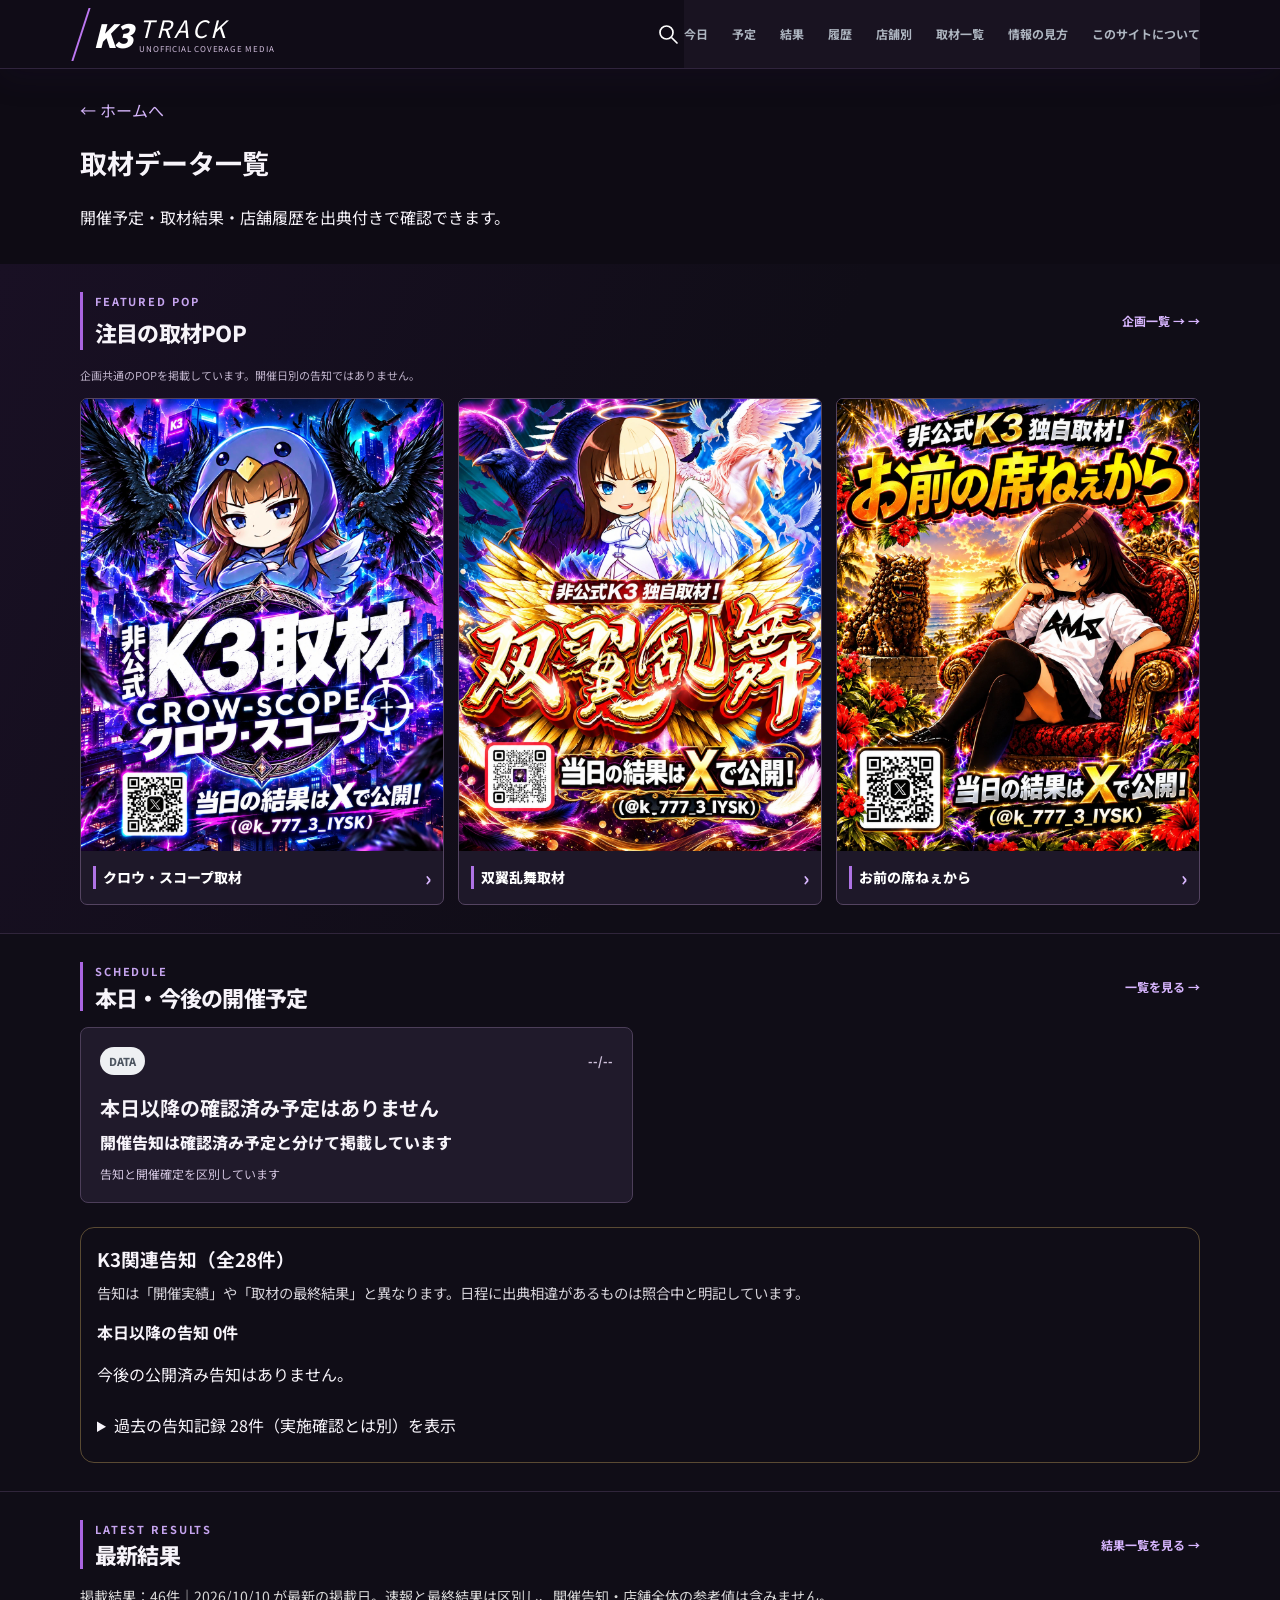
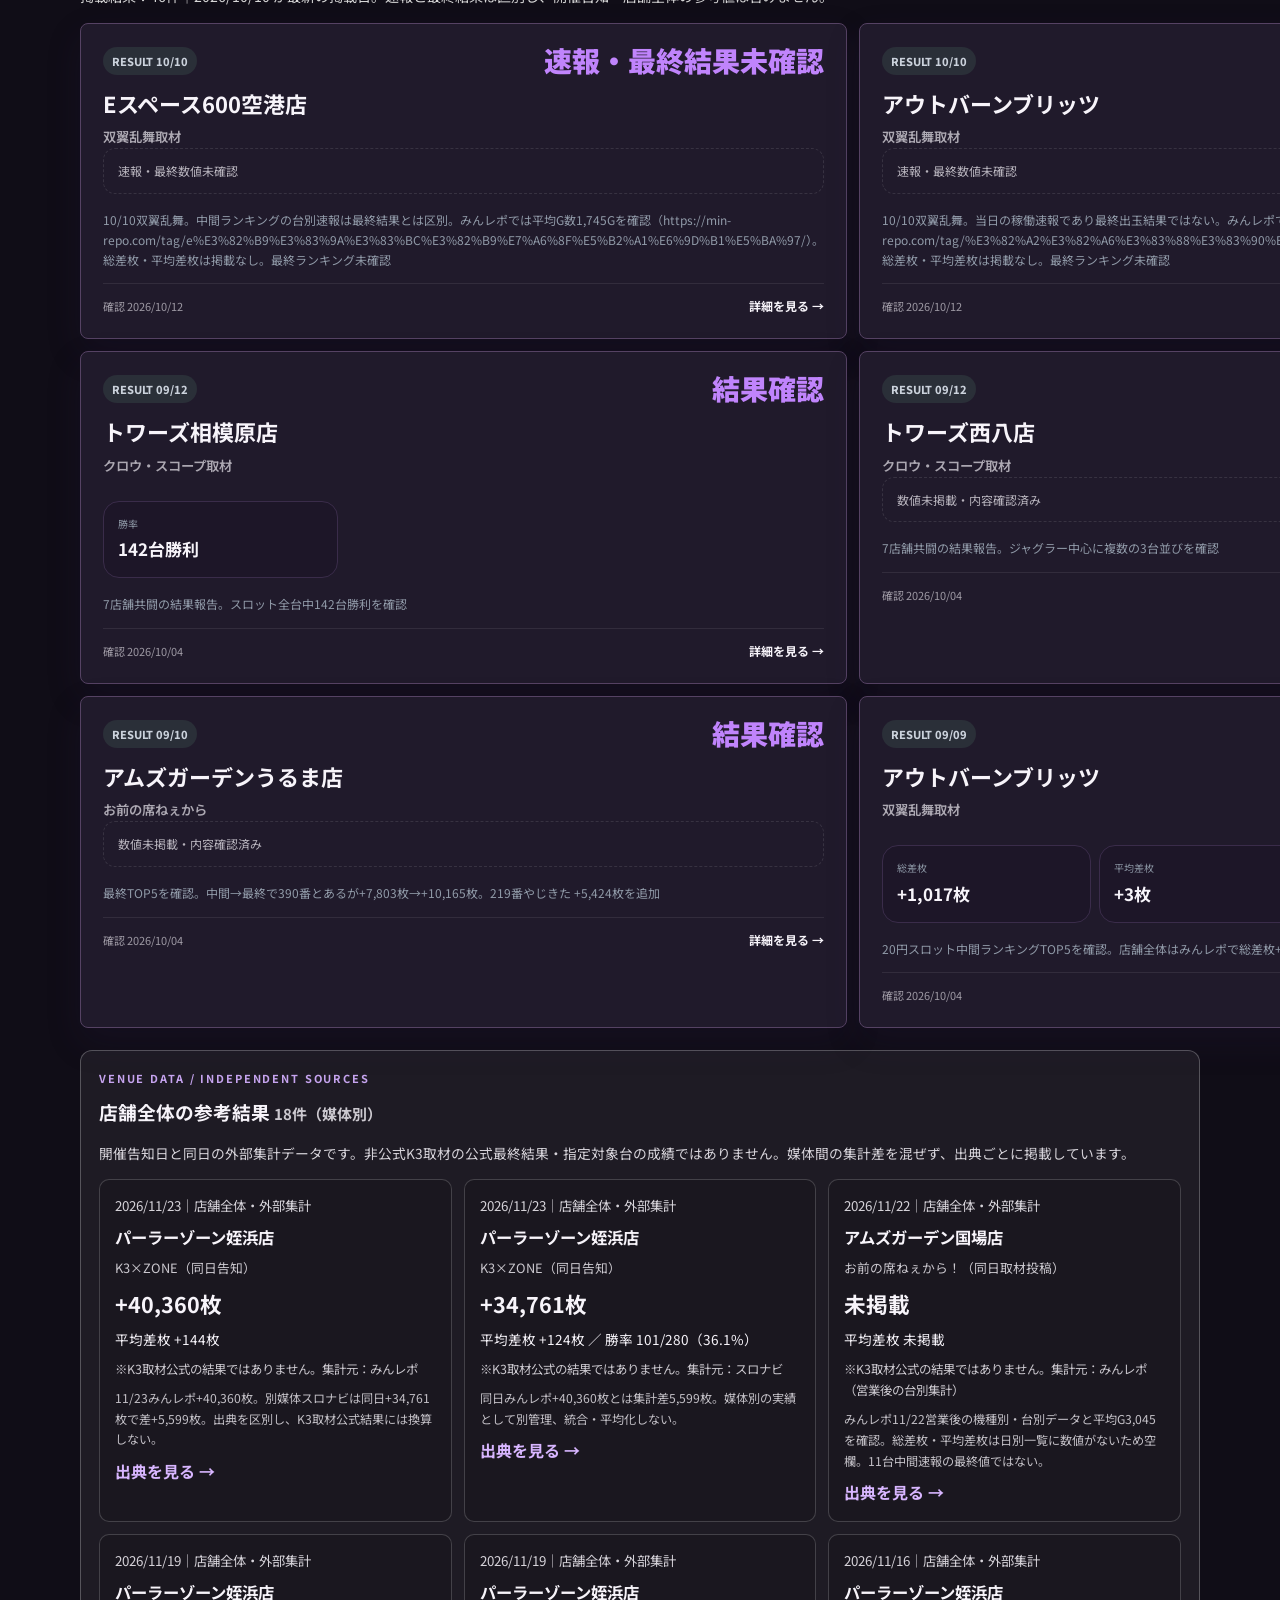
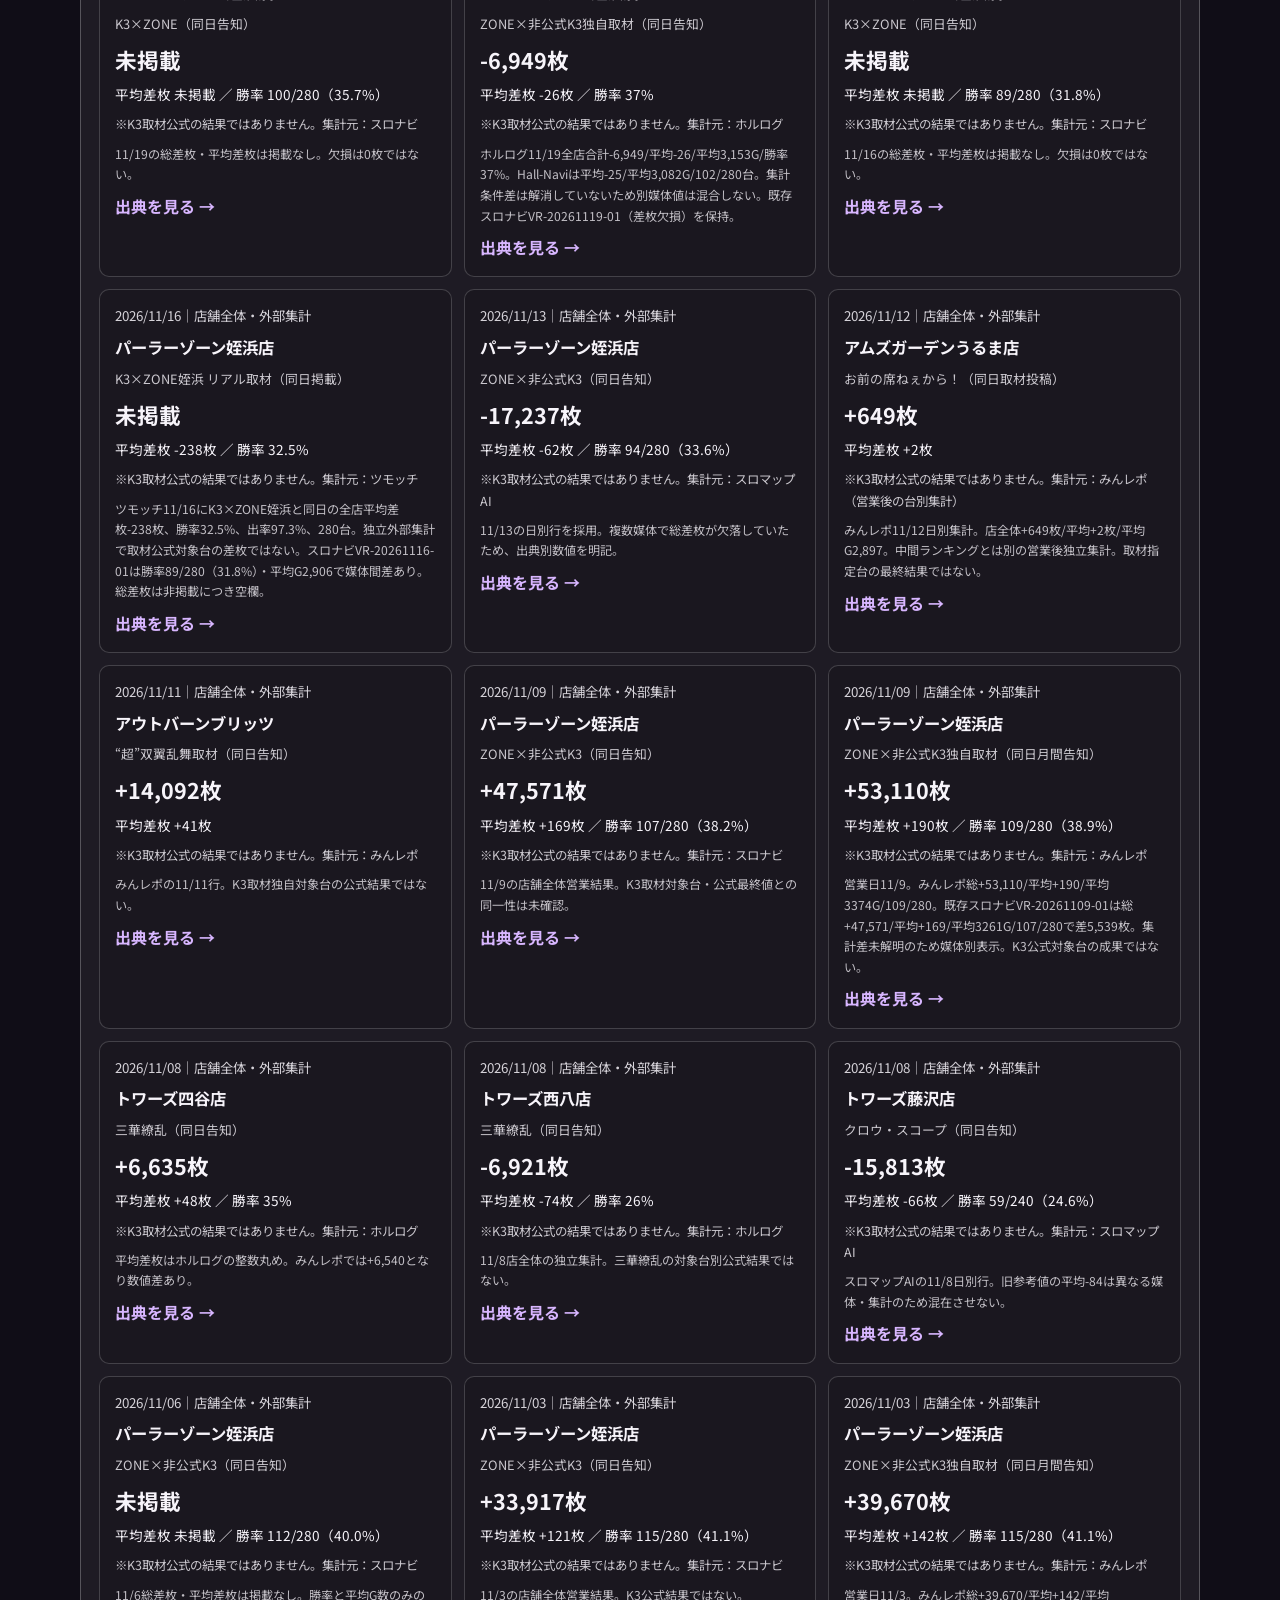
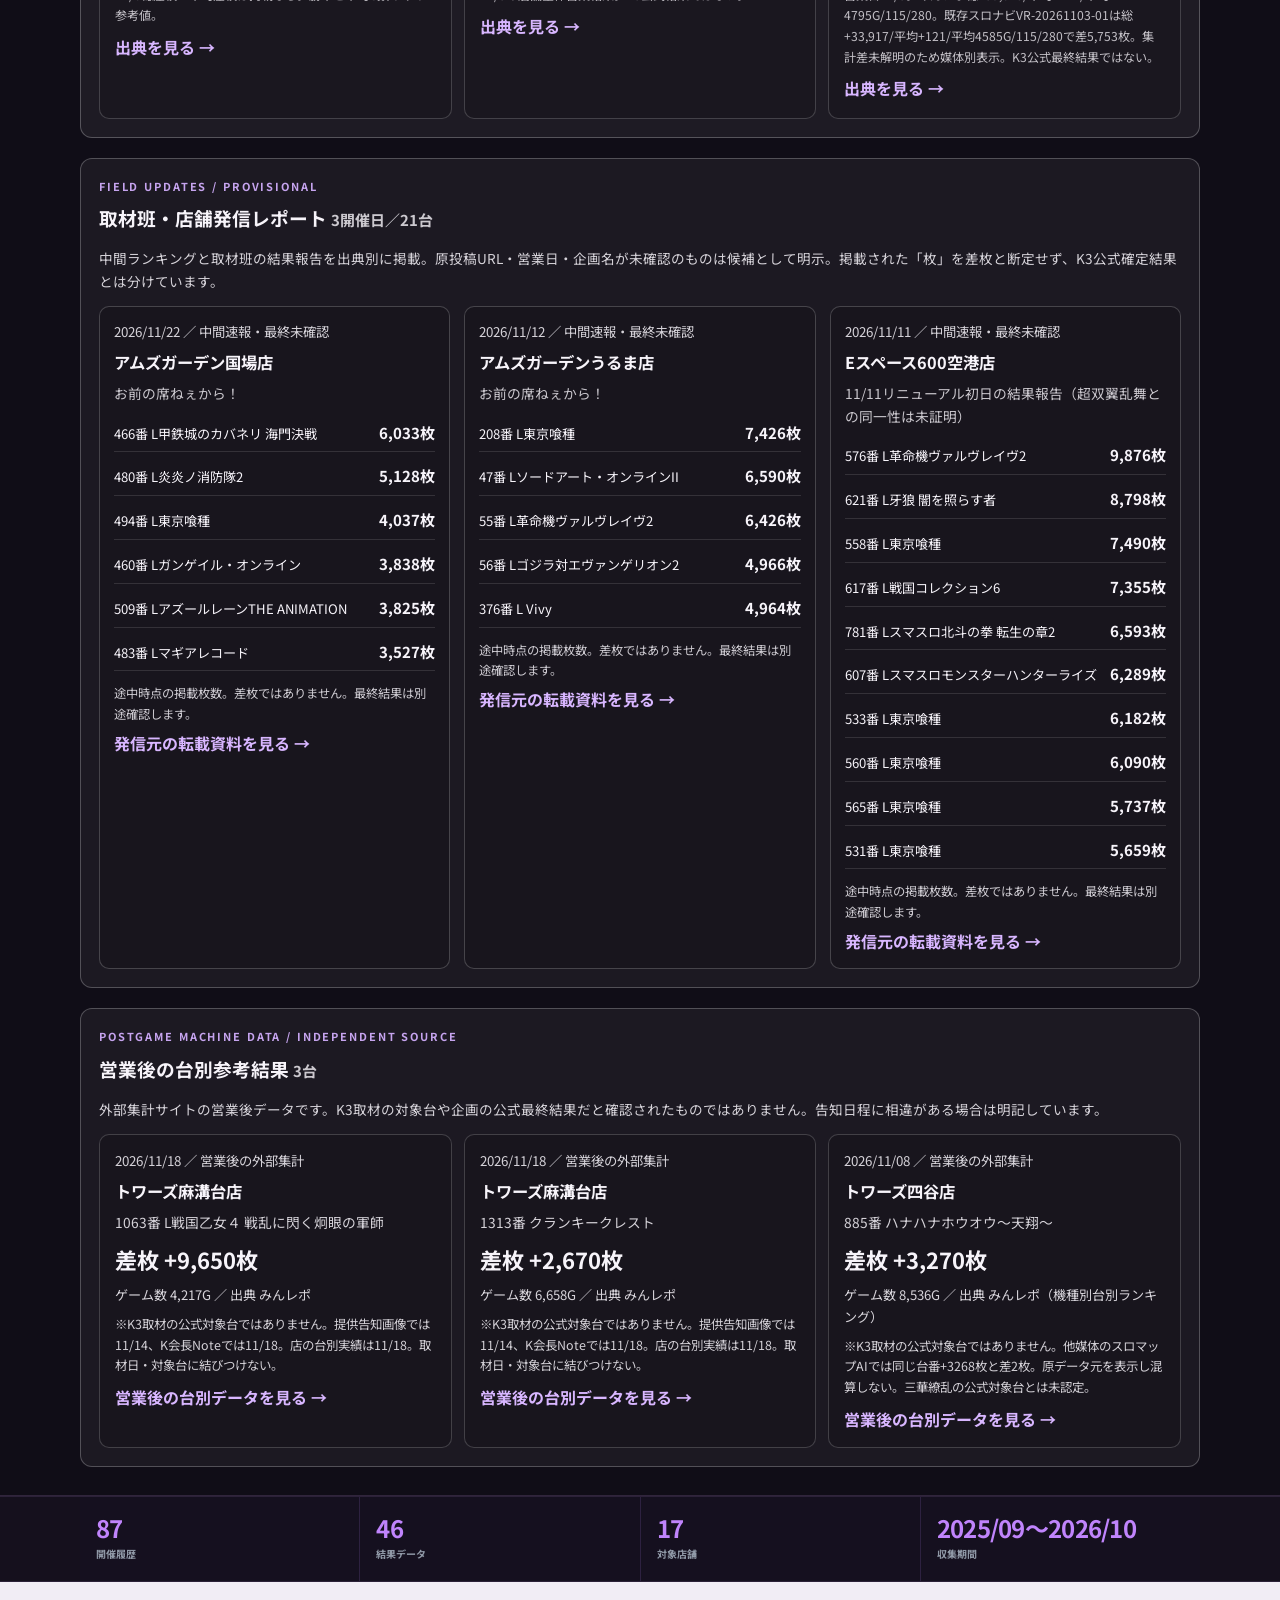
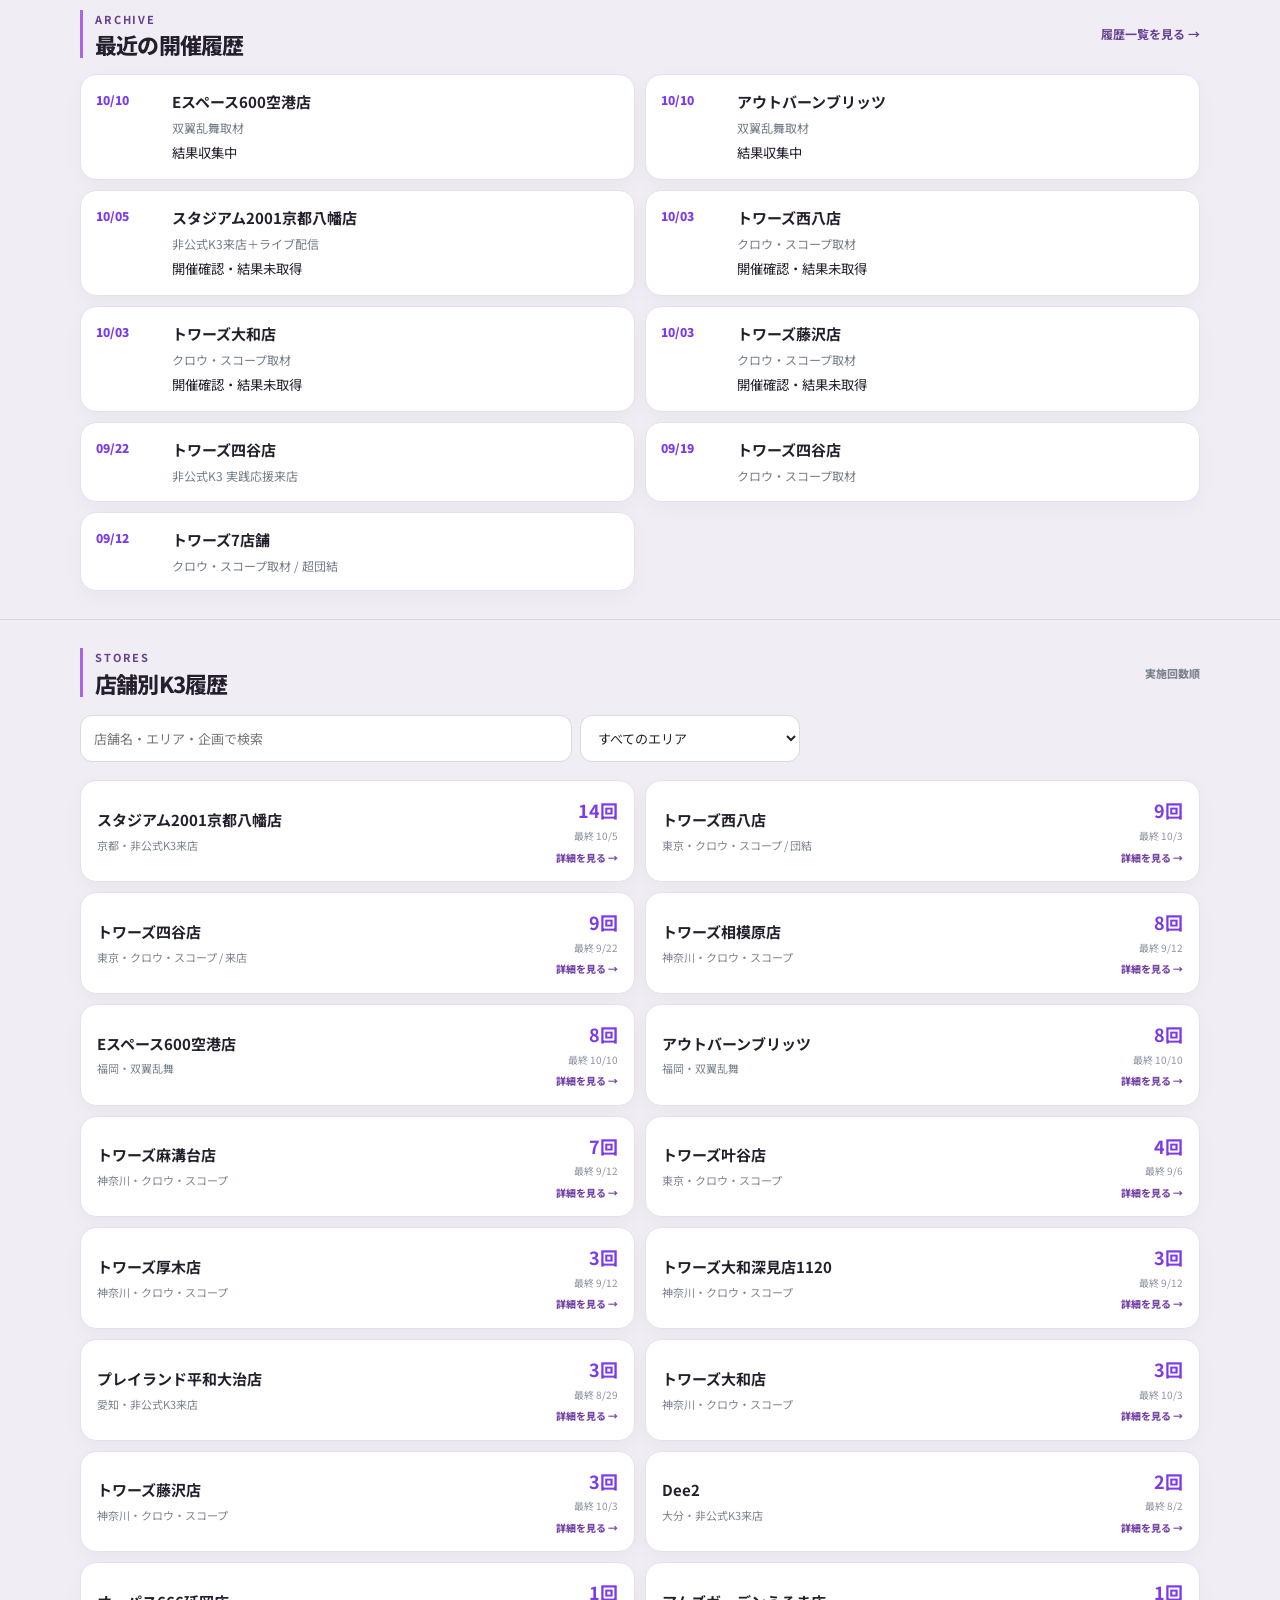
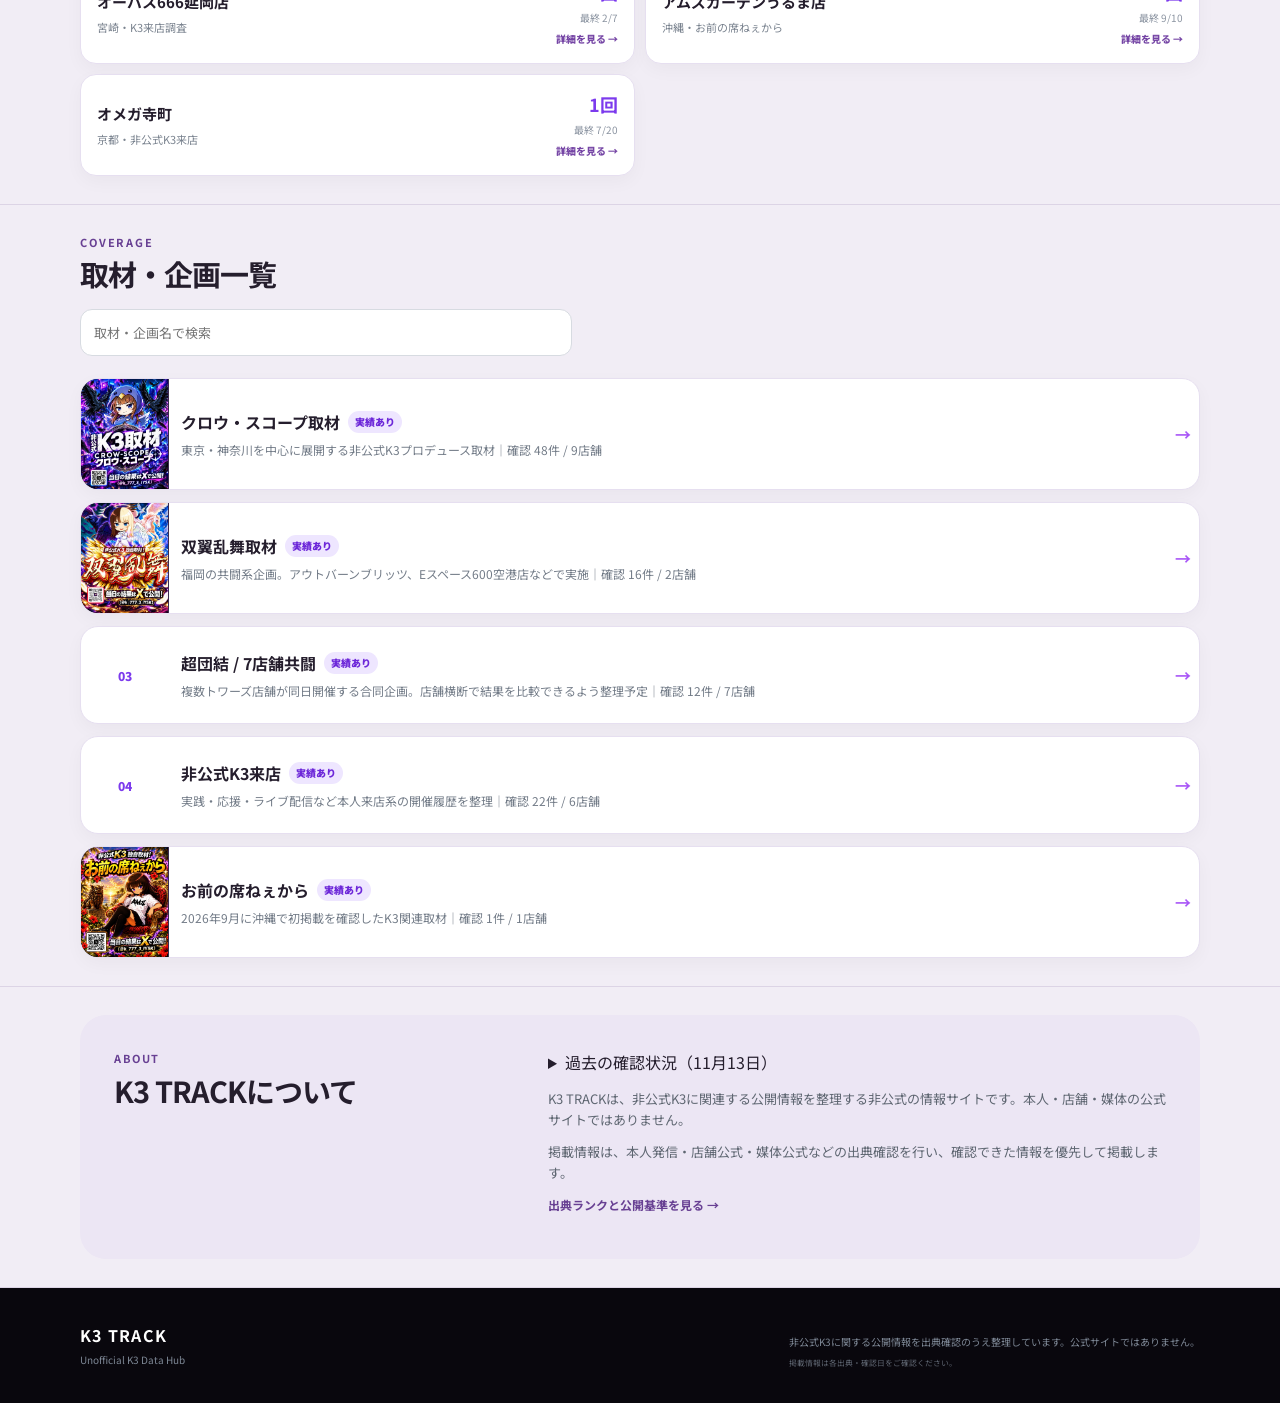
==== commit 30125b86: "ui: distinguish provisional field ranking from K3-source renovation report candidates" ====
--- a/browse.html
+++ b/browse.html
@@ -68,10 +68,10 @@
         <p style="font-size:.86rem;opacity:.85;margin-bottom:14px">開催告知日と同日の外部集計データです。非公式K3取材の公式最終結果・指定対象台の成績ではありません。媒体間の集計差を混ぜず、出典ごとに掲載しています。</p>
         <div id="venueResultsList" style="display:grid;grid-template-columns:repeat(auto-fit,minmax(min(100%,285px),1fr));gap:12px">参考結果を読み込み中です。</div>
       </section>
-      <section id="fieldReportsBlock" aria-label="店舗・取材班の中間ランキング" style="margin-top:20px;padding:18px;border:1px solid rgba(255,255,255,.24);border-radius:12px;background:rgba(255,255,255,.05)">
+      <section id="fieldReportsBlock" aria-label="取材班・店舗発信の中間速報と結果報告候補" style="margin-top:20px;padding:18px;border:1px solid rgba(255,255,255,.24);border-radius:12px;background:rgba(255,255,255,.05)">
         <div class="section-kicker section-kicker--light">FIELD UPDATES / PROVISIONAL</div>
-        <h3 style="margin:8px 0 10px">K3関連取材の中間ランキング <span id="fieldReportsCount" style="font-size:.8em;opacity:.8"></span></h3>
-        <p style="font-size:.85rem;opacity:.85;margin-bottom:14px">取材班・店舗発信の途中速報を掲載。発表時点の枚数であり、閉店後の最終差枚やK3公式確定結果ではありません。</p>
+        <h3 style="margin:8px 0 10px">取材班・店舗発信レポート <span id="fieldReportsCount" style="font-size:.8em;opacity:.8"></span></h3>
+        <p style="font-size:.85rem;opacity:.85;margin-bottom:14px">中間ランキングと取材班の結果報告を出典別に掲載。原投稿URL・営業日・企画名が未確認のものは候補として明示。掲載された「枚」を差枚と断定せず、K3公式確定結果とは分けています。</p>
         <div id="fieldReportsList" style="display:grid;grid-template-columns:repeat(auto-fit,minmax(min(100%,290px),1fr));gap:14px">途中速報を読み込み中です。</div>
       </section>
       <section id="machineResultsBlock" aria-label="営業後の台別参考結果" style="margin-top:20px;padding:18px;border:1px solid rgba(255,255,255,.24);border-radius:12px;background:rgba(255,255,255,.05)">
--- a/styles.css
+++ b/styles.css
@@ -861,3 +861,12 @@
 .k3-detail .detail-visual .k3-detail-pop-caption{margin:0;padding:12px 14px;font-size:12px;color:#ddd0e8;line-height:1.7;border-top:1px solid #4b375f;display:flex;flex-wrap:wrap;align-items:center;justify-content:space-between;gap:6px}
 .k3-detail .k3-detail-pop-caption a{display:inline-flex;align-items:center;min-height:44px;color:#e2caff;text-decoration:underline;text-underline-offset:3px}
 .k3-detail .detail-visual>a{display:block}
+
+/* Editorial hero: original vector illustration, no external image request. */
+.k3-compact .media-hero .k3-hero-art--editorial{width:66%;height:100%;right:0;top:0;opacity:.95}
+.k3-compact .media-hero:before{background:linear-gradient(90deg,#0d0b12 3%,rgba(13,11,18,.97) 28%,rgba(13,11,18,.72) 48%,rgba(13,11,18,.12) 83%),linear-gradient(0deg,#0d0b12 0%,rgba(13,11,18,.85) 17%,transparent 48%)}
+.k3-compact .media-hero__inner>div:first-child{position:relative;min-width:0}
+.k3-compact .media-hero h1{color:#f4f2f7;text-shadow:0 2px 12px rgba(13,11,18,.65)}
+.k3-compact .media-hero .eyebrow{color:#d7bcef;letter-spacing:.13em;line-height:1.6}
+.k3-compact .hero__lead{color:#e4dbe9}
+@media(max-width:720px){.k3-compact .media-hero .k3-hero-art--editorial{width:82%;opacity:.84}.k3-compact .media-hero:before{background:linear-gradient(90deg,#0d0b12 0%,rgba(13,11,18,.96) 22%,rgba(13,11,18,.68) 55%,rgba(13,11,18,.2) 100%),linear-gradient(0deg,#0d0b12 1%,rgba(13,11,18,.83) 21%,transparent 55%)}.k3-compact .media-hero .eyebrow{font-size:9px;letter-spacing:.09em}.k3-compact .media-hero h1{font-size:clamp(25px,7.1vw,40px)}}
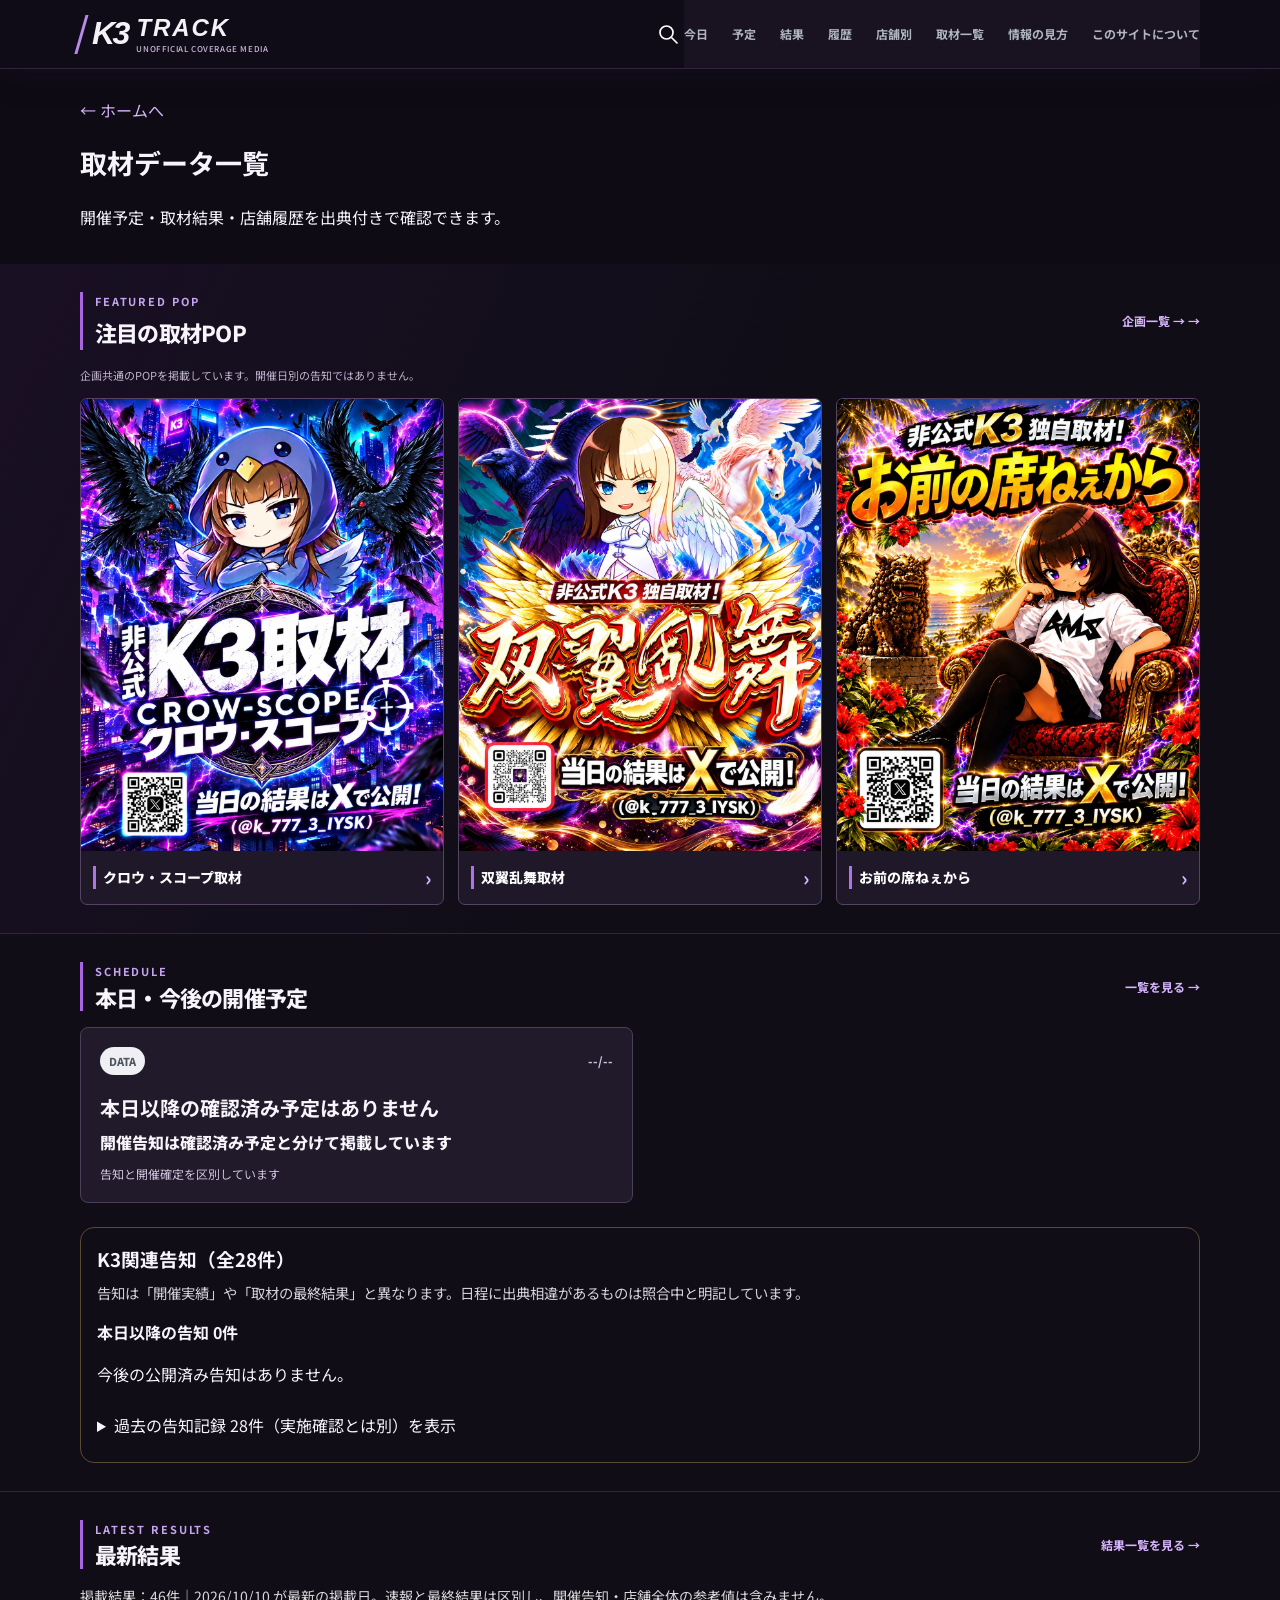
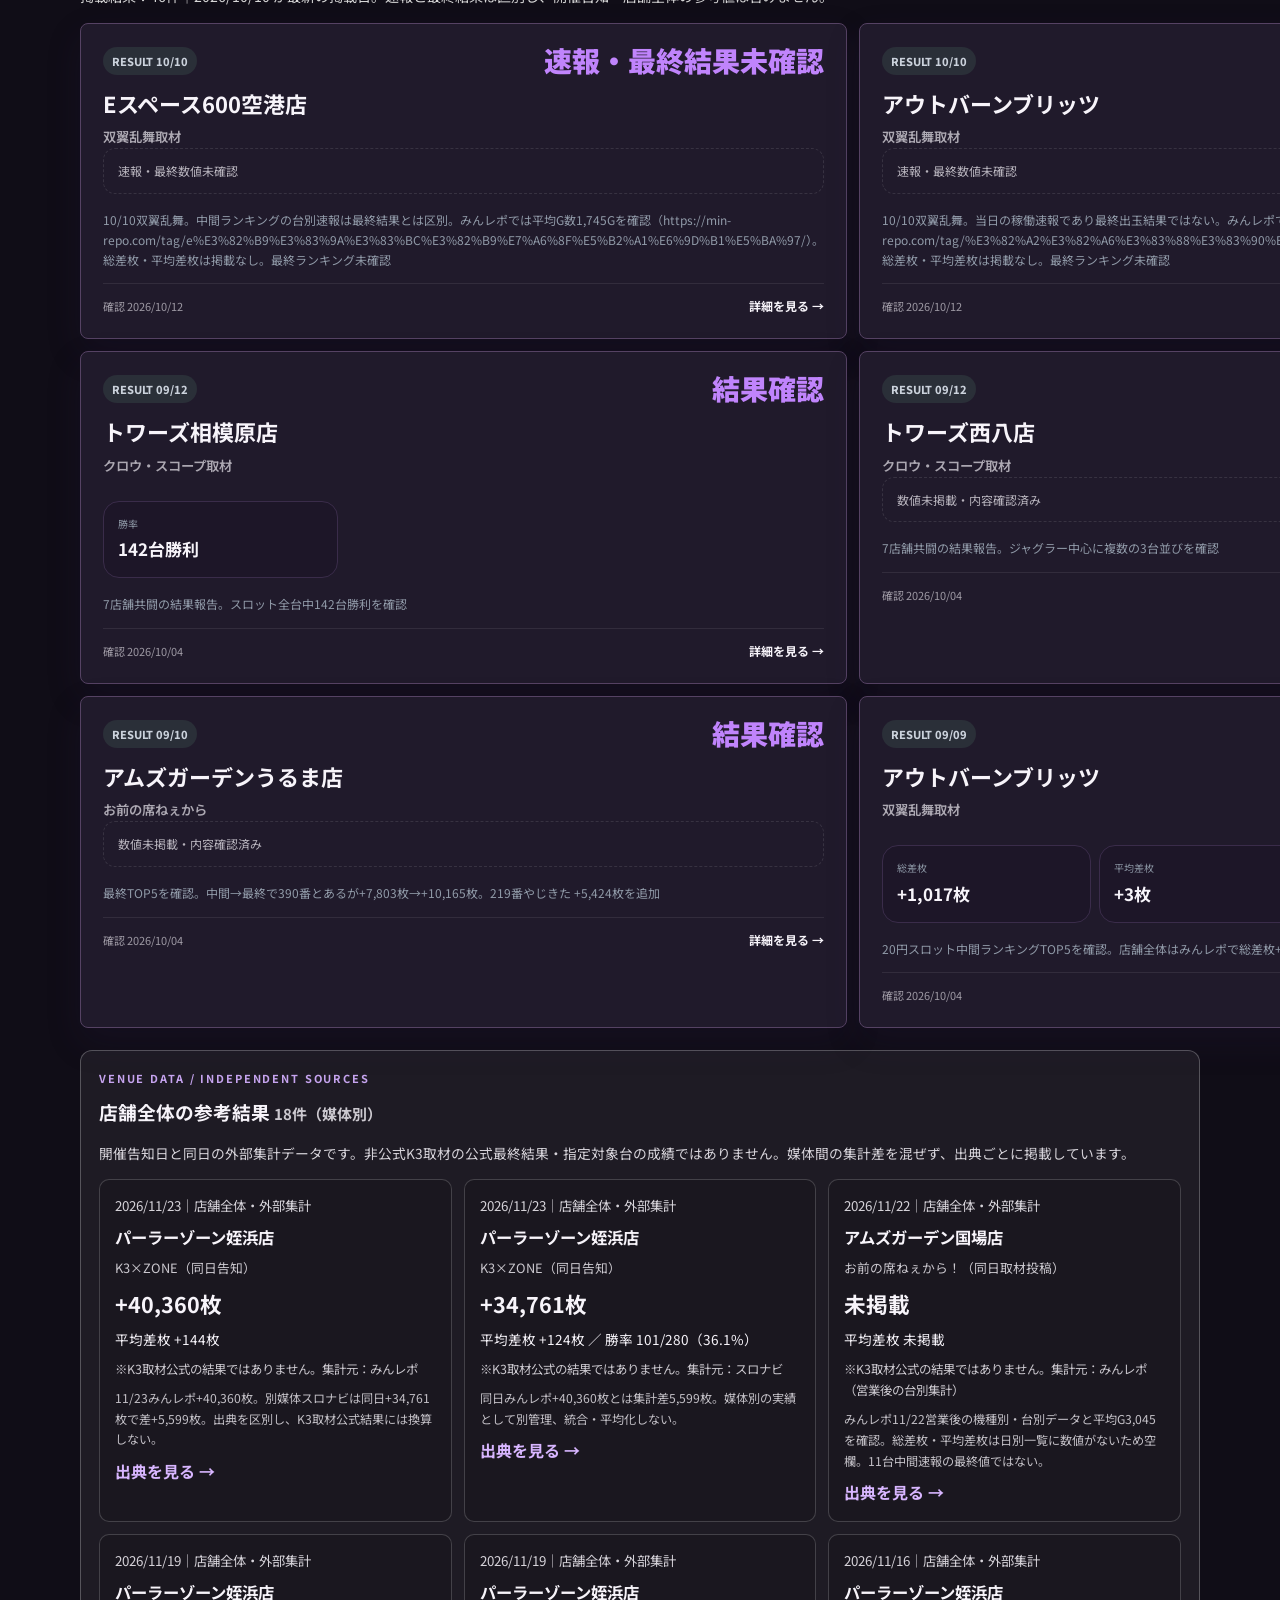
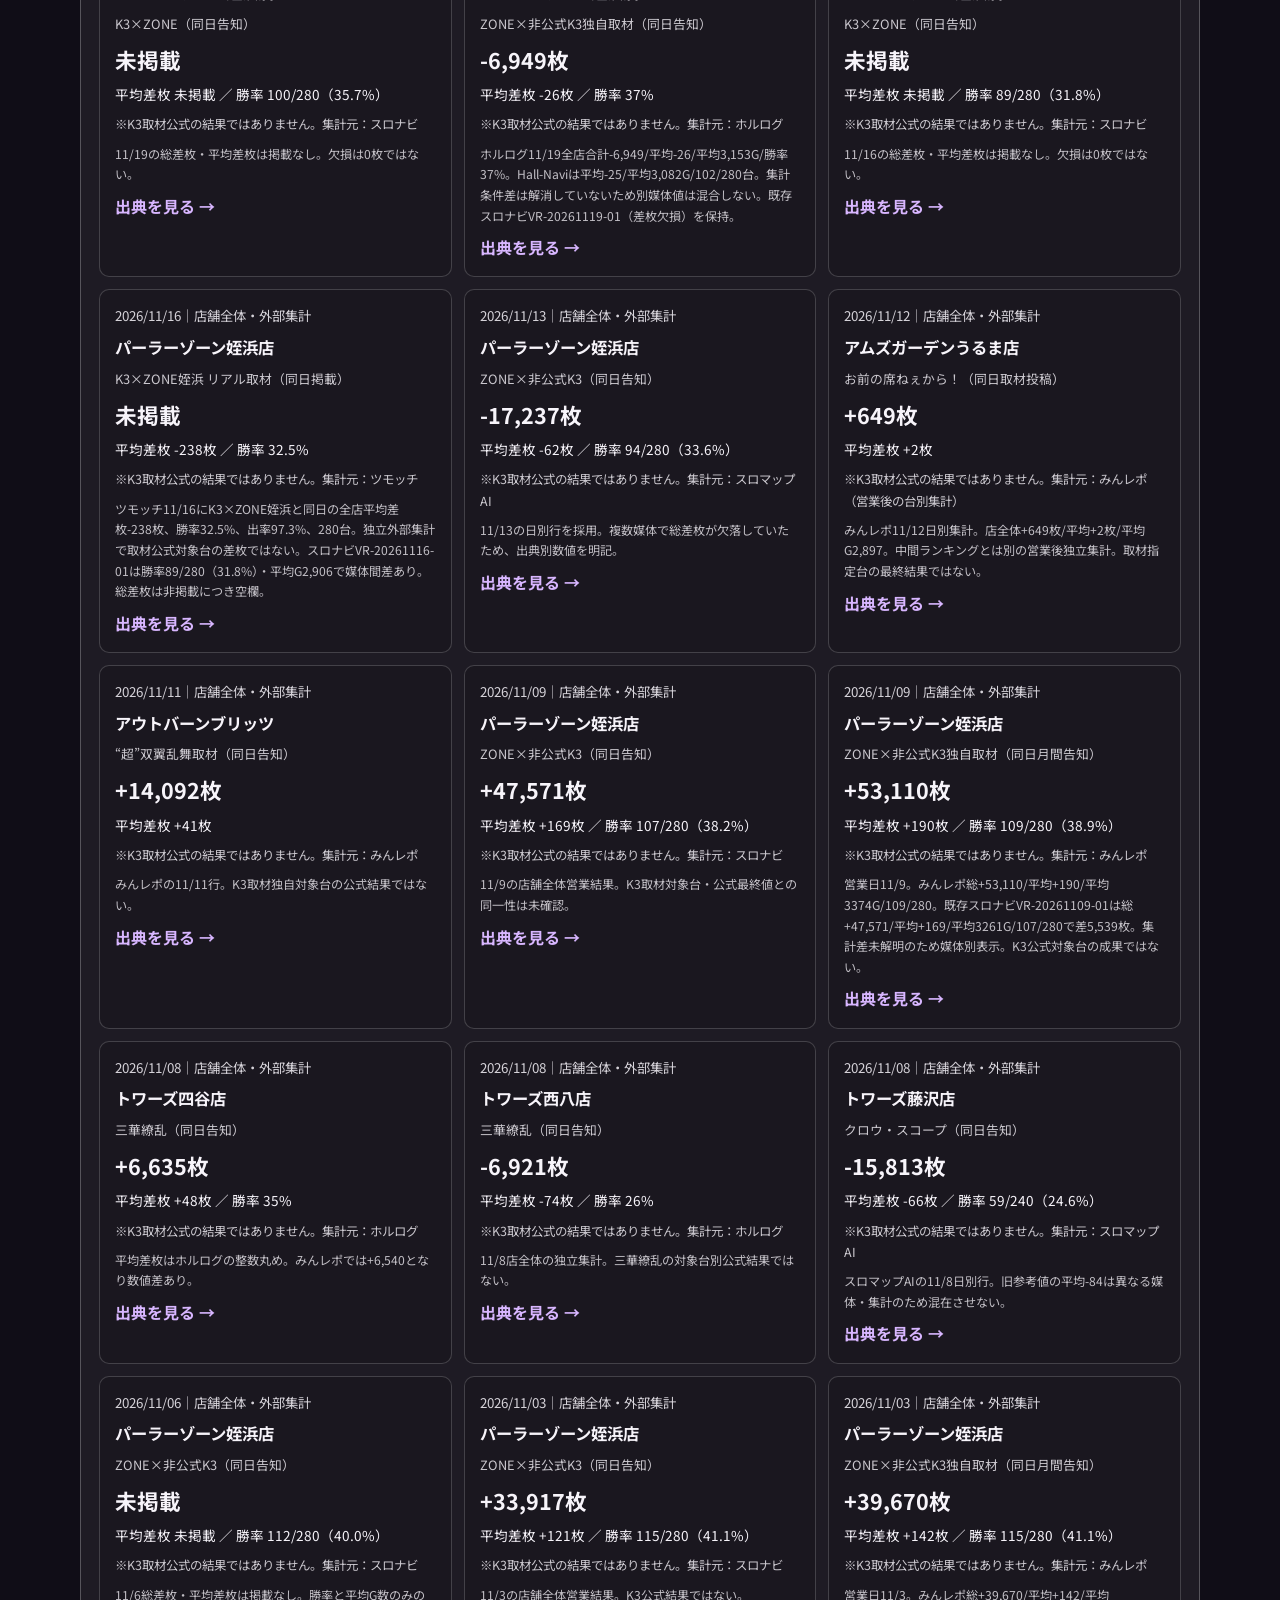
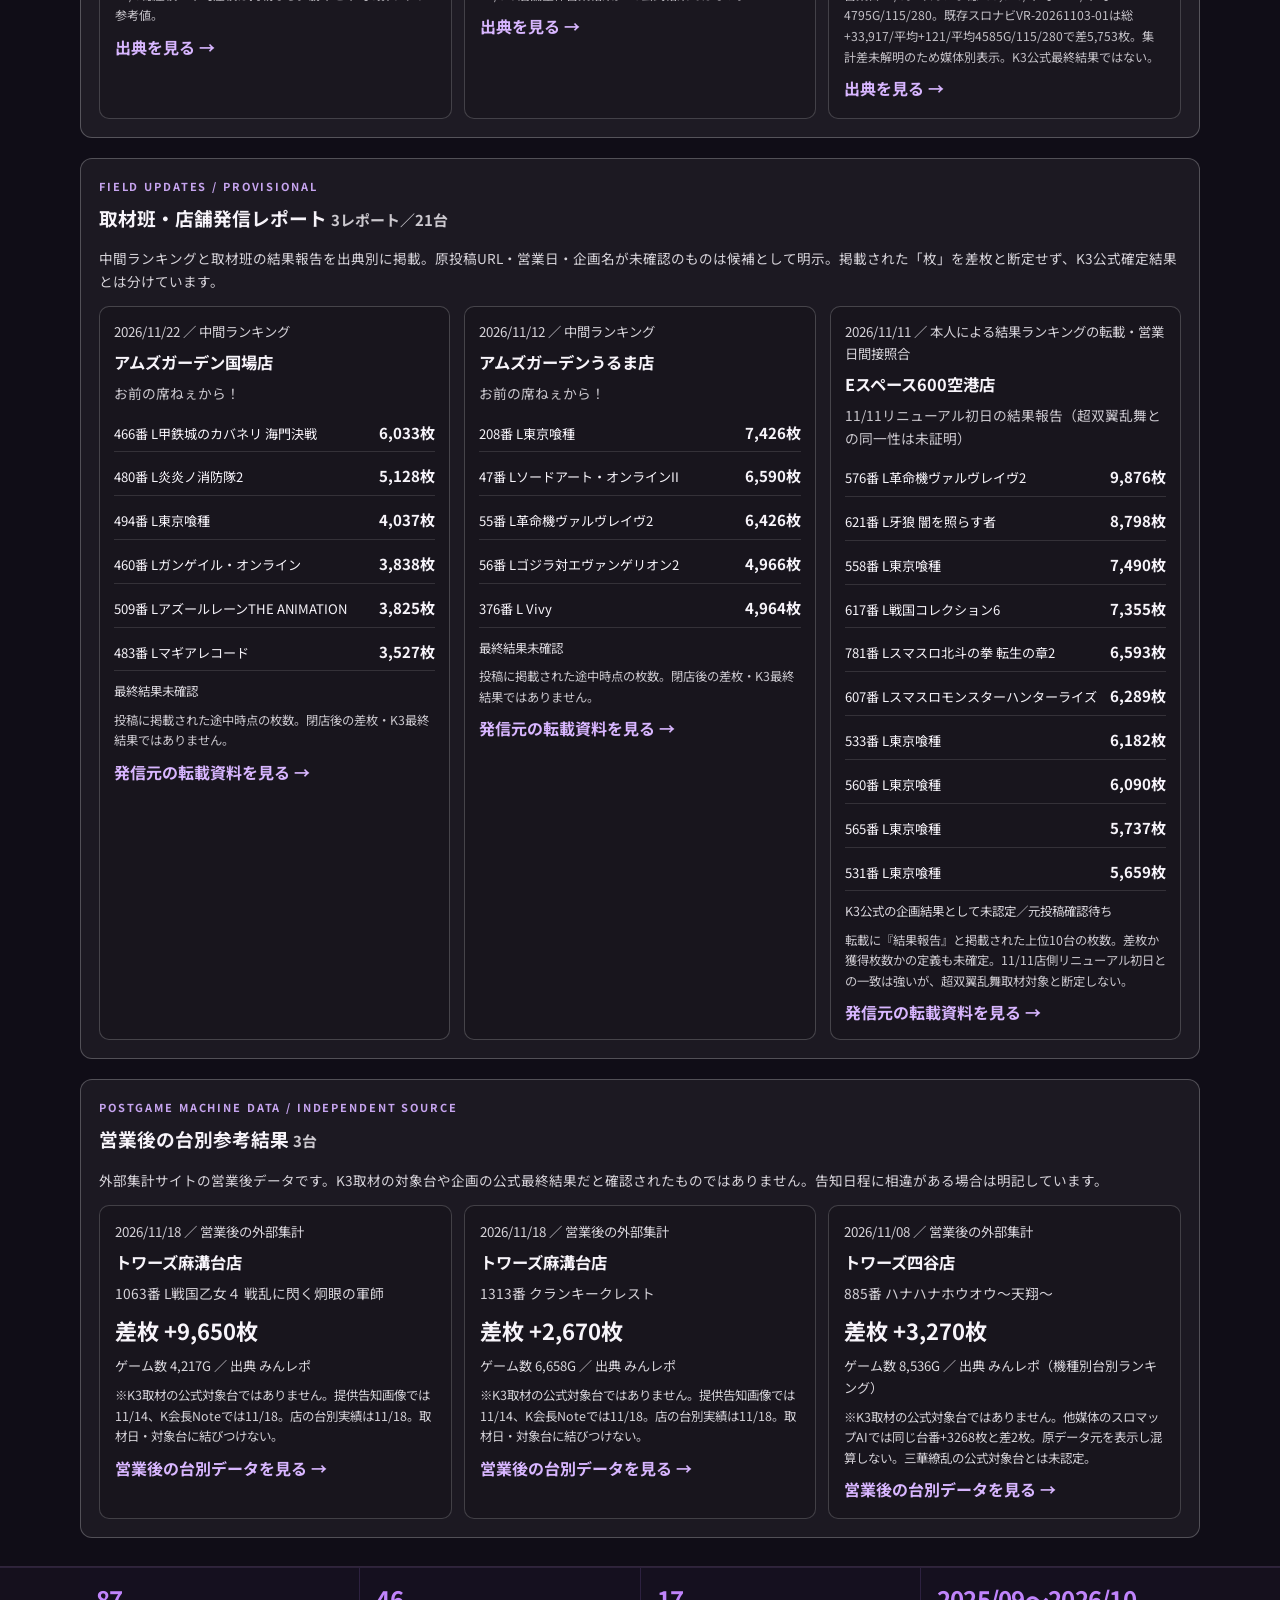
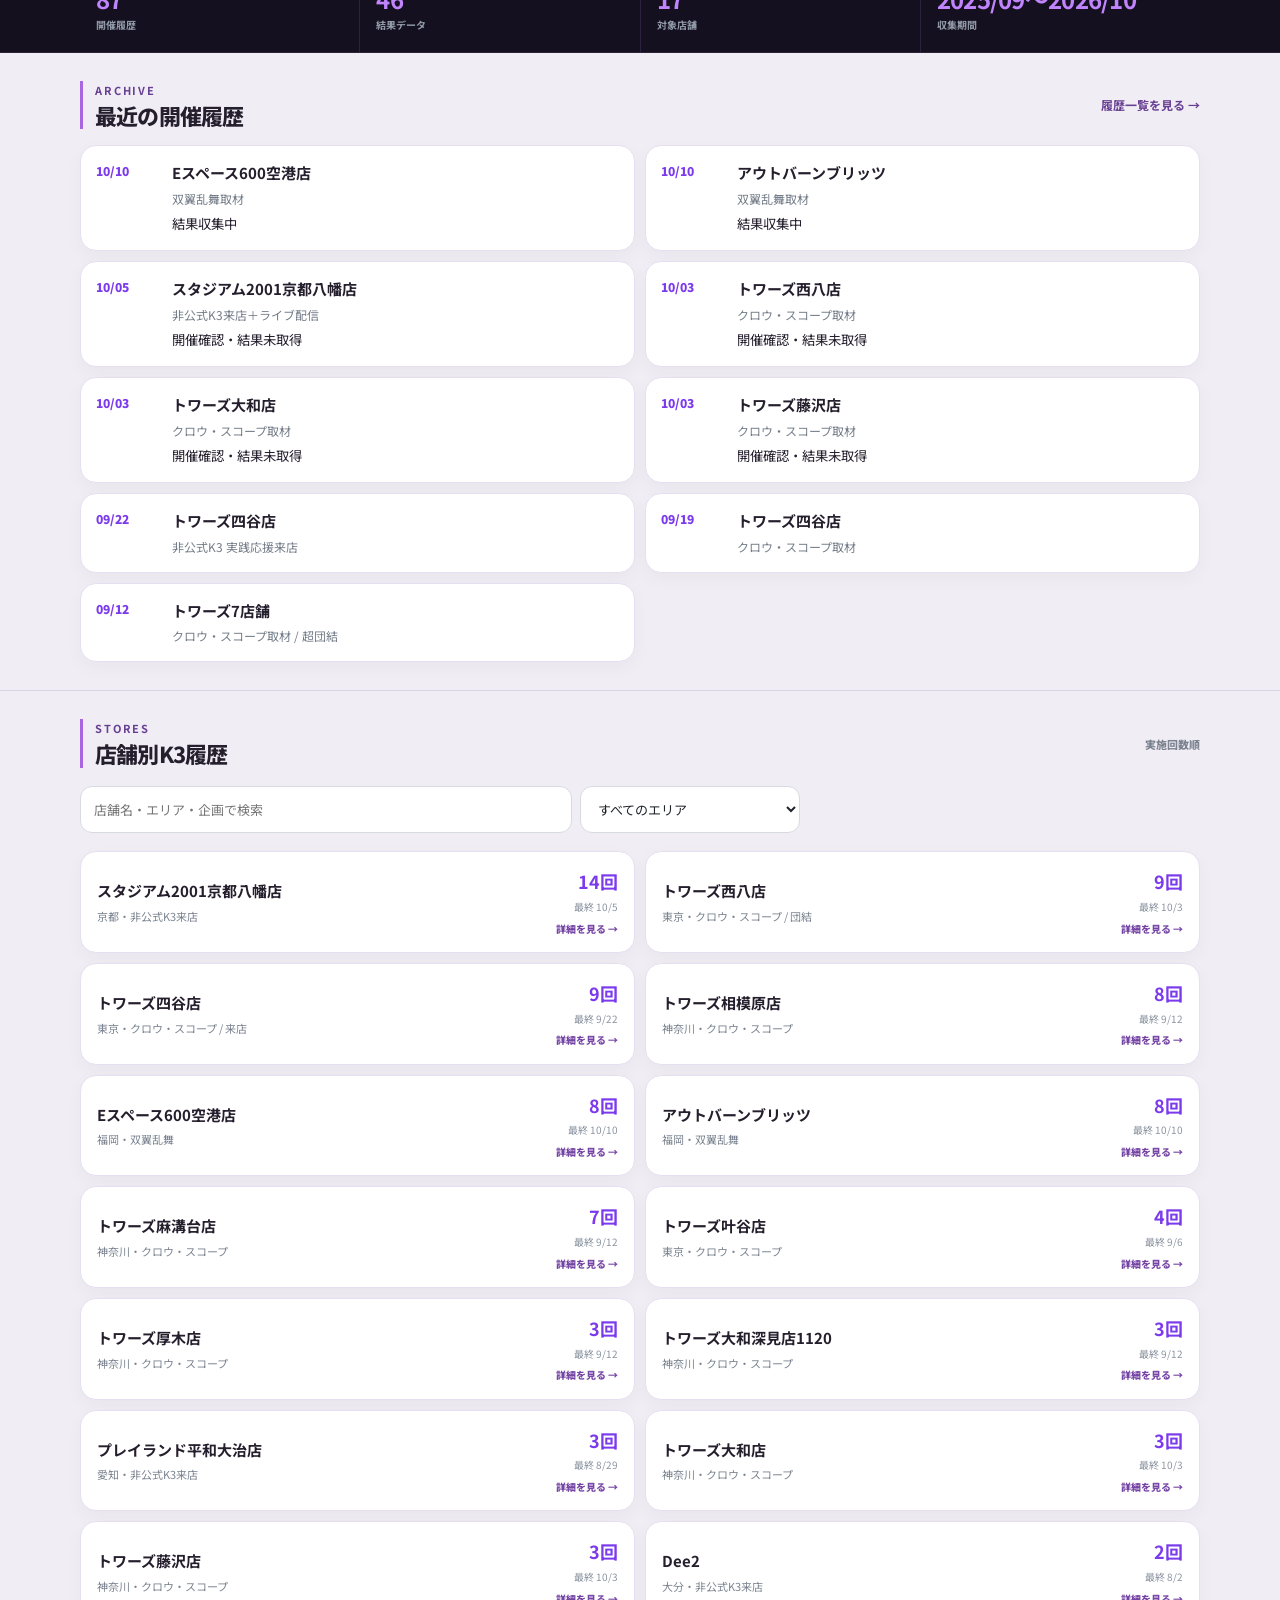
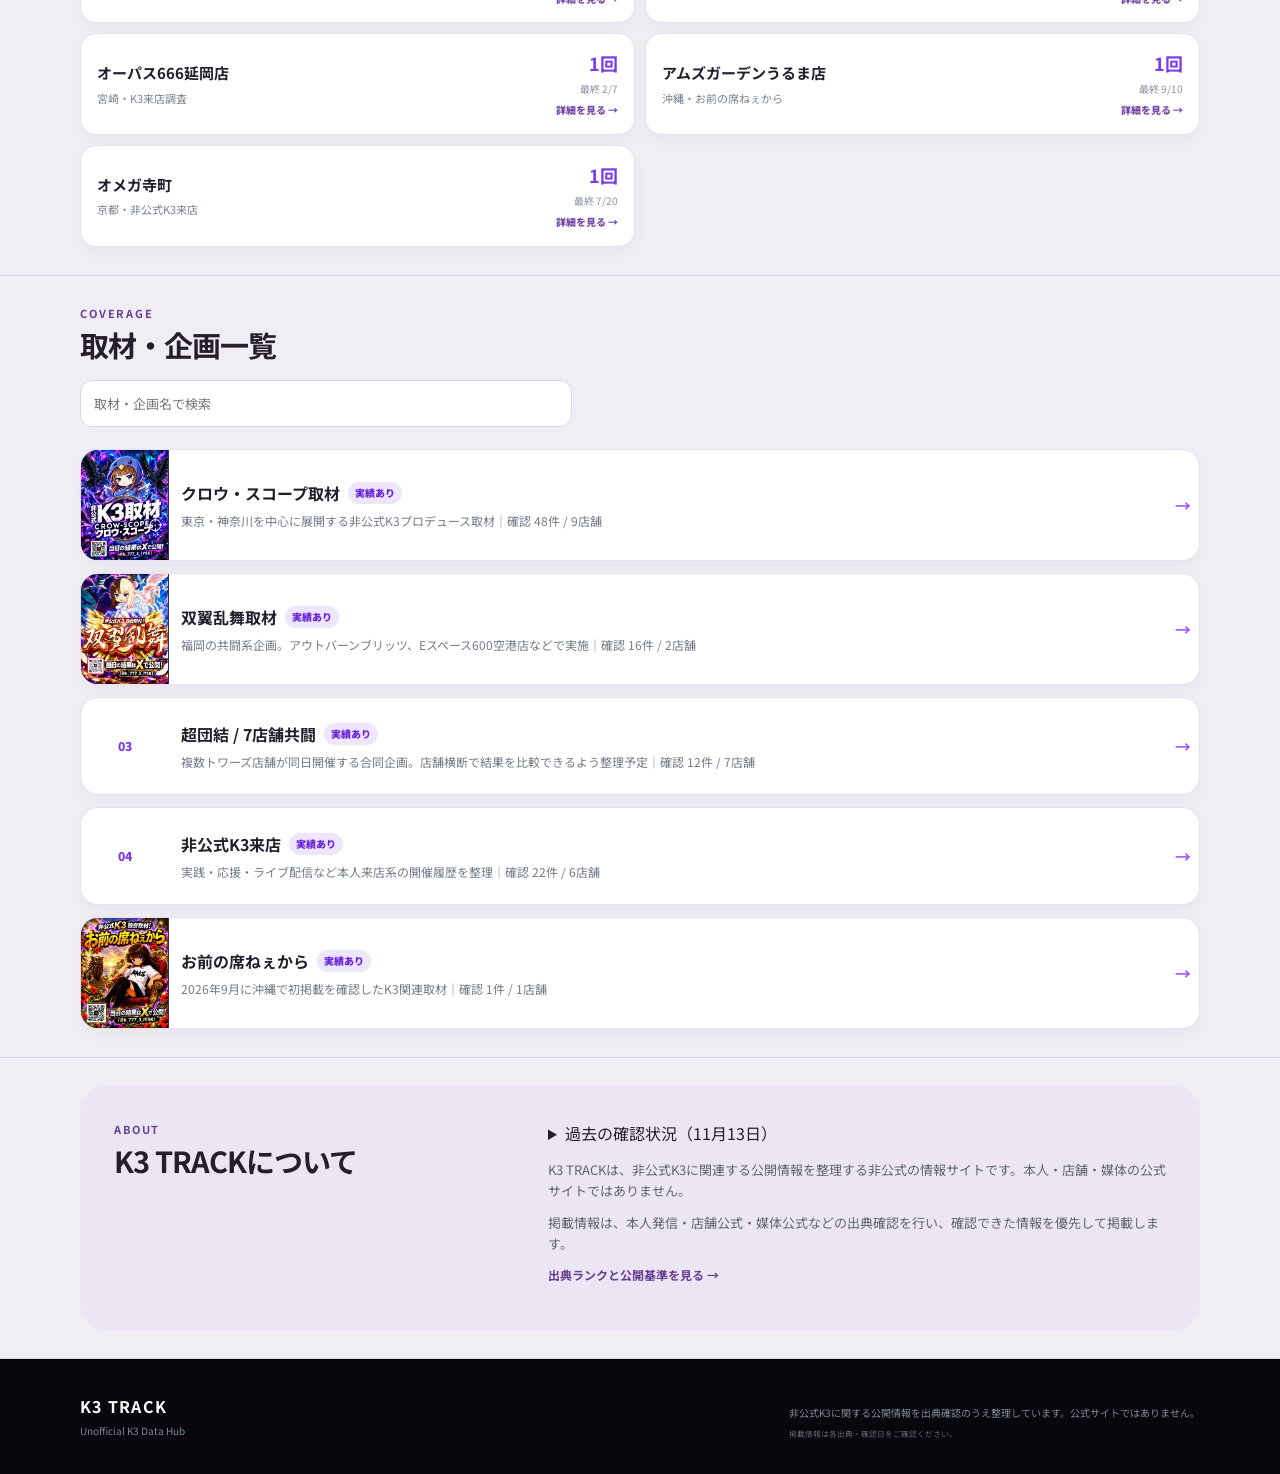
==== commit 309199b9: "Polish consistent wordmark and narrow-screen labels without changing site structure" ====
--- a/browse.html
+++ b/browse.html
@@ -27,7 +27,7 @@
   <link rel="preconnect" href="https://fonts.googleapis.com">
   <link rel="preconnect" href="https://fonts.gstatic.com" crossorigin>
   <link href="https://fonts.googleapis.com/css2?family=Noto+Sans+JP:wght@400;500;600;700;800&display=swap" rel="stylesheet">
-  <link rel="stylesheet" href="./styles.css?v=unified-20261126-5" />
+  <link rel="stylesheet" href="./styles.css?v=brand-polish-20261126-9" />
 </head>
 <body class="k3-sport k3-browse">
   <header class="topbar">
--- a/styles.css
+++ b/styles.css
@@ -870,3 +870,45 @@
 .k3-compact .media-hero .eyebrow{color:#d7bcef;letter-spacing:.13em;line-height:1.6}
 .k3-compact .hero__lead{color:#e4dbe9}
 @media(max-width:720px){.k3-compact .media-hero .k3-hero-art--editorial{width:82%;opacity:.84}.k3-compact .media-hero:before{background:linear-gradient(90deg,#0d0b12 0%,rgba(13,11,18,.96) 22%,rgba(13,11,18,.68) 55%,rgba(13,11,18,.2) 100%),linear-gradient(0deg,#0d0b12 1%,rgba(13,11,18,.83) 21%,transparent 55%)}.k3-compact .media-hero .eyebrow{font-size:9px;letter-spacing:.09em}.k3-compact .media-hero h1{font-size:clamp(25px,7.1vw,40px)}}
+
+/* Brand and narrow-screen accessibility polish. No layout or data model change. */
+.k3-sport .brand{flex:0 1 auto;min-width:0;gap:9px;padding-left:12px}
+.k3-sport .brand:before{width:3px;background:#b58be4;transform:skew(-16deg)}
+.k3-sport .brand__mark{font-family:Arial,system-ui,sans-serif;font-weight:900;font-style:italic;letter-spacing:-.085em;line-height:1.05;color:#f4f2f7}
+.k3-sport .brand__text{min-width:0}
+.k3-sport .brand__text strong{font-family:Arial,system-ui,sans-serif;font-weight:700;letter-spacing:.08em;line-height:1.05;color:#f4f2f7}
+.k3-sport .brand__text small{font-weight:500;letter-spacing:.075em;color:#cbb8dc}
+.k3-sport .k3-head-actions{flex:none}
+.k3-sport .bottom-nav{box-shadow:none;padding-bottom:calc(5px + env(safe-area-inset-bottom,0px))}
+.k3-sport .bottom-nav a{min-width:0;border-radius:0;line-height:1.3;border-bottom:2px solid transparent}
+.k3-sport .bottom-nav a.is-active{border-bottom-color:#9660dc}
+.k3-sport .bottom-nav a.is-active::before{display:none}
+.k3-compact .hero-panel a{min-width:0}
+.k3-compact .hero-panel a>span{white-space:normal;overflow-wrap:anywhere;text-align:center}
+.k3-compact .hero-panel a small{line-height:1.25}
+.k3-compact .k3-pop-name span{min-width:0;line-height:1.4}
+.k3-compact .k3-pop-name b{flex:none}
+.k3-compact .finder-search{min-width:0}
+.k3-compact .finder-search input{min-width:0}
+.k3-compact .k3-today-row b{color:#cfb8ed}
+@media(max-width:720px){
+ body.k3-sport{padding-bottom:calc(76px + env(safe-area-inset-bottom,0px))}
+ .k3-compact .hero-panel a>span{font-size:12px}
+ .k3-compact .hero-panel a small{font-size:8px}
+ .k3-compact .k3-pop-name{font-size:12px}
+ .k3-compact .k3-gallery-note{font-size:11px}
+ .k3-compact .k3-today-row{grid-template-columns:auto minmax(0,1fr) auto;gap:5px 8px}
+ .k3-compact .k3-today-row .k3-row-status{grid-column:1;grid-row:1}
+ .k3-compact .k3-today-row time{grid-column:1;grid-row:2;font-size:11px;color:#c6b8d2}
+ .k3-compact .k3-today-row .k3-row-copy{grid-column:2;grid-row:1/span 2}
+ .k3-compact .k3-today-row b{grid-column:3;grid-row:1/span 2}
+}
+@media(max-width:359px){
+ .k3-sport .brand{gap:6px;padding-left:8px}
+ .k3-sport .brand__mark{font-size:25px}
+ .k3-sport .brand__text strong{font-size:18px}
+ .k3-sport .brand__text small{font-size:6.5px;letter-spacing:0}
+ .k3-sport .k3-head-actions{gap:0}
+ .k3-compact .hero-panel a>span{font-size:11px}
+ .k3-compact .hero-panel a small{font-size:7px}
+}
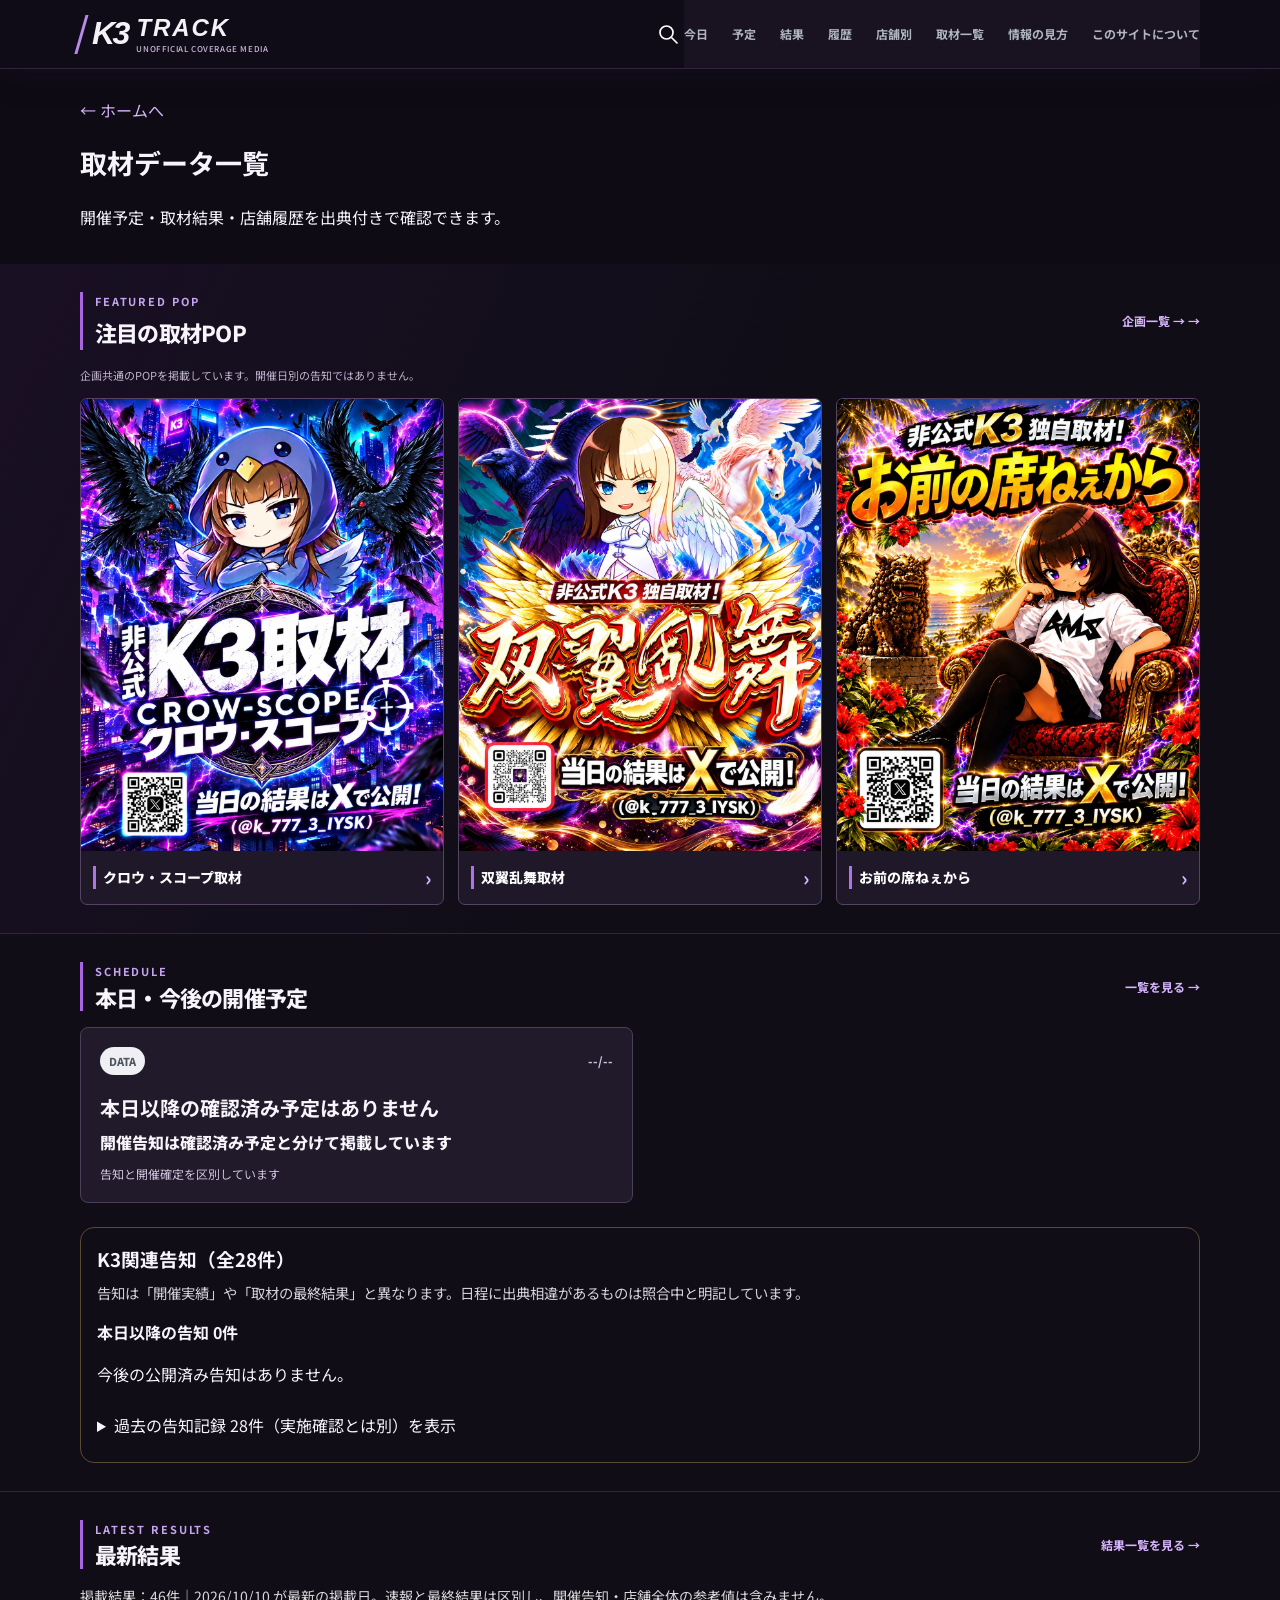
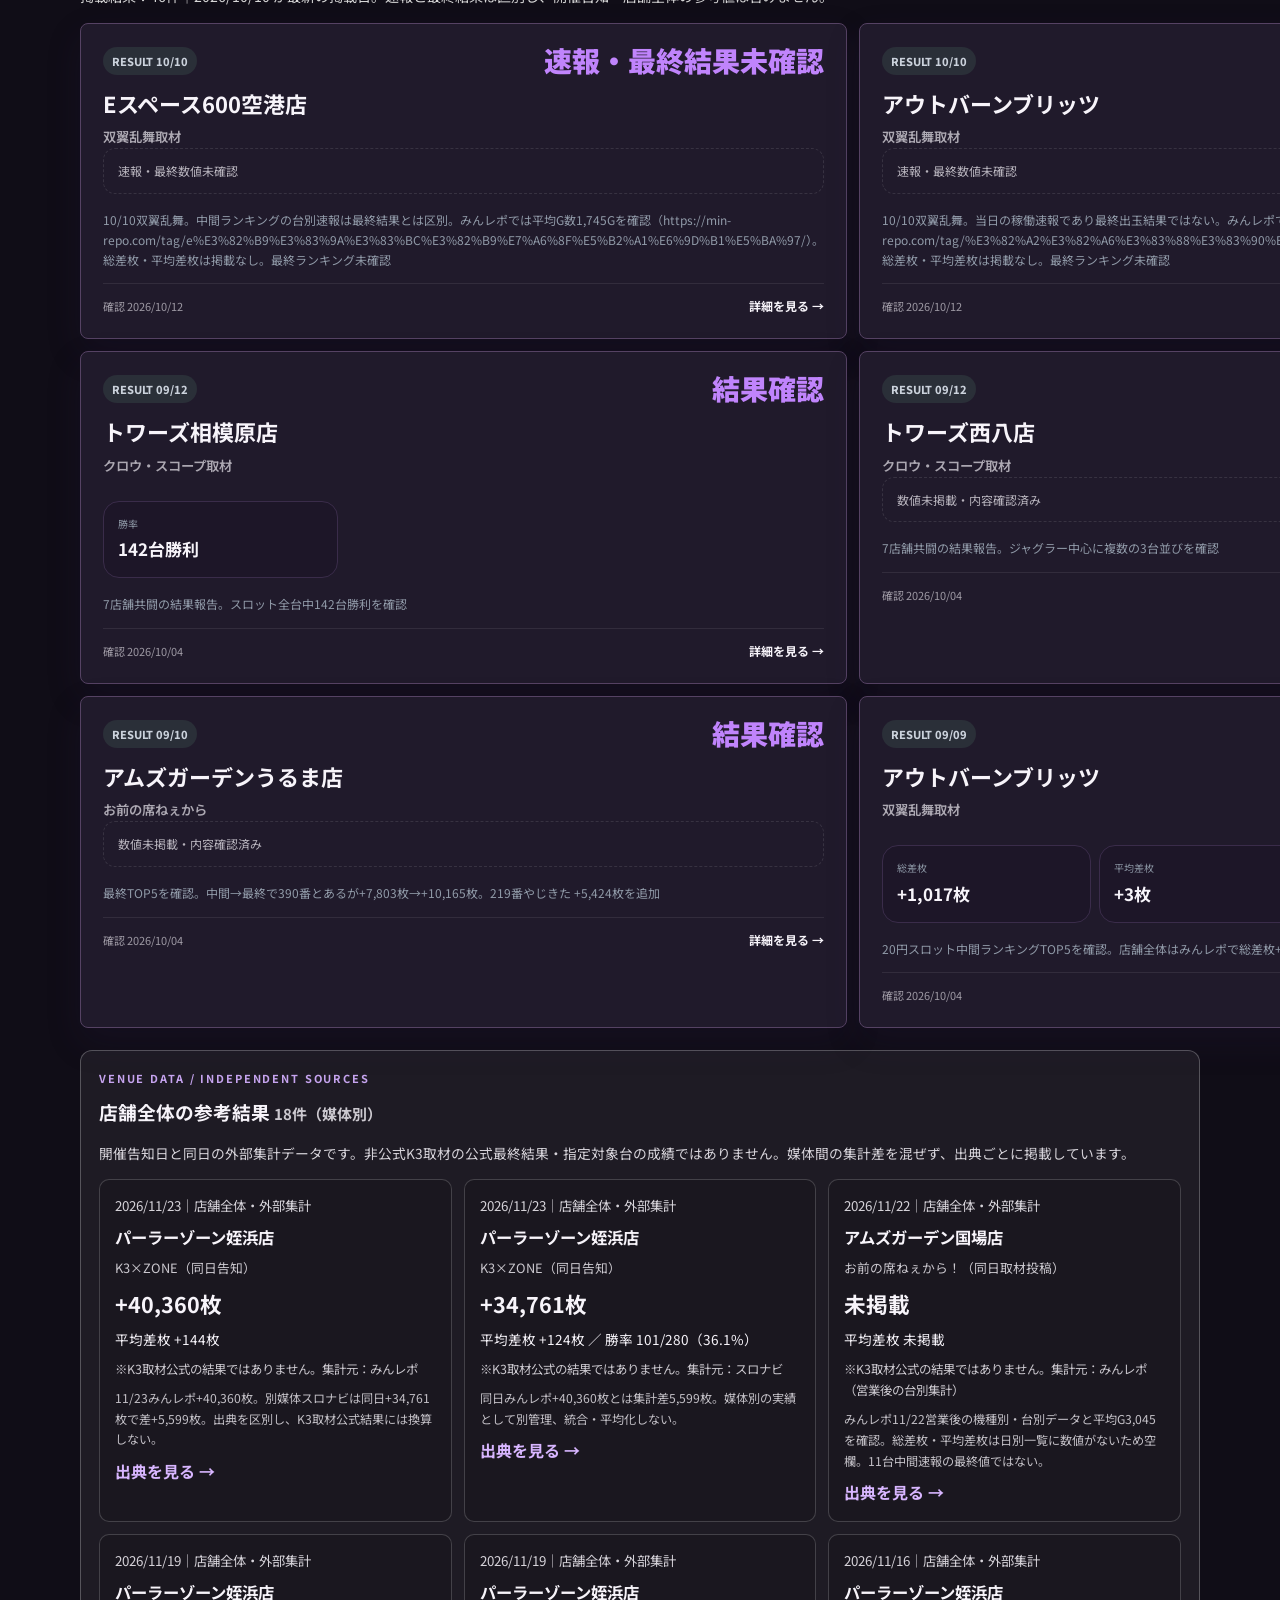
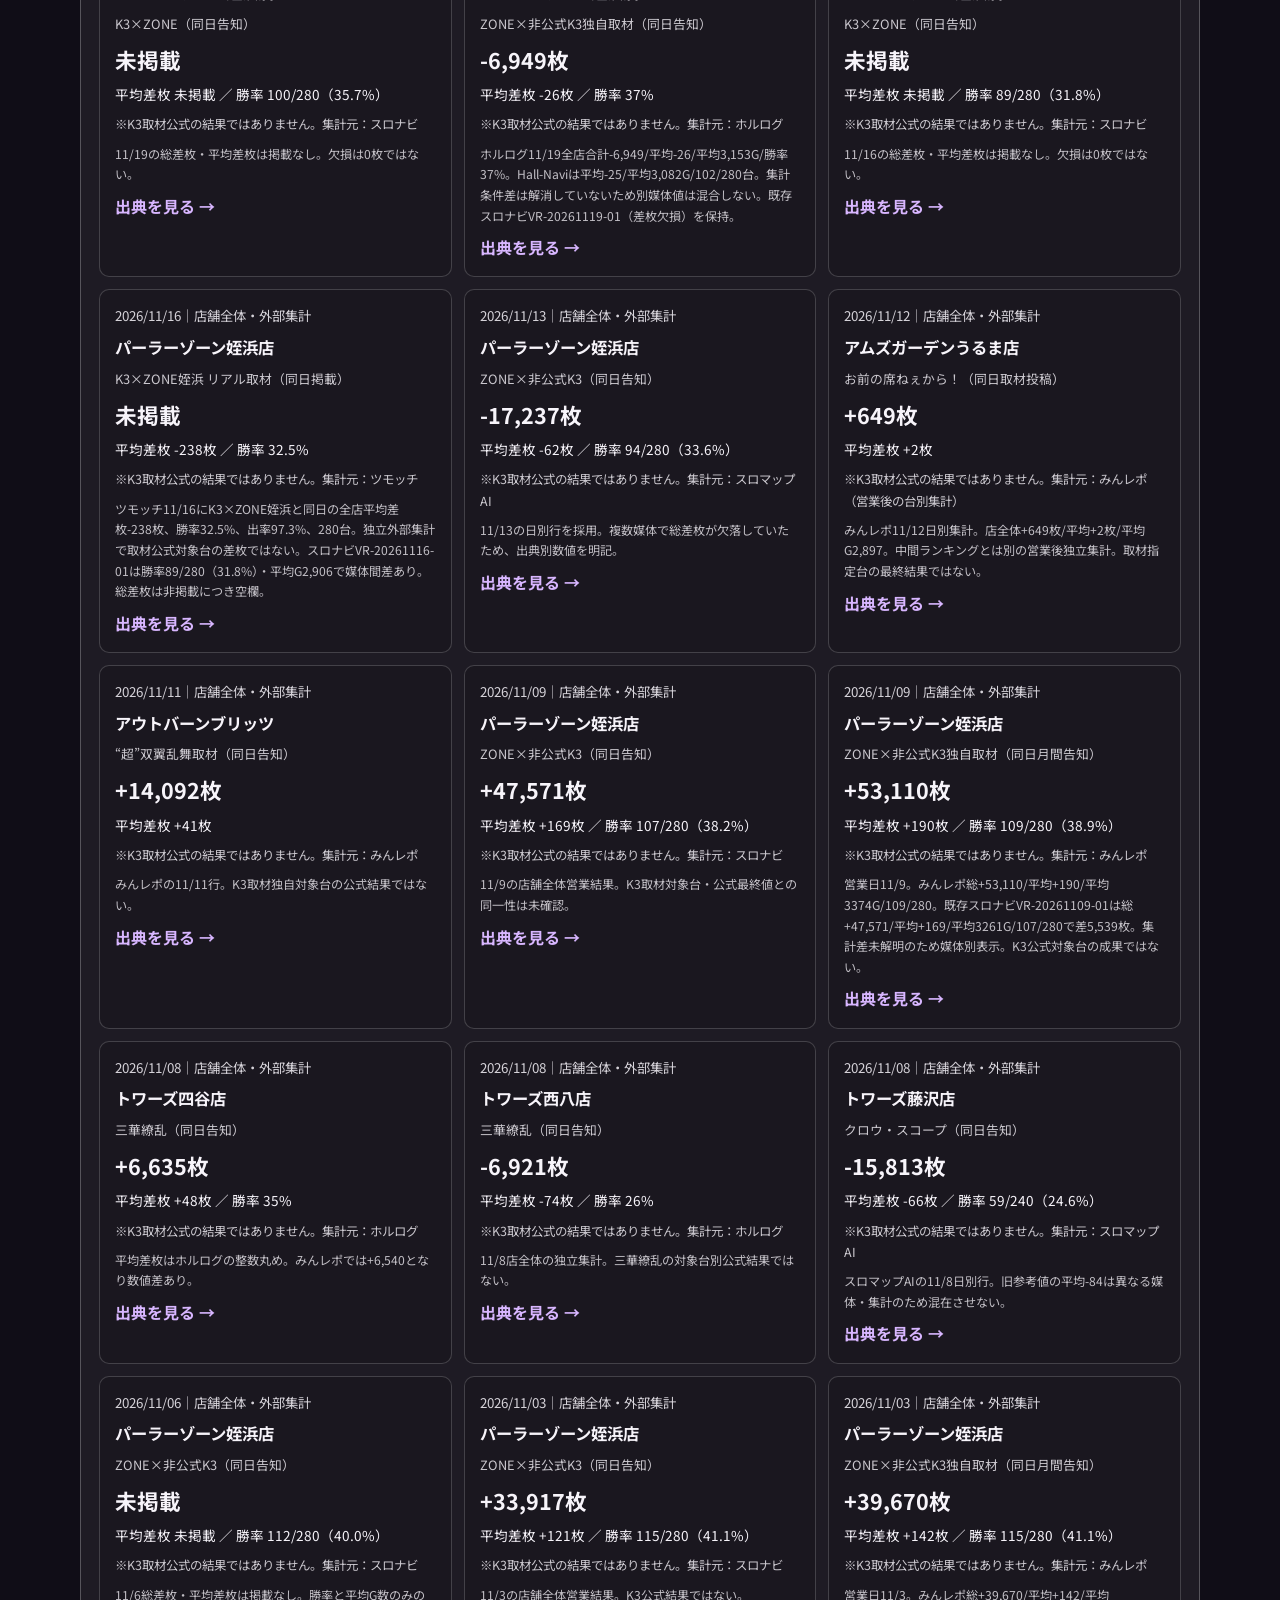
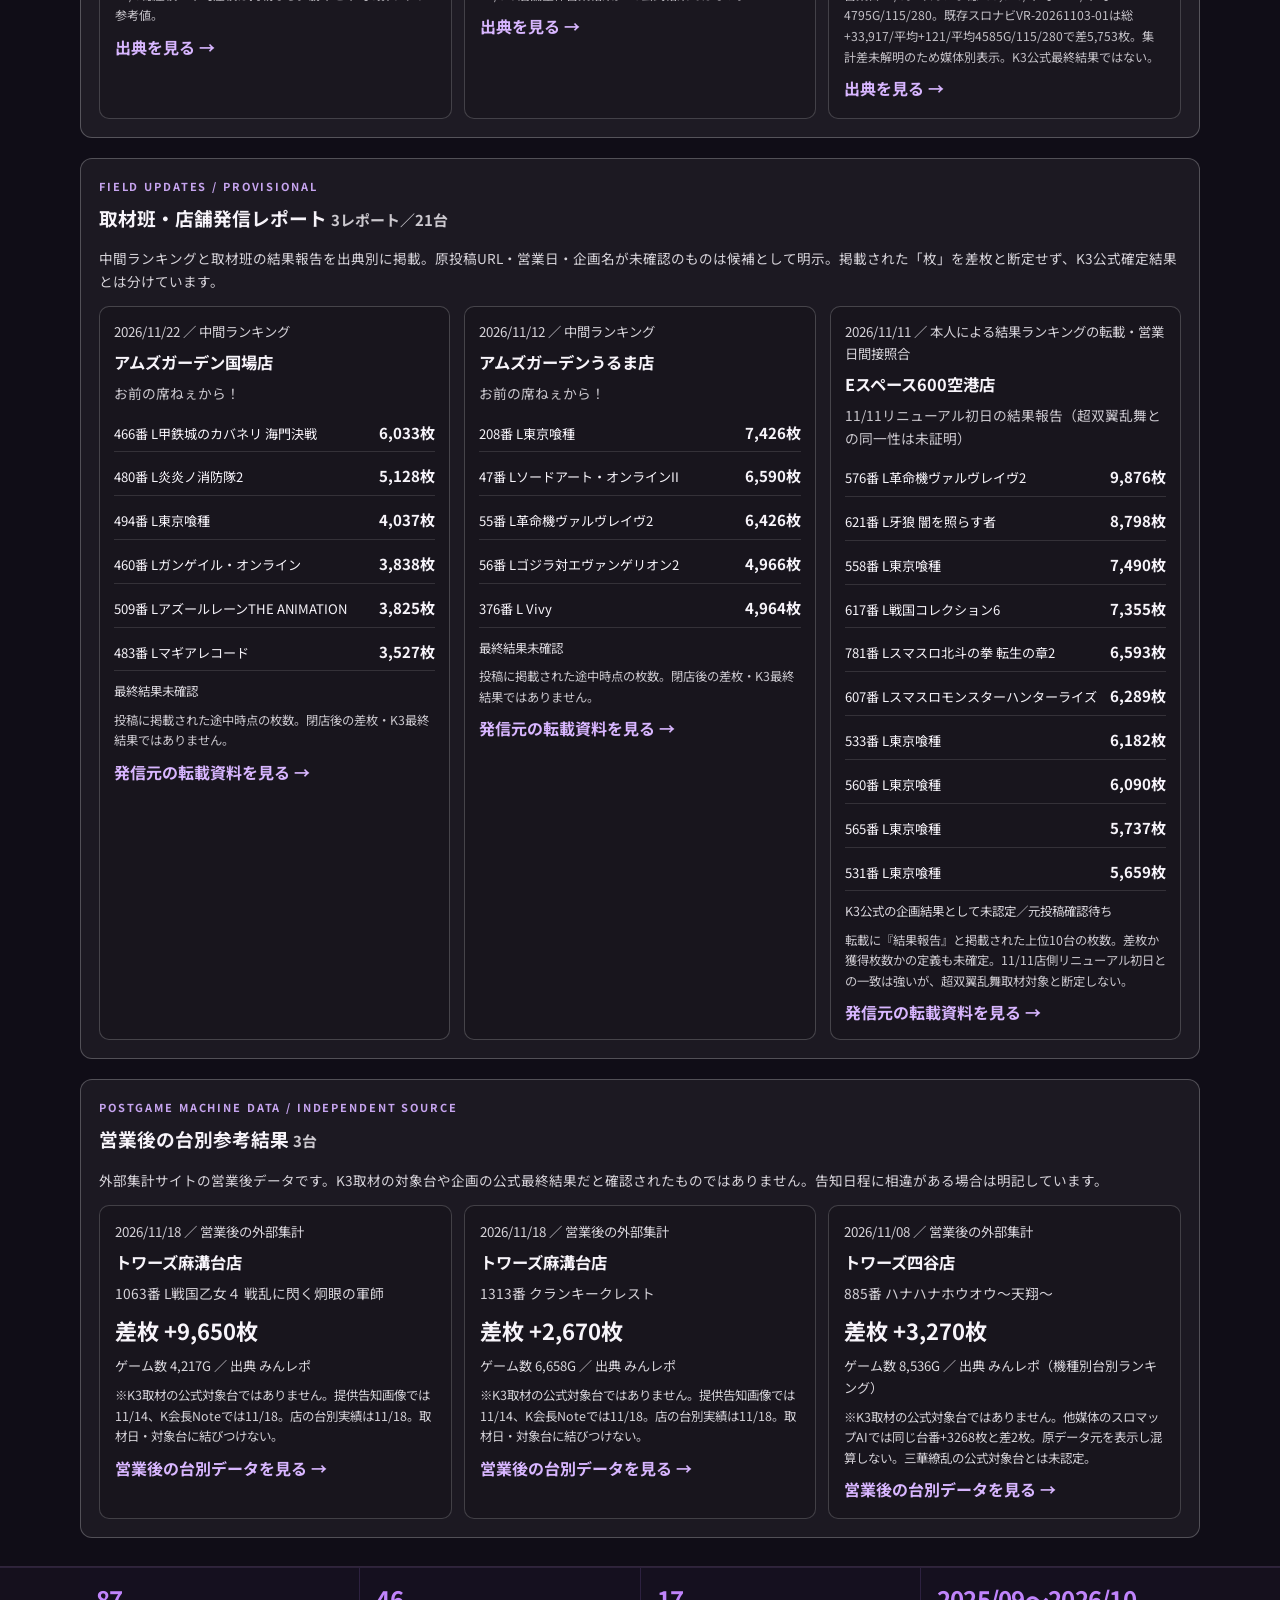
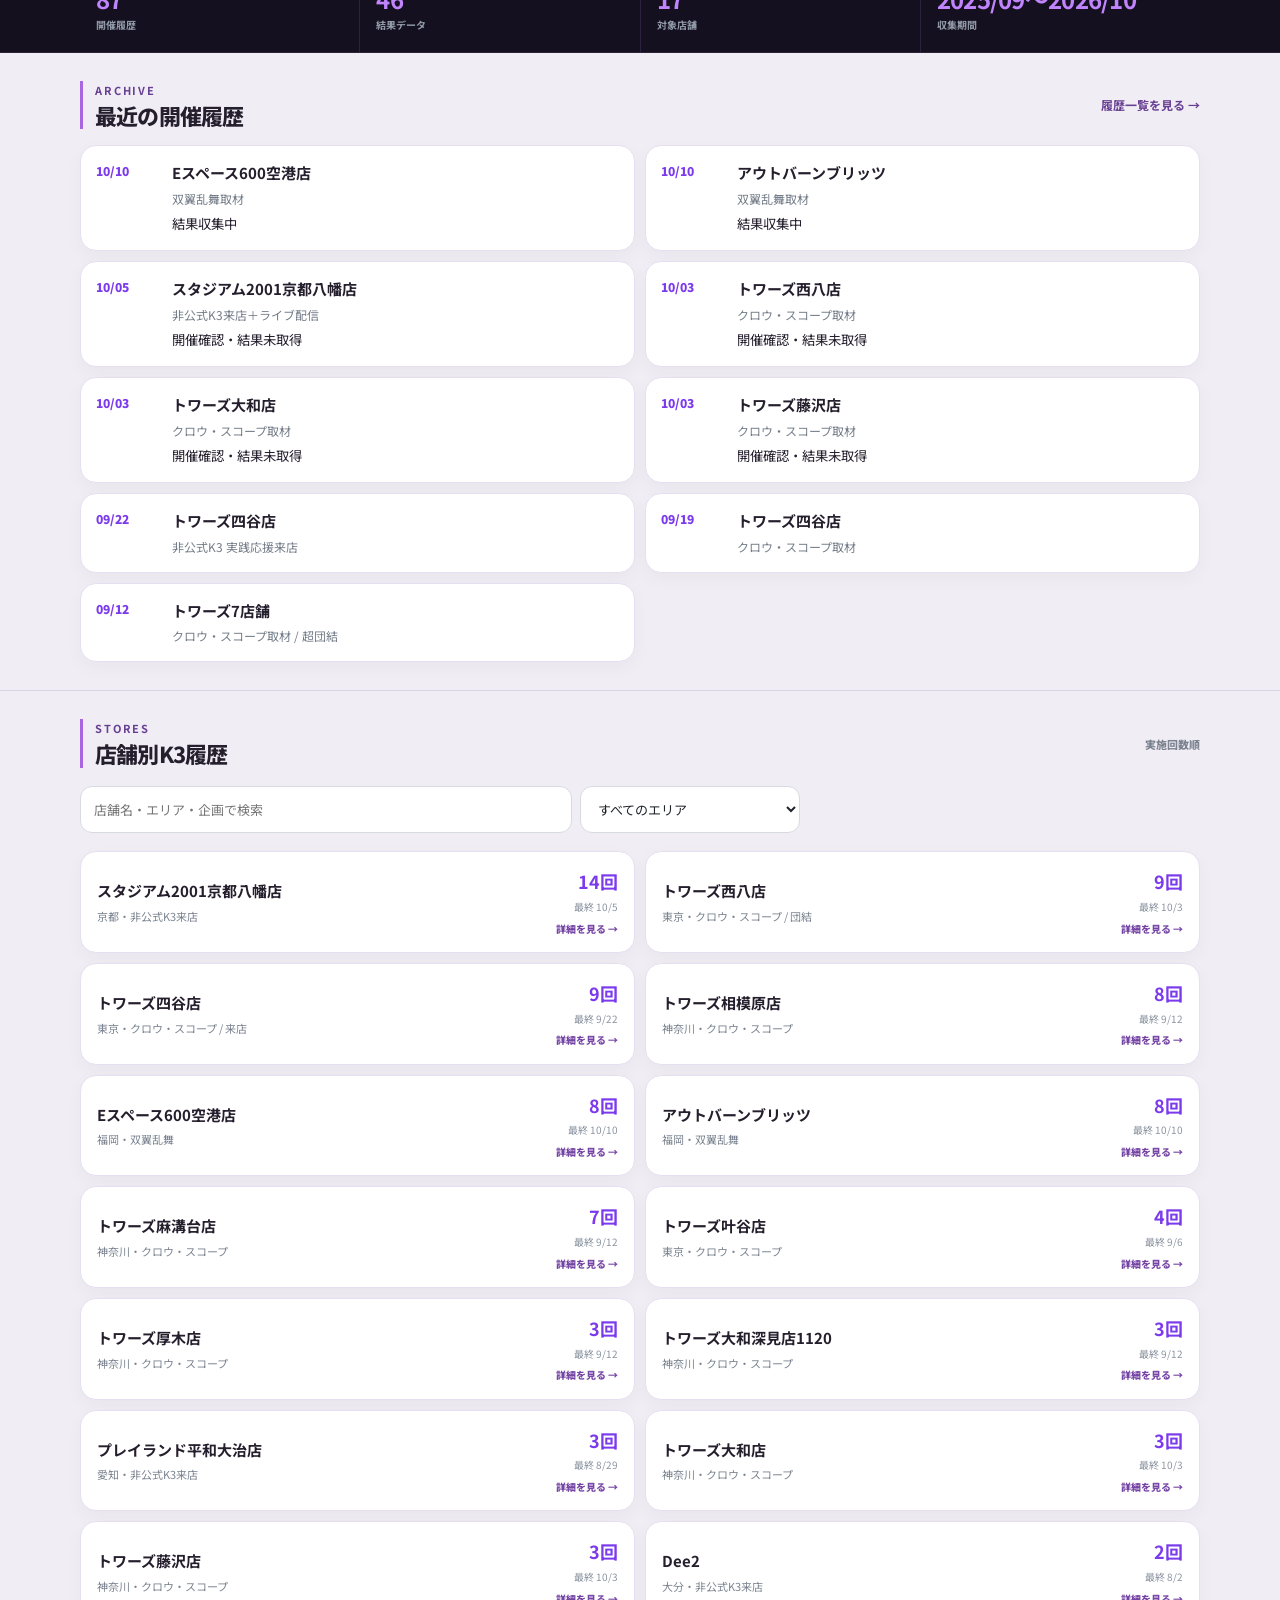
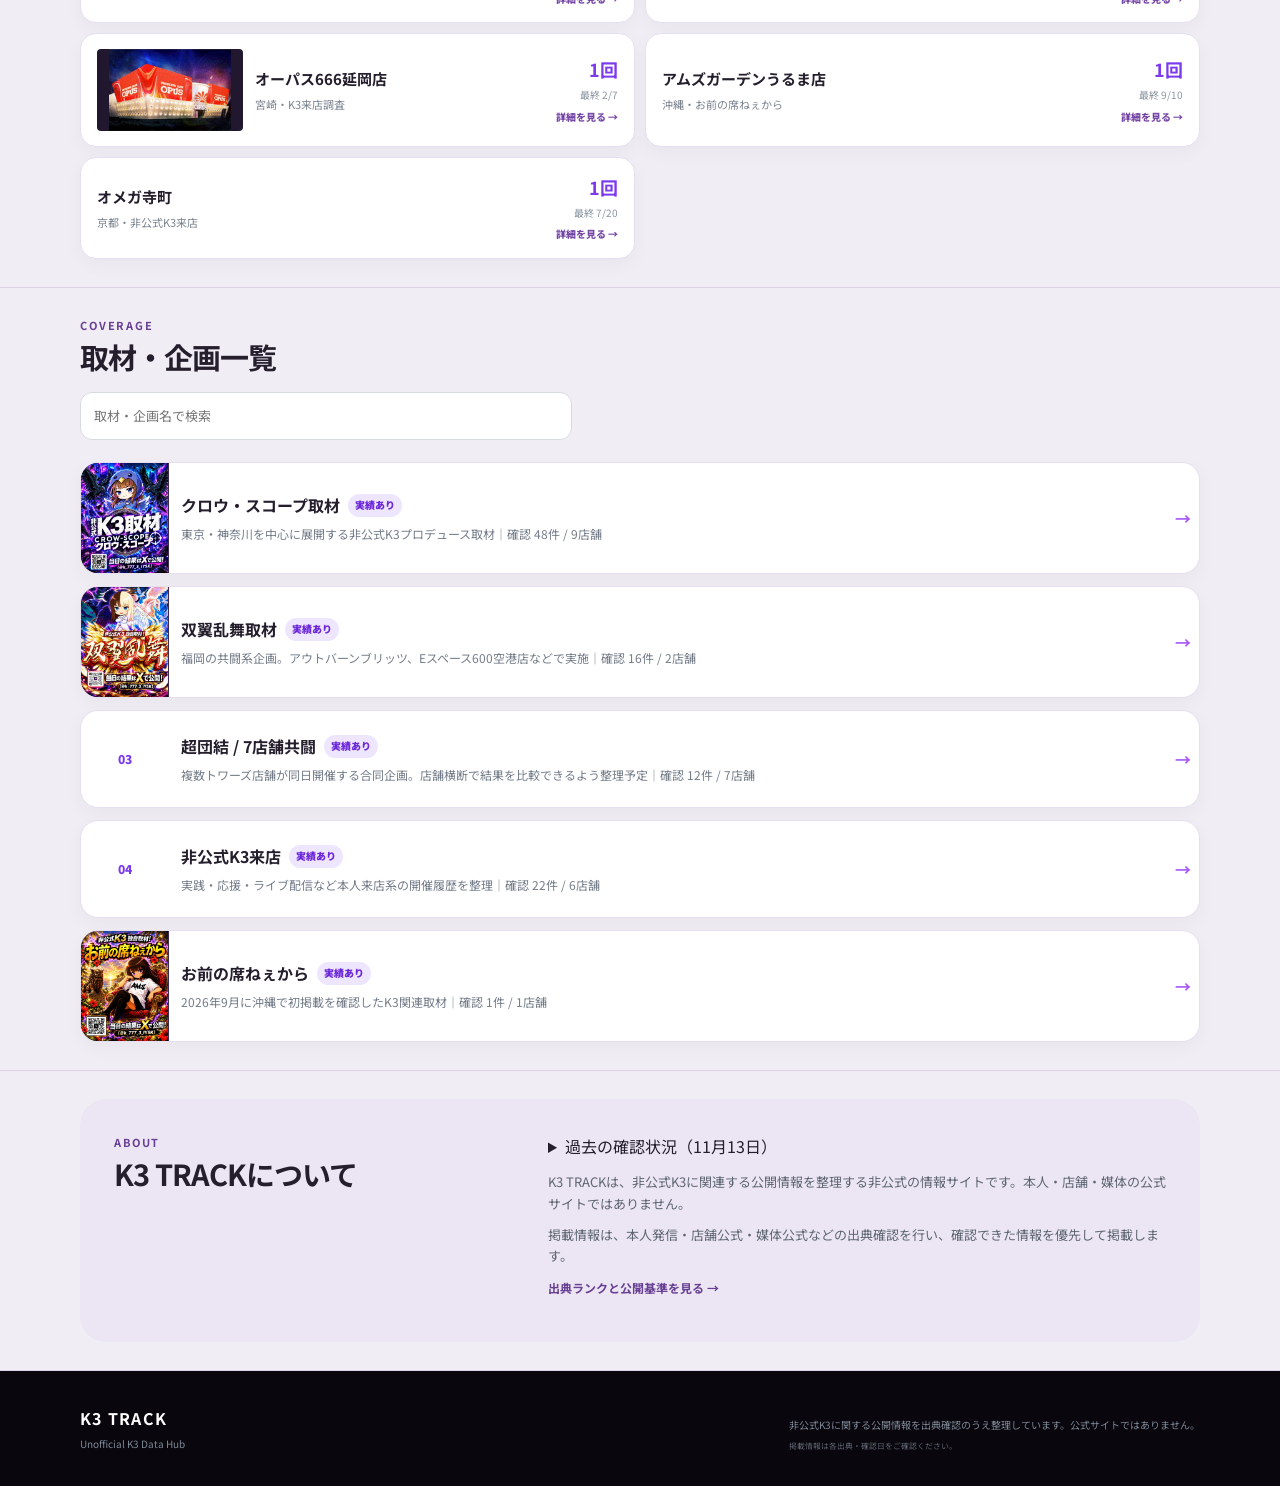
==== commit 2ba2a743: "Add first store exterior image with operator credit and neutral image type" ====
--- a/browse.html
+++ b/browse.html
@@ -27,7 +27,7 @@
   <link rel="preconnect" href="https://fonts.googleapis.com">
   <link rel="preconnect" href="https://fonts.gstatic.com" crossorigin>
   <link href="https://fonts.googleapis.com/css2?family=Noto+Sans+JP:wght@400;500;600;700;800&display=swap" rel="stylesheet">
-  <link rel="stylesheet" href="./styles.css?v=brand-polish-20261126-9" />
+  <link rel="stylesheet" href="./styles.css?v=store-visual-first-20261128-12" />
 </head>
 <body class="k3-sport k3-browse">
   <header class="topbar">
@@ -134,6 +134,6 @@
     <p>企画共通POP｜開催日別の告知ではありません。</p>
     <a id="k3PopDetail" href="./browse.html#coverage">企画詳細を見る →</a>
   </dialog>
-  <script src="./app.js?v=navigation-qa-20261126-7"></script>
+  <script src="./app.js?v=store-visual-20261128-11"></script>
 </body>
 </html>
--- a/styles.css
+++ b/styles.css
@@ -912,3 +912,19 @@
  .k3-compact .hero-panel a>span{font-size:11px}
  .k3-compact .hero-panel a small{font-size:7px}
 }
+
+/* Keep official coverage and independent venue references distinct. */
+.k3-compact .k3-result-actions{display:grid;grid-template-columns:minmax(0,1fr) minmax(0,1fr);gap:8px;margin-top:8px}.k3-compact .k3-result-actions .k3-result-cta{margin-top:0;min-width:0;text-align:center;line-height:1.4;padding:8px 5px;gap:4px}.k3-compact .k3-result-actions .k3-result-cta:last-child{border-color:#4f435d;color:#d9cbe5;background:transparent}@media(max-width:359px){.k3-compact .k3-result-actions .k3-result-cta{font-size:11px}}
+.k3-browse #venueResultsBlock{scroll-margin-top:88px}
+
+/* Store portraits: approved assets only. */
+.k3-sport .store-row--visual{display:grid;grid-template-columns:minmax(110px,28%) minmax(0,1fr) auto;align-items:center;gap:12px}
+.k3-sport .store-row__photo{aspect-ratio:16/9;overflow:hidden;border-radius:4px;background:#21182f;min-width:0}
+.k3-sport .store-row__photo[hidden]{display:none}
+.k3-sport .store-row__photo img{display:block;width:100%;height:100%;object-fit:contain}
+.k3-sport .store-row__copy{min-width:0;overflow-wrap:anywhere}
+.k3-detail .store-photo-figure{margin:0}
+.k3-detail .store-photo-figure img{width:100%;height:auto;max-height:560px;object-fit:contain;background:#100c17}
+.k3-detail .store-photo-figure figcaption{padding:10px 14px;color:#e0d3ec;font-size:12px;display:flex;flex-wrap:wrap;gap:6px 12px;align-items:center;justify-content:space-between;border-top:1px solid #4b375f}
+.k3-detail .store-photo-figure figcaption a{color:#dec6fb;text-decoration:underline;min-height:44px;display:inline-flex;align-items:center}
+@media(max-width:600px){.k3-sport .store-row--visual{grid-template-columns:94px minmax(0,1fr);gap:8px}.k3-sport .store-row--visual .store-meta{grid-column:2;display:flex;flex-wrap:wrap;justify-content:flex-start;gap:5px}.k3-sport .store-row--visual .store-row__photo{grid-row:1/span 2}}
